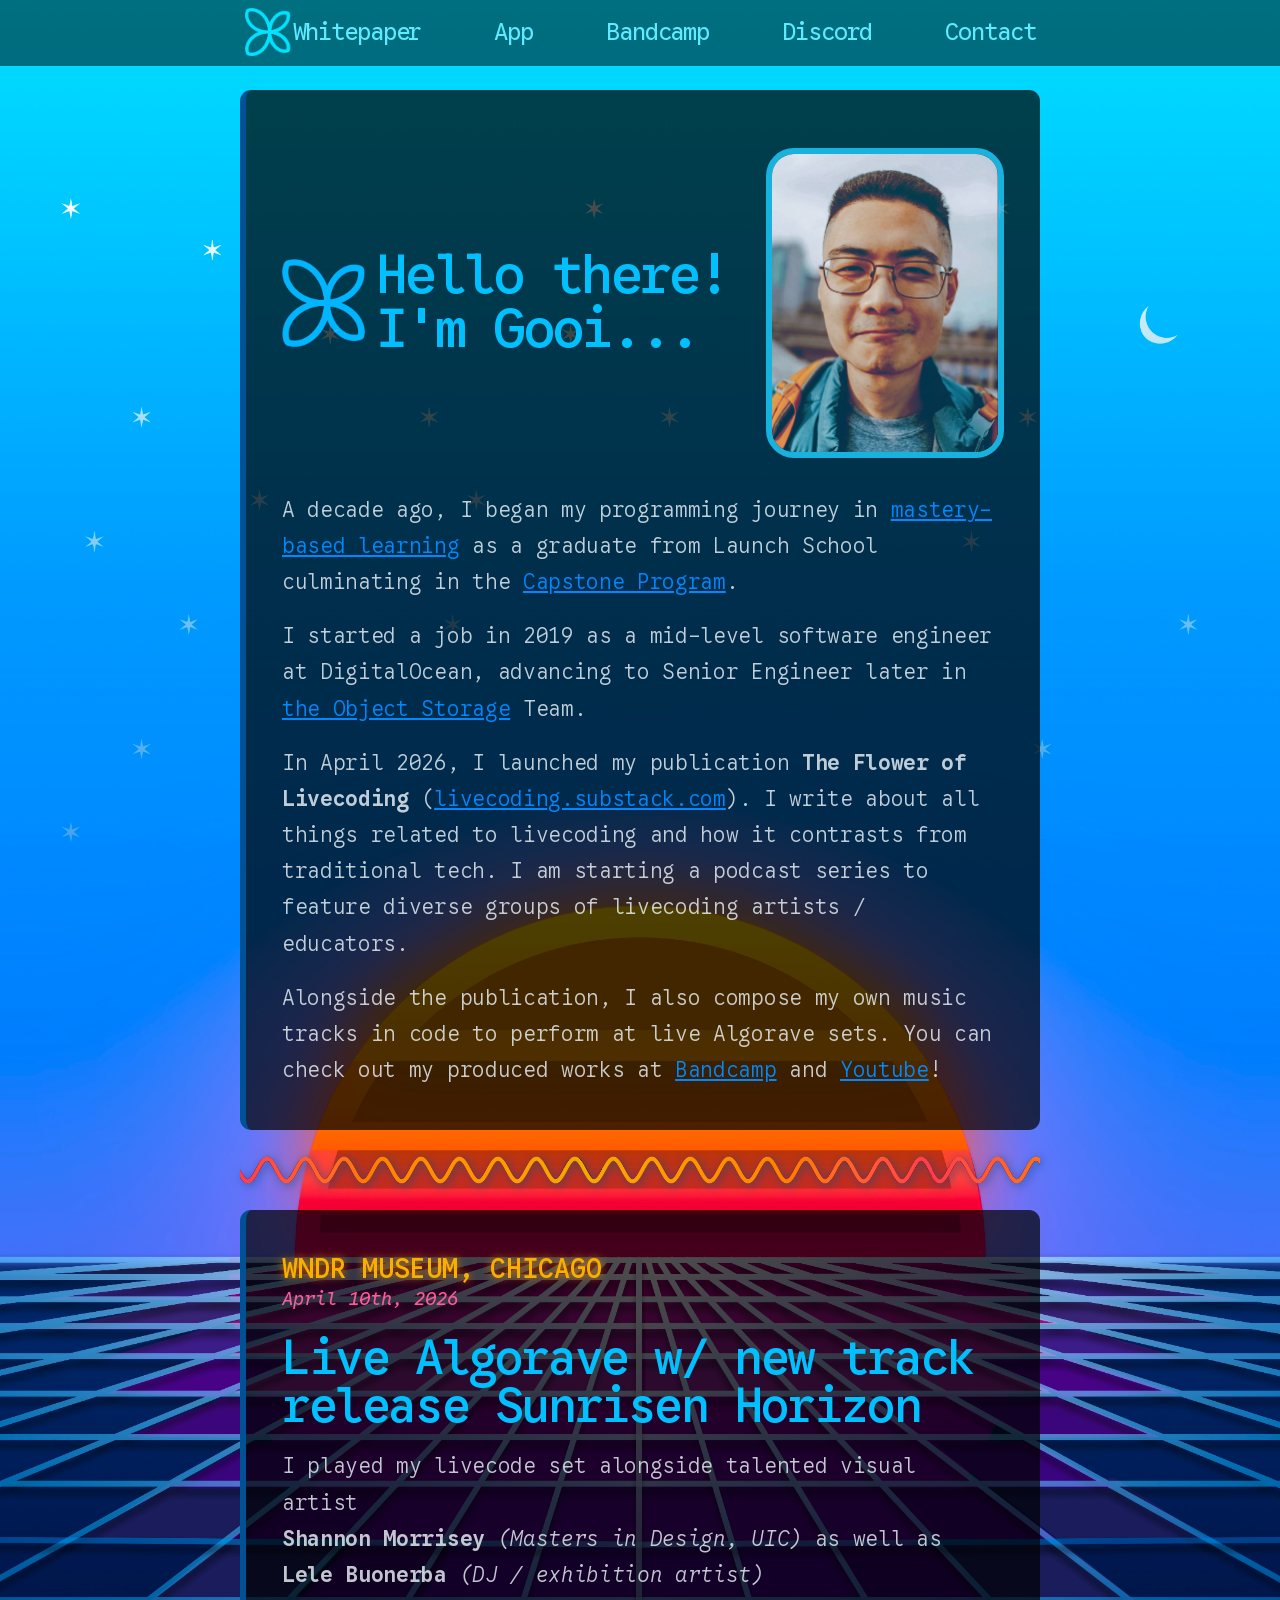
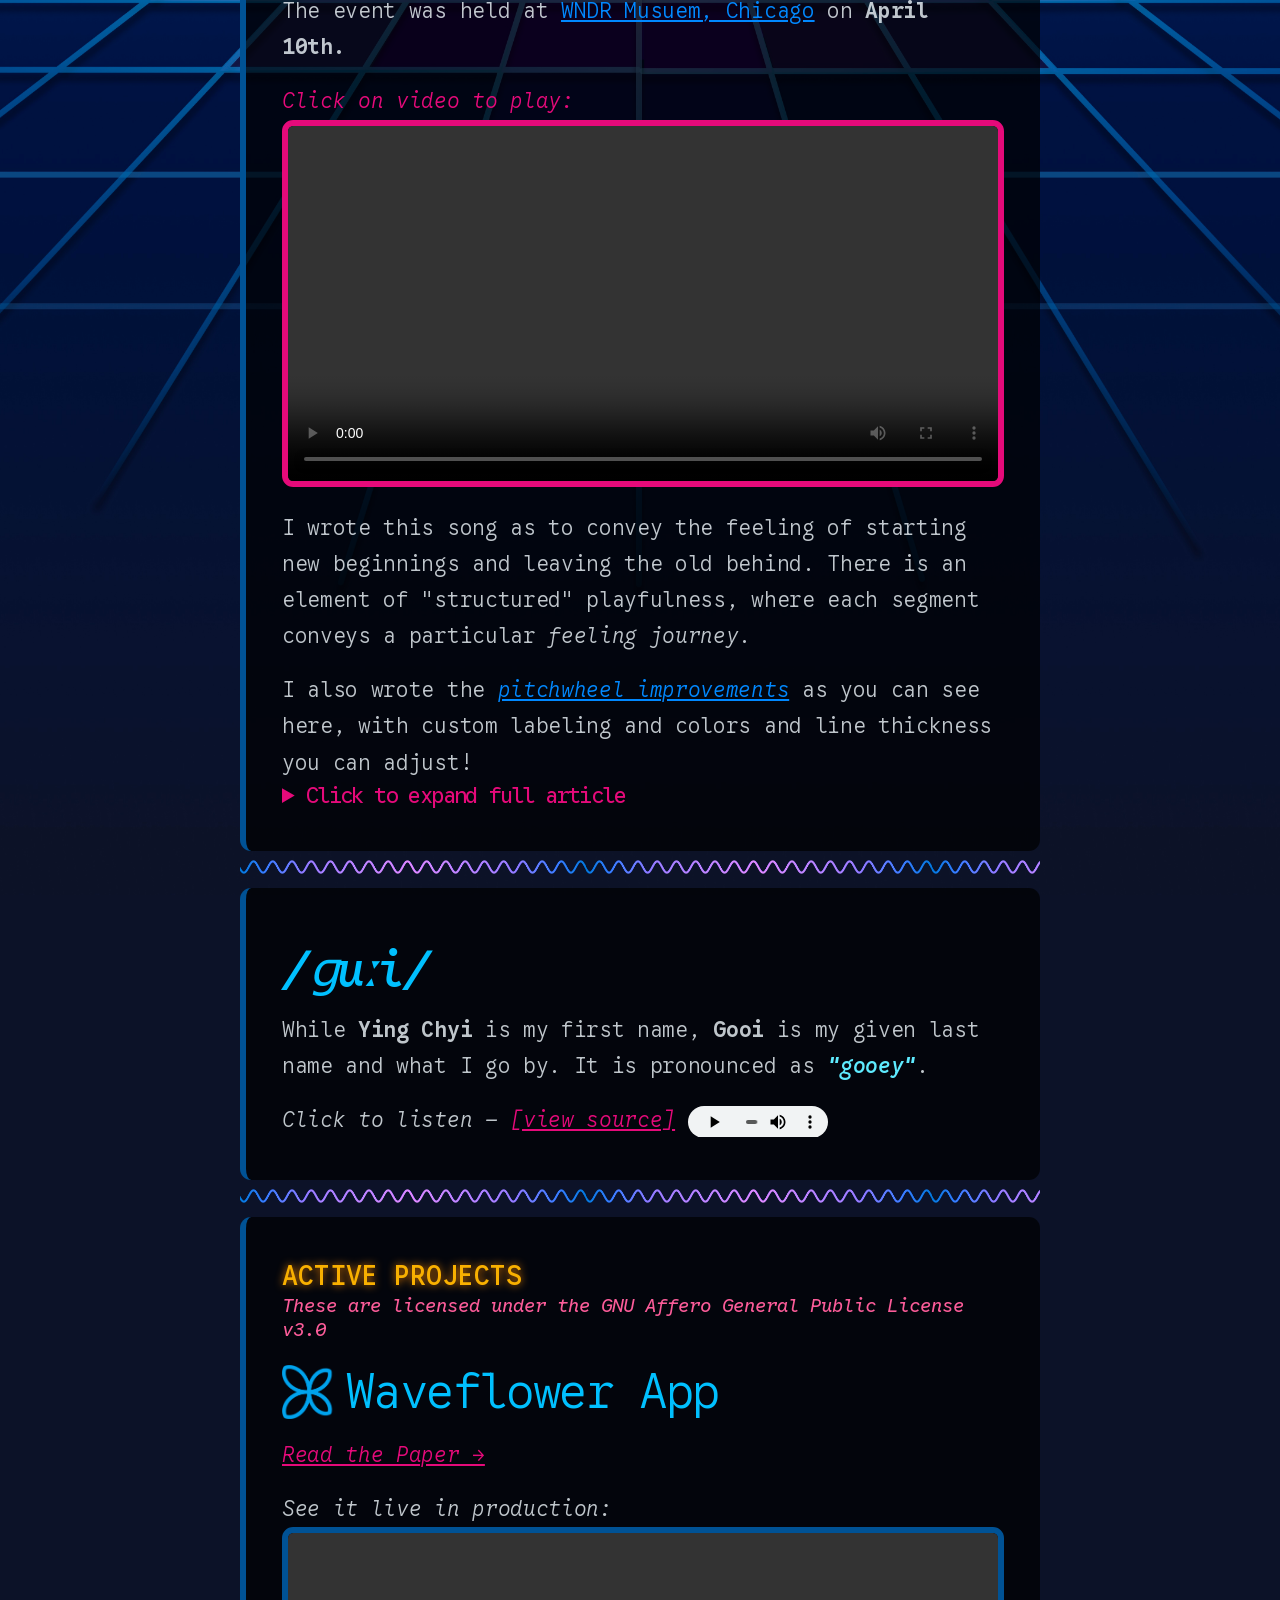
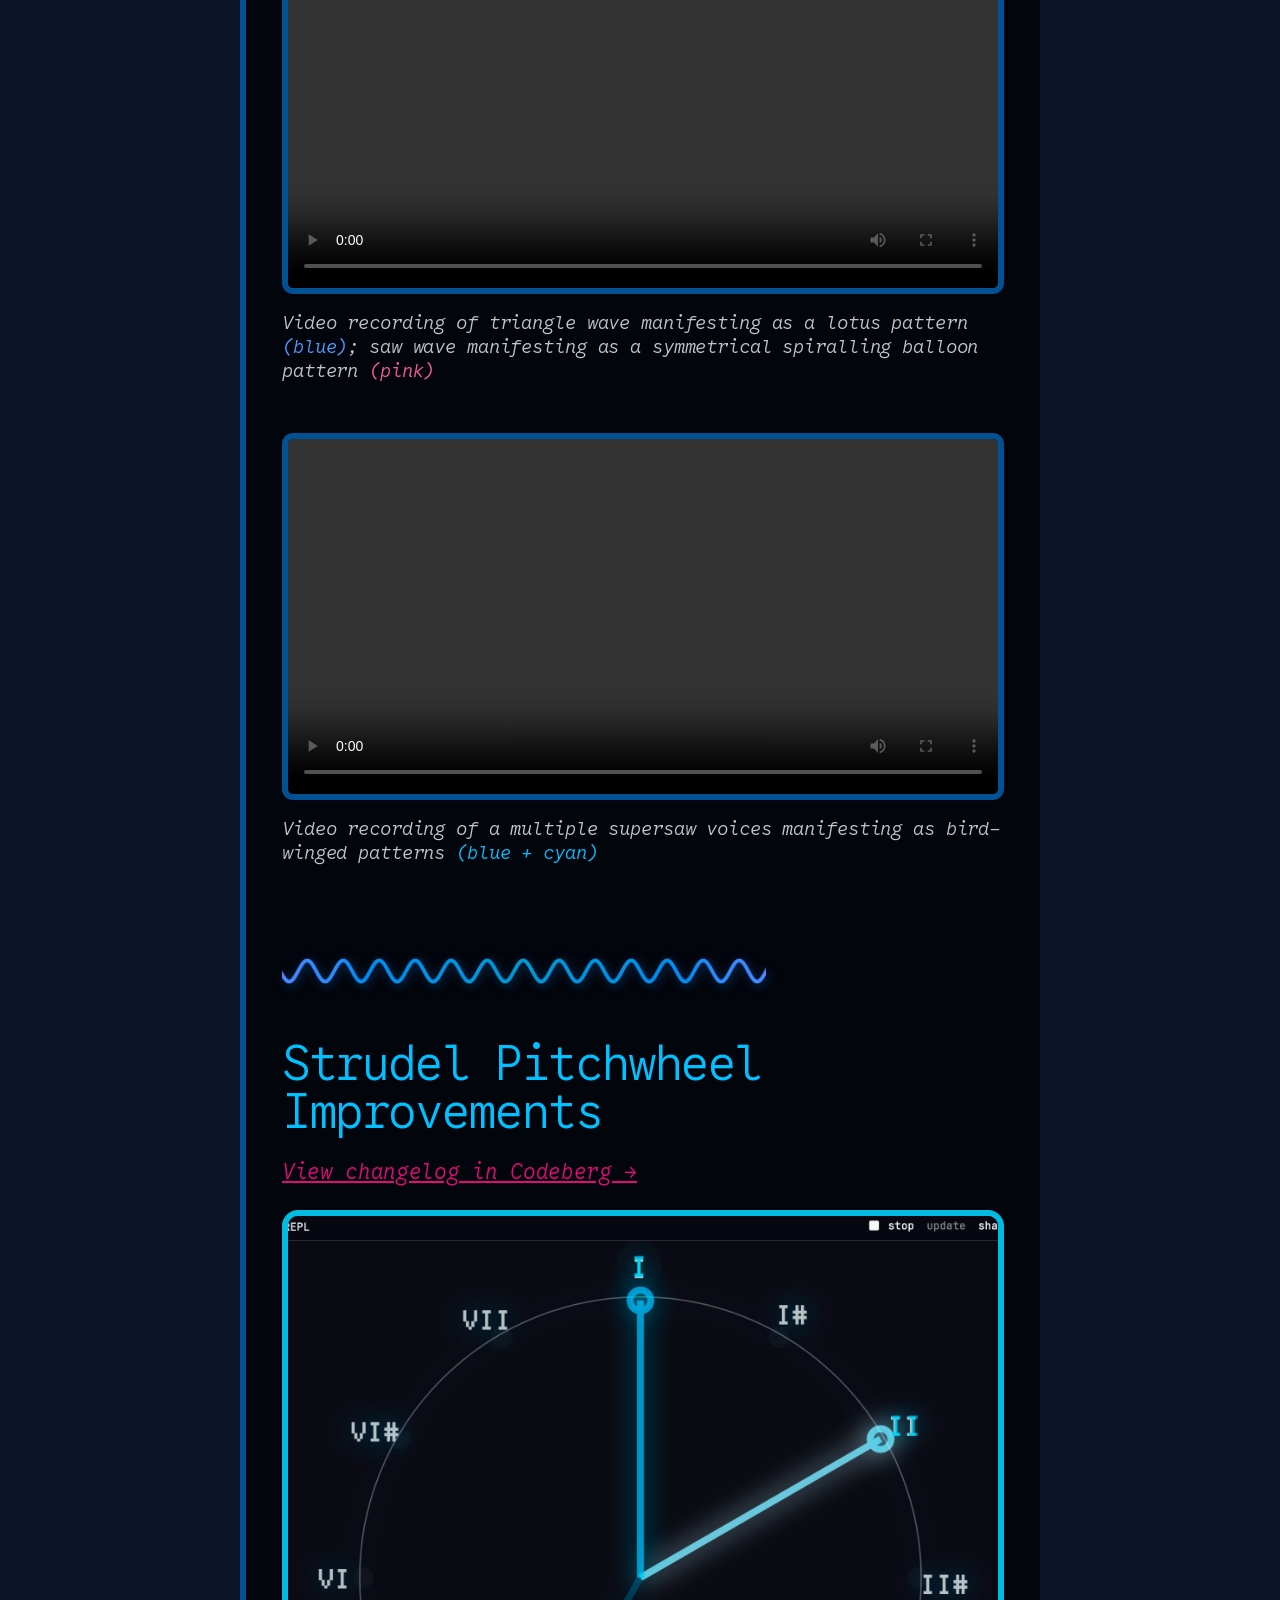
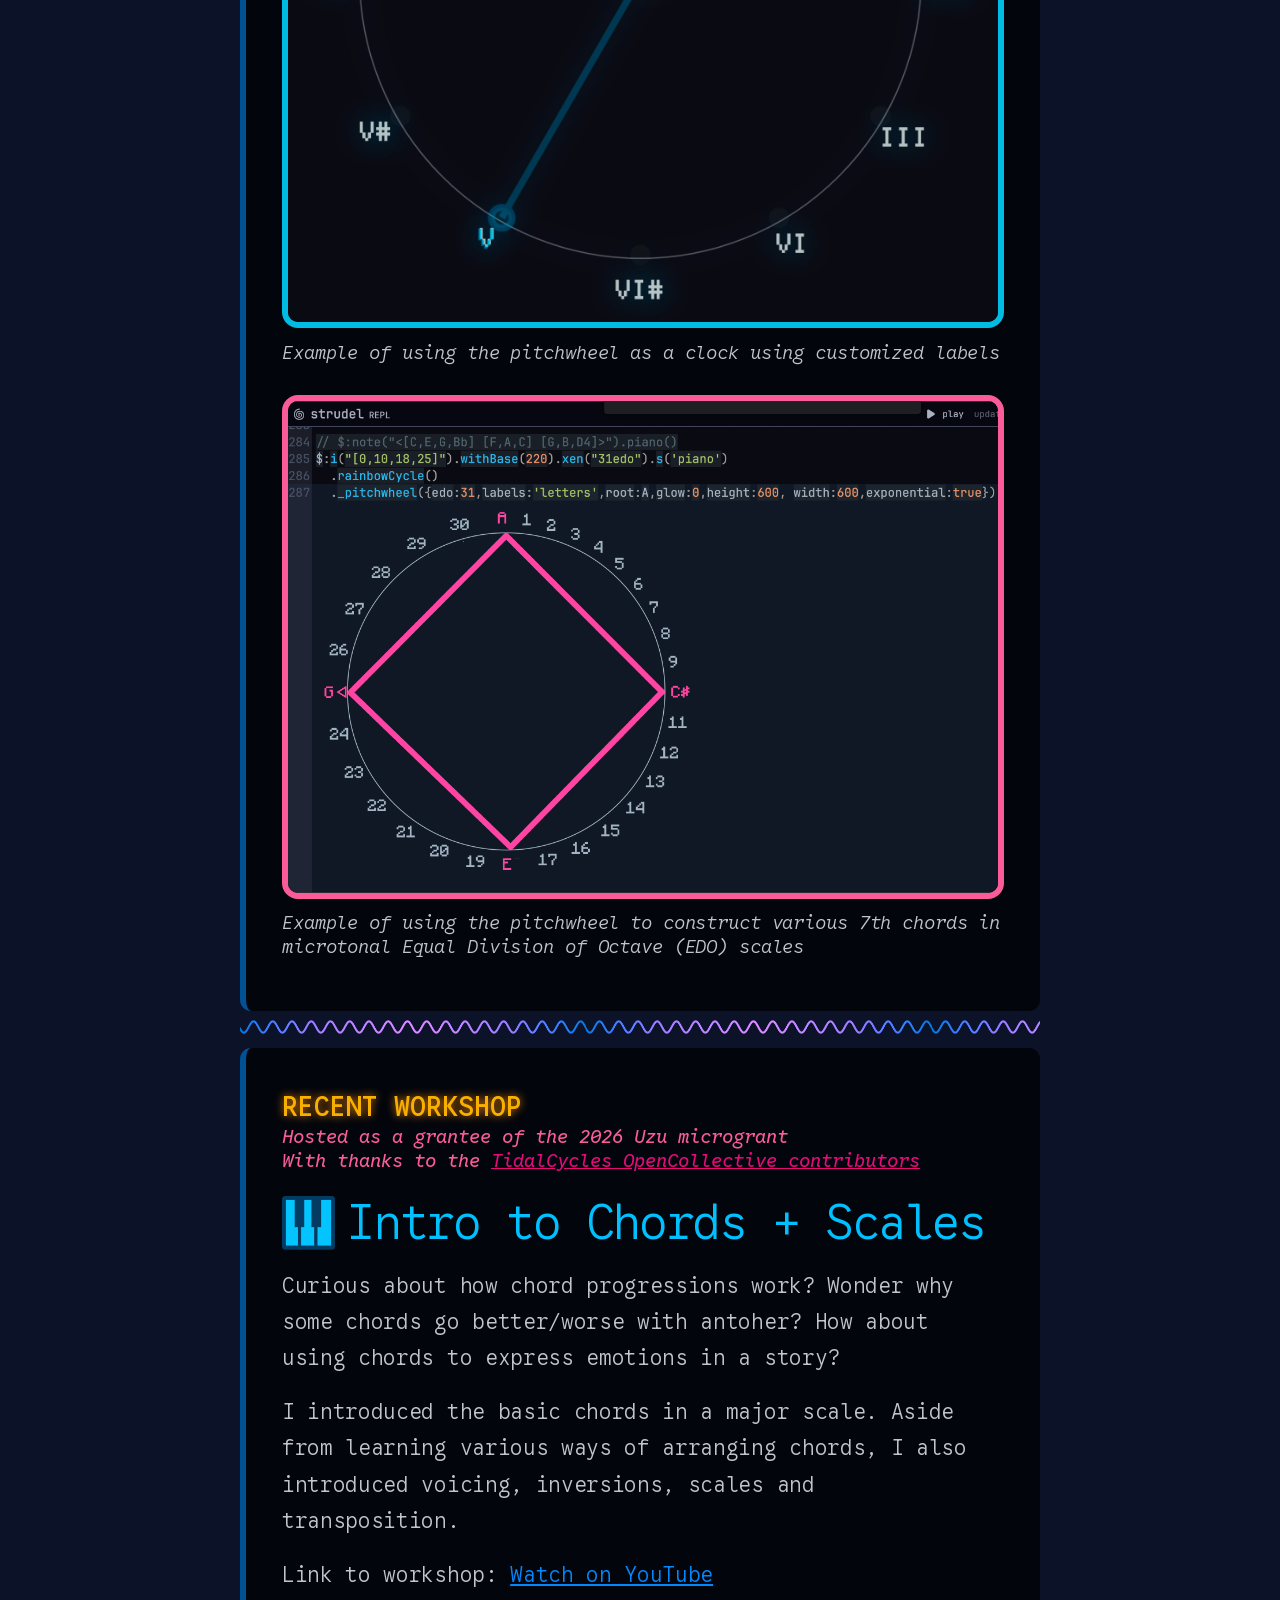
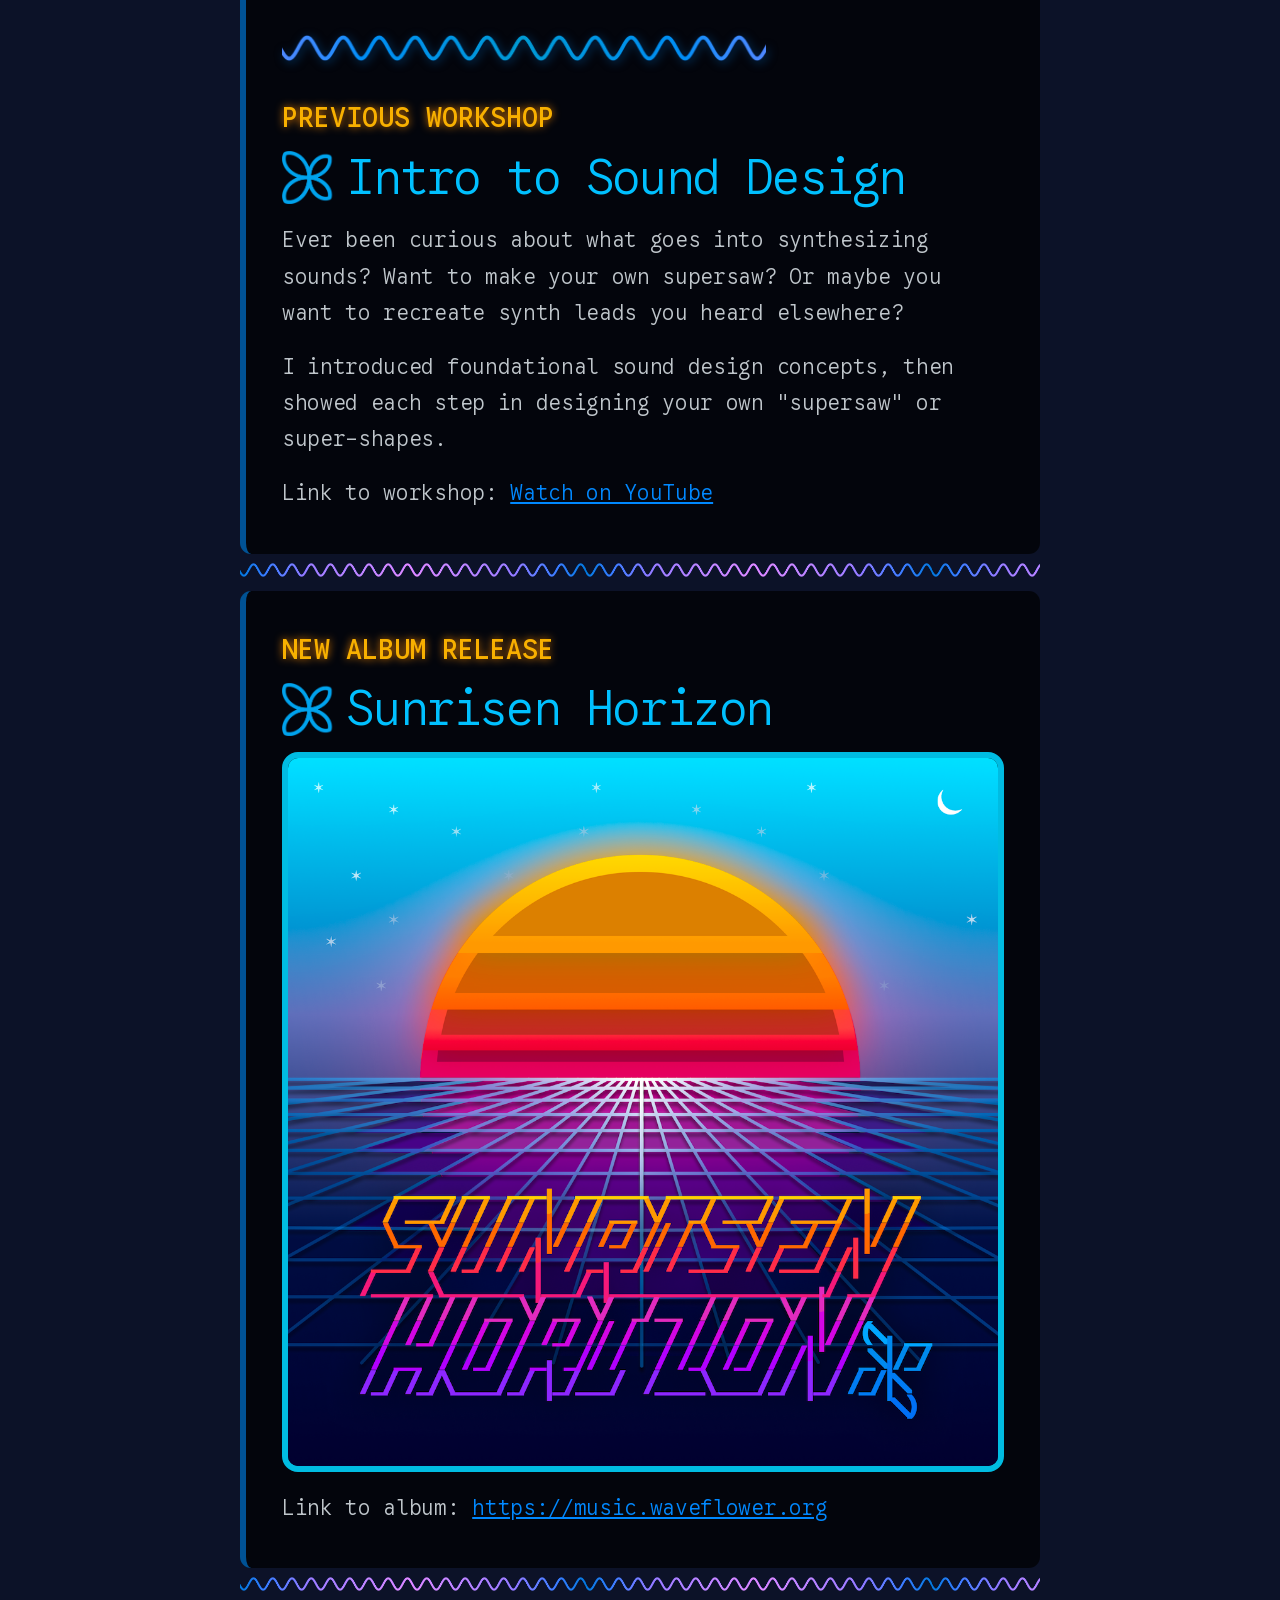
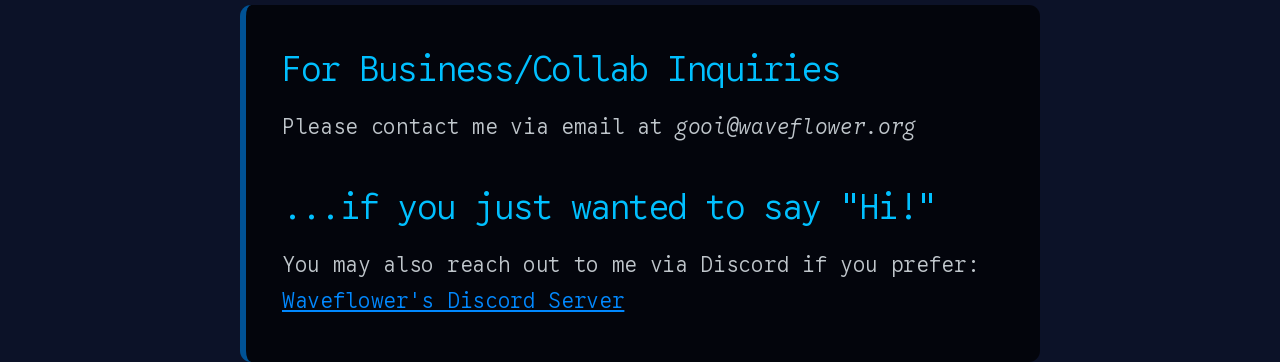
==== index.html @ 4eba90ce "edit formatting in bio" ====
<!doctype html>
<html>
  <head>
    <meta charset="UTF-8" />
    <meta name="viewport" content="width=device-width, initial-scale=1.0" />
    <title>Waveflower &mdash; Ying Chyi Gooi</title>
    <link rel="icon" href="./assets/icons/waveflower_icon_sine_tri.png" type="image/png" />
    <link
      href="https://fonts.googleapis.com/css2?family=Google+Sans+Code:ital,wght@0,100..600;1,100..600&display=swap"
      rel="stylesheet"
    />
    <link rel="stylesheet" href="./style.css" />
  </head>
  <body>
    <nav>
      <ol>
        <li>
          <img class="icons" src="./assets/icons/waveflower_icon_sine_tri.png" />
          <a
            href="https://waveflowerapp.notion.site/Waveflower-A-Radial-flower-Oscilloscope-3299a153df8b80c58e98e8f393566edf"
            >whitepaper</a
          >
        </li>
        <li>
          <a href="https://waveflower.org/app" target="_blank" rel="noopener noreferrer">app</a>
        </li>
        <li><a href="https://waveflower.bandcamp.com" target="_blank" rel="noopener noreferrer">bandcamp</a></li>
        <li><a href="https://discord.gg/daAAGSSP" target="_blank" rel="noopener noreferrer">discord</a></li>
        <li><a title="gooi@waveflower.org" href="#contact">contact</a></li>
      </ol>
    </nav>
    <header>
      <div class="row">
        <h2>
          <img id="waveflower-icon" src="./assets/icons/waveflower_icon_sine_tri.png" />
          Hello there! <br />I'm Gooi...
        </h2>
        <img id="profile" src="./assets/images/profile.jpg" />
      </div>
      <p>
        A decade ago, I began my programming journey in
        <a href="https://launchschool.com/mastery">mastery-based learning</a> as a graduate from Launch School
        culminating in the <a href="https://public.launchschool.com/capstone">Capstone Program</a>.
      </p>
      <p>
        I started a job in 2019 as a mid-level software engineer at
        DigitalOcean, advancing to Senior Engineer later in
        <a href="https://docs.digitalocean.com/products/spaces/">the Object Storage</a> Team.
      </p>
      <p>
        In April 2026, I launched my publication <strong class="no-color">The Flower of Livecoding</strong> (<a href="https://livecoding.substack.com">livecoding.substack.com</a>).
        I write about all things related to livecoding and how it contrasts from traditional tech.
        I am starting a podcast series to feature diverse groups of livecoding artists / educators.
      </p>
      <p>Alongside the publication, I also compose my own music tracks in code to perform at live Algorave sets.
        You can check out my produced works at <a href="https://music.waveflower.org">Bandcamp</a> and <a href="https://www.youtube.com/@waveflowergooi">Youtube</a>!
      </p>
    </header>
    <div class="divider"></div>
    <main>
      <section id="algorave">
        <small class="new">WNDR Museum, Chicago</small>
        <em class="pretitle">April 10th, 2026</em>
        <h3 class="strong">Live Algorave w/ new track release Sunrisen Horizon</h3>
        <p>I played my livecode set alongside talented visual artist <br/>
          <strong class="no-color">Shannon Morrisey</strong><em> (Masters in Design, UIC)</em> as well as <br/> 
          <strong class="no-color">Lele Buonerba</strong> <em>(DJ / exhibition artist)</em> <br/>
          The event was held at <a href="https://www.wndrmuseum.com/location/chicago">WNDR Musuem, Chicago</a> on <strong class="no-color">April 10th.</strong>
        </p>

        <p><em><a>Click on video to play:</a></em></p>
        <video controls width="100%" loading="lazy">
          <source src="./assets/videos/opening_rave_cropped.mp4" type="video/mp4"  />
        </video>        
        <p>
          I wrote this song as to convey the feeling of starting new beginnings and leaving the old behind. There is an element of "structured" playfulness, 
          where each segment conveys a particular <em class="no-color">feeling journey</em>.
        </p>

        <p>I also wrote the <a href="#pitchwheel"><em>pitchwheel improvements</em></a> as you can see here, with custom labeling and colors and line thickness you can adjust!</p>

        <details>
          <summary>Click to expand full article</summary>
          <p>April 10th - audio.visual.code at WNDR museum, Chicago</p>

          <p>It is my first algorithmic rave event as a participant. And I owe many thanks to the organizers <strong class="no-color">Ted (Faculty, UIC), Pedro (Professor, UIC School of Design) & Glossing/Aria (amazing live coding artist/engineer)</strong> for her unwavering support!</p>

          <p>On the technical side, I spent the last 4 months learning <em>Strudel (Tidal in JS)</em>. Then wrote my own pitchwheel() to better see associations between chords and polygons. Then built the Waveflower app in order to see audio signals in the form of spiral / flower geometry.</p>

          <p>The aim for this "presentation" is twofold: one, introduce audience to the possibility of composing rich soundtracks with only code and audio samples; and two, to create an immediate association between music and math through pitch/signal accurate visual patterns.</p>

          <p>I've presented two completed tracks over my entire course of working in Strudel. But there is a lot of work behind the scenes that was not shown here. Although I wish to convey the music theory involved - on how I justified the intonation to stabilize some of the flower patterns, or how I arranged my tracks in a more structured and easy-to-follow manner, there is only so much I can show on a live screen on a 30-minute set.</p>

          <p>But some people noticed: in responding to the chip-tune-like melodies, in the way they move their bodies, in the way they cheered and danced and clapped their hands. Because in that moment I knew, I have done something right.</p>

          <p>There is much to be learned still as I can swear that this will not be my last. I certainly have plans to do live workshops - to not only sharing what I have learned, but also helping people understand that: 
          > "you are an artist and so is everyone! so don't be afraid to show your creativity to the world!"</p>

          <p>Through this experience I understood that there is no technical hurdles we cannot overcome. So really there isn't a limit to creativity you can bring to the table as well.</p>

          <p>Through these live coding communities, I finally understood what it meant when they stood by the principal of "everyone is welcomed" - where no matter your experience, age, ethnicity, gender identification, or how "weird" your art looks or sounds, YOU ARE WELCOMED HERE. And as long as you can show the world something new and interesting that has yet to be shown or previously created, you will be valued - with encouragement especially if you are in one of these marginalized groups.</p>

          <p>And no, we don't do any sort of A.I here - communities generally reject any use of generative A.I. in shows. Just like other art forms, algorithmic art should be fundamentally <em>human</em>.</p>

          <em>There is a saying that "your laptop is an instrument". In other words, a tool of choice to make music. But we do not idolize any specific kind of software here - so whether you create with Strudel/JS/Tidal/touch designer/ bash programming it does not ultimately matter. As long as you show your original work and do so with dignity.</em>
        </details>
      </section>
      <div class="divider"></div>
      <section>
        <h3>
          <em>/ɡuːi/</em>
        </h3>
        <p>
          While <strong class="default-color">Ying Chyi</strong> is my first name,
          <strong class="default-color">Gooi</strong> is my given last name and what I go by. It is pronounced as
          <em class="highlight">"gooey"</em>.
        </p>
        <p>
          <em class="no-pad"
            >Click to listen &mdash;
            <a
              href="https://en.wiktionary.org/wiki/File:LL-Q1860_(eng)-Naomi_Persephone_Amethyst_(NaomiAmethyst)-gooey.wav"
              aria-label="wiktionary-link-to-gooey"
              >[view source]</a
            ></em
          >
          <audio controls src="./assets/gooey.wav"></audio>
        </p>
      </section>
      <div class="divider"></div>
      <section>
        <small class="new">ACTIVE PROJECTS</small>
        <em class="pretitle">These are licensed under the GNU Affero General Public License v3.0</em>
        <h3>
          <img id="waveflower-icon" src="./assets/icons/waveflower_icon_sine_tri.png" />
          Waveflower App
        </h3>
        <p>
          <em
            ><a
              href="https://waveflowerapp.notion.site/Waveflower-A-Radial-flower-Oscilloscope-3299a153df8b80c58e98e8f393566edf?pvs=74"
              >Read the Paper →</a
            ></em
          >
        </p>

        <p><em>See it live in production:</em></p>
        <video class="cyan" controls width="100%" loading="lazy">
          <source src="./assets/videos/waveflower_rave.mp4" type="video/mp4"  />
        </video>
        <small class="captions">Video recording of triangle wave manifesting as a lotus pattern 
          <em class="blue">(blue)</em>; 
          saw wave manifesting as a symmetrical spiralling balloon pattern <em class="pink">(pink)</em>
        </small>
        <br />
        <br />
        <video class="cyan" controls width="100%" loading="lazy">
          <source src="./assets/videos/waveflower_rave2.mp4" type="video/mp4"  />
        </video>
        <small class="captions">Video recording of a multiple supersaw voices manifesting as bird-winged patterns 
          <em class="cyan">(blue + cyan)</em>
        </small>        
        <br />
        <br />
        <br />
        <br />
        <div class="divider"></div>
        <br />
        <h3 id="pitchwheel">Strudel Pitchwheel Improvements</h3>
        <p>
          <em>
            <a href="https://codeberg.org/uzu/strudel/pulls/1969">View changelog in Codeberg →</a>
          </em>
        </p>
        <br />
        <a class="image" href="https://codeberg.org/uzu/strudel/pulls/1969">
          <img src="./assets/images/pitchwheel_clock.png" />
        </a>
        <small class="captions"> Example of using the pitchwheel as a clock using customized labels </small>
        <br />

        <a class="image pink-border" href="https://codeberg.org/uzu/strudel/pulls/1969">
          <img class="pink-border" src="./assets/images/pitchwheel_perfect_7th.png" />
        </a>
        <small class="captions">
          Example of using the pitchwheel to construct various 7th chords in microtonal Equal Division of Octave (EDO)
          scales
        </small>
      </section>
      <div class="divider"></div>
      <section>
        <small class="new">RECENT WORKSHOP</small>
        <em class="pretitle"
          >Hosted as a grantee of the 2026 Uzu microgrant<br />
          With thanks to the
          <a href="https://opencollective.com/tidalcycles">TidalCycles OpenCollective contributors</a>
        </em>
        <h3>
          <img class="icons" src="./assets/icons/cdepiano.png" />
          Intro to Chords + Scales
        </h3>

        <p>
          Curious about how chord progressions work? Wonder why some chords go better/worse with antoher? How about
          using chords to express emotions in a story?
        </p>
        <p>
          I introduced the basic chords in a major scale. Aside from learning various ways of arranging chords, I also
          introduced voicing, inversions, scales and transposition.
        </p>
        <p>
          Link to workshop:
          <a href="https://www.youtube.com/watch?v=IQ7lj3mRD4w">Watch on YouTube</a>
        </p>
        <br />
        <br />
        <div class="divider"></div>
        <br />
        <small class="new">Previous Workshop</small>
        <h3><img id="waveflower-icon" src="./assets/icons/waveflower_icon_sine_tri.png" /> Intro to Sound Design</h3>
        <p>
          Ever been curious about what goes into synthesizing sounds? Want to make your own supersaw? Or maybe you want
          to recreate synth leads you heard elsewhere?
        </p>
        <p>
          I introduced foundational sound design concepts, then showed each step in designing your own "supersaw" or
          super-shapes.
        </p>
        <p>
          Link to workshop:
          <a href="https://www.youtube.com/watch?v=ftiY_vRUNvA">Watch on YouTube</a>
        </p>
      </section>
      <div class="divider"></div>
      <section>
        <small class="new">New Album Release</small>
        <h3>
          <img id="waveflower-icon" src="./assets/icons/waveflower_icon_sine_tri.png" />
          Sunrisen Horizon
        </h3>
        <a class="image" href="https://music.waveflower.org">
          <img
            alt="sunrisen horizon album art featuring sunrise over the horizon lined with a grid-like structure"
            src="./assets/images/sunrisen_horizon_album_art.png"
          />
        </a>
        <p>Link to album: <a href="https://music.waveflower.org">https://music.waveflower.org</a></p>
      </section>
      <div class="divider"></div>
      <section id="contact">
        <h4>For Business/Collab Inquiries</h4>
        <p>Please contact me via email at <em>gooi@waveflower.org</em></p>

        <br />
        <br />
        <h4>...if you just wanted to say "Hi!"</h4>
        <p>You may also reach out to me via Discord if you prefer:
          <a href='https://discord.gg/s8daHfgJf9'>Waveflower's Discord Server</a>
        </p>
      </section>
    </main>
  </body>
</html>
---- style.css ----
@font-face {
  font-family: 'monocraft';
  src: url('./assets/Monocraft-ttf/Monocraft.ttf') format('truetype');
}

@font-face {
  font-family: 'monocraft';
  src: url('./assets/Monocraft-ttf/weights/Monocraft-SemiBold.ttf') format('truetype');
  font-weight: 600;
}

* {
  margin: 0;
  padding: 0;
  box-sizing: border-box;
}

:root {
  --text-color: oklch(0.97 0.01 240/0.8);
  --trans-text: oklch(0.97 0.01 240/0.3);
  --subtitle: oklch(0.77 0.07 240/0.8);
  --trans-subtitle: oklch(0.77 0.07 240/0.4);
  --muted-accent: oklch(0.42 0.15 240);
  --trans-muted-accent: oklch(0.4 0.15 240/0.7);
  --accent: oklch(0.77 0.19 240);
  --highlight-accent: oklch(0.9 0.17 240);
  --strong: oklch(0.63 0.23 250);
  --links: oklch(0.63 0.23 250);
  --new: oklch(0.8 0.2 85);
  --new-shadow: oklch(0.7 0.2 70);
  --background: oklch(0.19 0.046 270);
  --pink: oklch(0.7 0.2 0);
  --hot-pink: oklch(0.6 0.24 0);
  --hover-pink: oklch(0.8 0.2 0);
  --blue: oklch(0.7 0.2 260);
}

.default-color {
  color: var(--text-color);
}

.gap {
  height: 0px;
}

.highlight {
  color: var(--highlight-accent);
  font-weight: 500;
}

body {
  background-image: url('./assets/images/sunrisen_portrait_day.jpg');
  background-repeat: repeat-x;
  background-size: contain;
  background-color: var(--background);
  color: var(--text-color);
  display: flex;
  flex-direction: column;
  justify-content: flex-start;
  align-items: center;
  font-family: 'Google Sans Code', monospace;
  letter-spacing: -0.1rem;
  row-gap: 24px;
}

header,
section {
  border-left: 0.4rem solid var(--muted-accent);
  border-radius: 0.7rem;
  background: oklch(0 0 0 / 0.7);
  width: 800px;
  max-width: 900px;
  padding: 42px 36px;

  @media (max-width: 720px) {
    padding: 28px 18px;
    width: 100%;
  }

  @media (max-width: 570px) {
    padding: 28px 18px;
    min-width: 100%;
    max-width: 100%;
  }
}

.divider {
  background-image: url('./assets/images/sine_deco.png');
  background-repeat: repeat-x;
  width: 75%;
  max-width: 800px;
  background-size: contain;
  height: 2rem;
  border-radius: 0;
  filter: drop-shadow(2px 2px 5px var(--trans-muted-accent));
}

section>.divider {
  background-image: url('./assets/images/sine_deco_cyan.png');
  background-repeat: no-repeat;
  width: 67%;
  margin-bottom: 1rem;
}

section+.divider {
  width: 100%;
  max-width: 800px;
  margin: 0.5rem 0;
  height: 1rem;
  display: inline-block;
  text-align: center;
  border: none;
  filter: hue-rotate(220deg);
}

h2,
h3,
h4 {
  font-weight: 300;
  font-family: 'Google Sans Code', monospace;
  letter-spacing: -0.05em;
  font-size: 3rem;
  color: var(--accent);
  display: flex;
  flex-direction: row;
  align-items: center;

  @media (max-width: 720px) {
    font-size: 2.5rem;
  }
}

h2 {
  font-size: 3.33rem;
  line-height: 3.33rem;
  font-weight: 500;

  @media (max-width: 720px) {
    flex-direction: column;
  }

  @media (max-width: 570px) {
    font-size: 3.5rem;
    flex-direction: column;
  }
}

h3 {
  margin: 1rem 0;
  line-height: 3rem;

  &.strong {
    font-weight: 500;
  }
}

h4 {
  padding: 0;
  font-size: 2.2rem;
  font-weight: 300;
  display: block;

  @media (max-width: 720px) {
    font-size: 2em;
  }
}

h5 {
  margin-top: 2rem;
  font-size: 2.4rem;
  font-weight: 400;
  color: var(--subtitle);
}

h4>em,
h3>em {
  padding: 0;
  font-weight: 500;
}

h4+span,
h3+span {
  display: block;
  margin-top: 1.5rem;
  margin-bottom: 1.25rem;
  letter-spacing: -0.5px;
  line-height: 2.2rem;
  color: var(--subtitle);
  font-size: 1.2rem;
  font-weight: 300;

  &>em {
    color: var(--text-color);
    font-weight: 400;
  }
}

article {
  margin-top: 1rem;
  display: flex;
}

article h5 {
  padding-right: 2rem;
  margin: 0;
}

article p {
  margin: 0;
  margin-bottom: 1rem;
  flex-basis: 50%;
  font-weight: 300;
}

article p:only-of-type {
  flex-basis: 100%;
}

article+div.divider,
article div.divider {
  border-color: var(--trans-subtitle);
  height: 2rem;
  width: 0;
  align-self: center;
  margin: 0.5rem 2.5rem;
}

article div.divider {
  height: calc(100% - 3rem);
}

article:last-of-type div.divider {
  border: none;
}

.divider+h5 {
  margin-top: 0;
}

img#profile {
  display: block;
  mix-blend-mode: lighten;
  width: 33%;
  min-width: 200px;
  filter: hue-rotate(-2deg) saturate(84%) brightness(95%);
  border: 6px solid var(--accent);
  border-radius: 1.75rem;

  @media (max-width: 570px) {
    max-height: 550px;
    width: 100%;
    object-fit: cover;
  }
}

h2>img#waveflower-icon,
.icons {
  width: 5.5rem;
  height: 5.5rem;
  display: inline-block;
  margin-right: 6px;
  mix-blend-mode: lighten;
  filter: brightness(112%);

  @media (max-width: 720px) {
    height: 140px;
    width: 140px;
  }

  @media (max-width: 570px) {
    padding: 1rem;
    height: 170px;
    width: 170px;
  }
}

h3>img#waveflower-icon,
.icons {
  font-style: normal;
  font-size: 4rem;
  width: 3.33rem;
  height: 3.33rem;
  margin-right: 0.7rem;
}

.icons {
  filter: brightness(100%);

  @media (max-width: 570px) {
    padding: 0rem;
  }
}

.new {
  font-size: 1.67rem;
  font-weight: 500;
  filter: drop-shadow(0 0 4px var(--new-shadow));
  color: var(--new);
}

.image>img,
section>img {
  display: block;
  width: 100%;
  border: 6px solid oklch(0.7 0.2 210);
  border-radius: 1rem;
}

@keyframes lightup {
  from {
    filter: brightness(100%);
  }

  to {
    filter: brightness(120%);
  }
}

a.image {
  display: flex;

  &:hover {
    animation-name: lightup;
    animation-duration: 0.2s;
    animation-timing-function: ease-in-out;
    animation-fill-mode: forwards;
  }
}

small {
  font-size: 1.5rem;
  letter-spacing: 0px;
  font-weight: 100;
  text-transform: uppercase;
  display: block;
}

small.captions {
  font-style: italic;
  text-transform: none;
  letter-spacing: -0.07rem;
  font-size: 1.2rem;
  padding: 0.7rem 0;
}

p {
  margin-top: 18px;
  font-weight: 200;
  font-size: 1.33rem;
  letter-spacing: -0.02rem;
  line-height: 1.7em;
}

section.bullets p::first-letter {
  font-family: monocraft, 'Google Sans Code', monospace;
  font-weight: 600;
  color: var(--trans-text);
}

p.highlight {
  color: var(--strong);
  font-weight: 300;

  &>em {
    color: var(--accent);
    font-weight: 500;
  }
}

section>a.pink-border,
a>img.pink-border {
  border-color: var(--pink);
}

section.bullets p {
  line-height: 2rem;

  &>strong {
    color: inherit;
  }
}

pre {
  font-family: inherit;
}

strong {
  font-weight: 600;
  color: var(--strong);

  &.no-color {
    color: inherit;
  }
}

header>.row {
  padding: 1rem 0;
}

a {
  color: var(--links);
}

a:hover,
summary:hover {
  color: var(--accent);
}

em {
  padding: 0px;
}

em>a,
summary {
  cursor: pointer;
  color: var(--hot-pink);
}

audio {
  width: 140px;
  height: 1.5em;
  vertical-align: middle;
}

.row {
  display: flex;
  flex-direction: row;
  justify-content: space-between;

  @media (max-width: 570px) {
    flex-direction: column;
    row-gap: 30px;
  }
}

.pretitle {
  display: block;
  font-size: 1.2rem;
  letter-spacing: -1px;
  font-weight: 400;
  color: var(--pink);
  margin-bottom: 1.5rem;
  overflow: visible;
}

.pretitle>a {
  color: var(--hot-pink);

  &:hover {
    color: var(--hover-pink);
  }
}

.pink {
  color: var(--pink);
}

.blue {
  color: var(--blue);
}

.cyan {
  color: var(--accent);
}

nav {
  padding: 0.6rem 3rem;
  padding-top: 0.5rem;
  display: flex;
  justify-content: space-around;
  align-items: center;
  width: 100%;
  background: oklch(0 0 0 / 0.5);

  @media (max-width: 570px) {
    padding: 0.6rem 1rem;
  }

  @media (max-width: 720px) {
    padding: 0.6rem 0;
    justify-content: space-between;
  }
}

nav ol {
  text-transform: capitalize;
  width: 100%;
  max-width: 800px;
  font-size: 1.5rem;
  font-weight: 400;
  display: flex;
  flex-direction: row;
  justify-content: space-around;
  letter-spacing: -0.07rem;
  gap: 4rem;

  &>li {
    display: flex;
    align-items: center;
    list-style: none;
  }

  @media (max-width: 800px) {
    justify-content: space-between;
    gap: 1rem;
  }

  @media (max-width: 570px) {
    font-size: 1.7rem;
  }
}

nav a {
  color: var(--highlight-accent);
  text-decoration: none;

  &:hover {
    color: var(--hot-pink);
    text-decoration: underline;
  }
}

nav .icons {
  margin-right: 0;
  height: 3rem;
  width: 3rem;
  filter: brightness(140%);

  &:hover {
    filter: hue-rotate(120deg);
  }

  @media (max-width: 720px) {
    padding: 0.4rem;
  }
}

video {
  border: 6px solid var(--hot-pink);
  border-radius: .7rem;

  &.cyan {
    border: 6px solid var(--muted-accent);
  }
}

video:hover,
source:hover {
  filter: brightness(130%) saturate(1.2);
  cursor: pointer;
}

summary {
  font-size: 1.4rem;
}
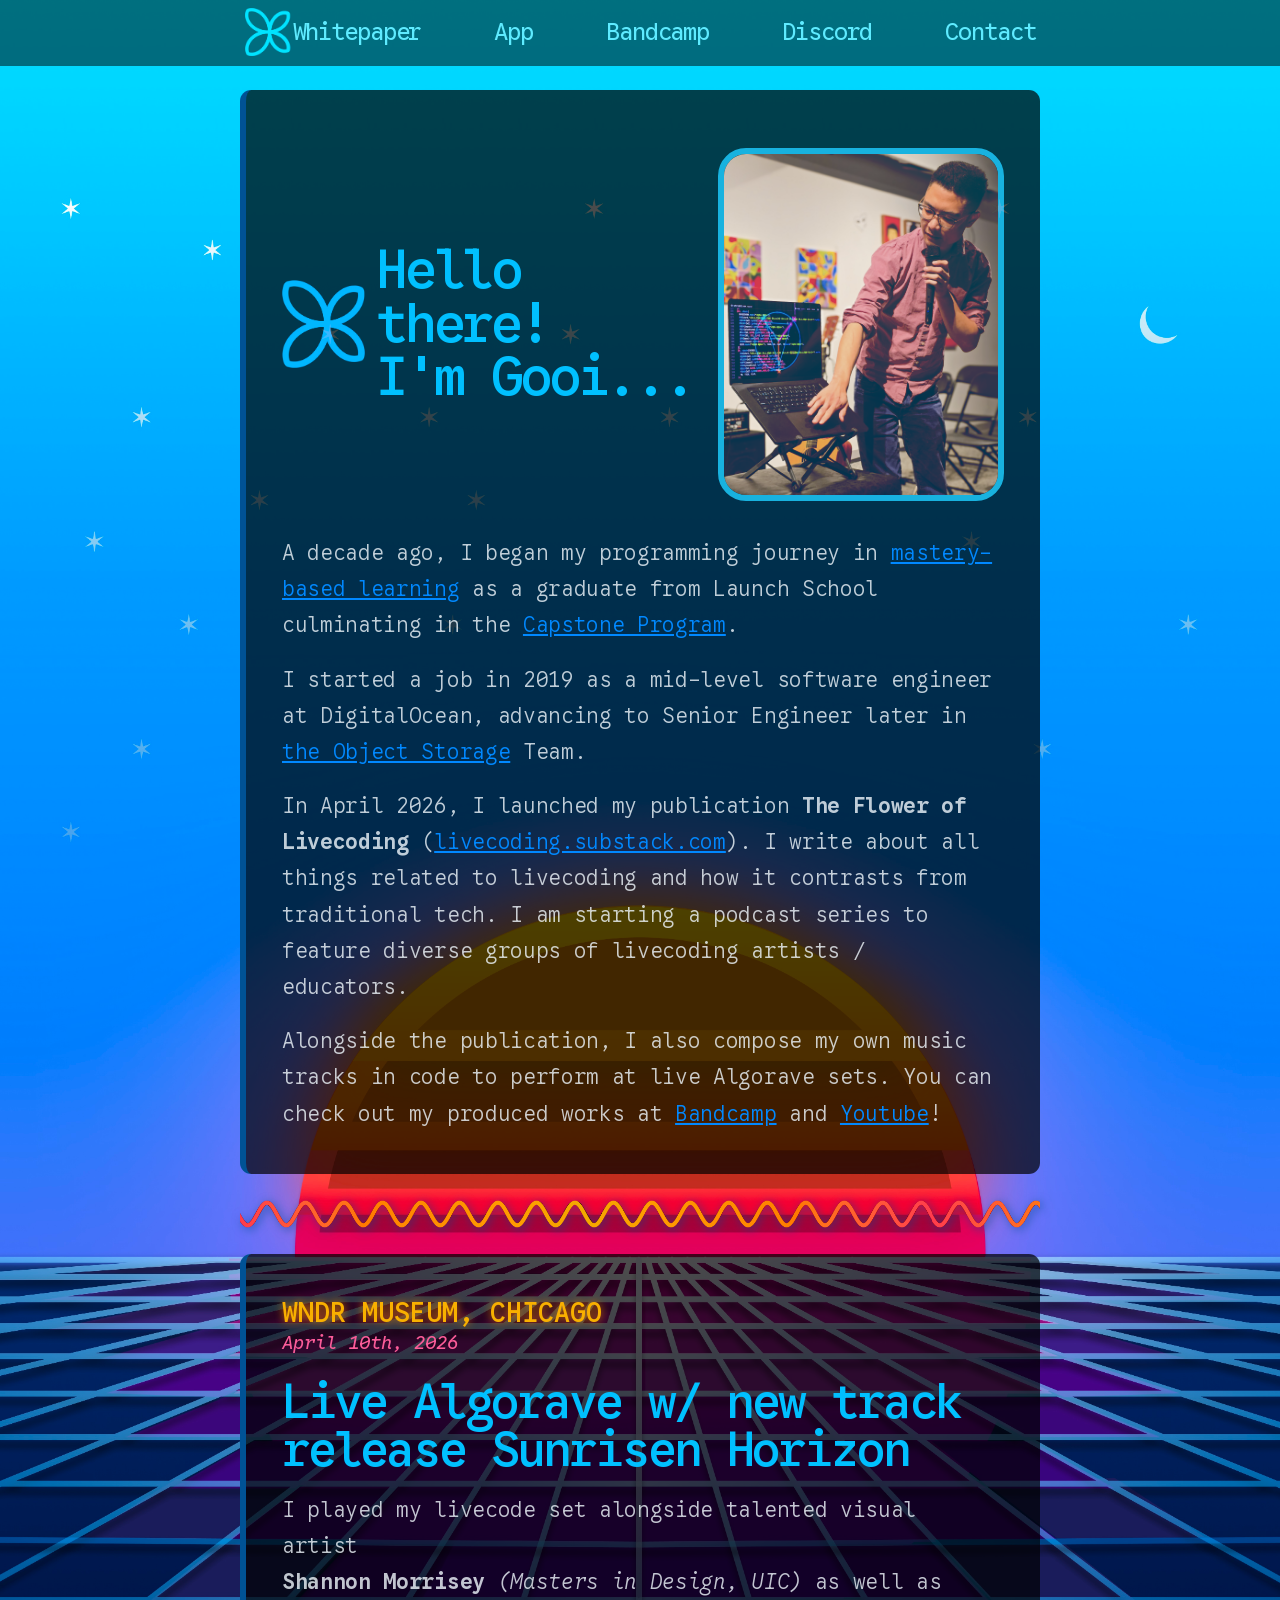
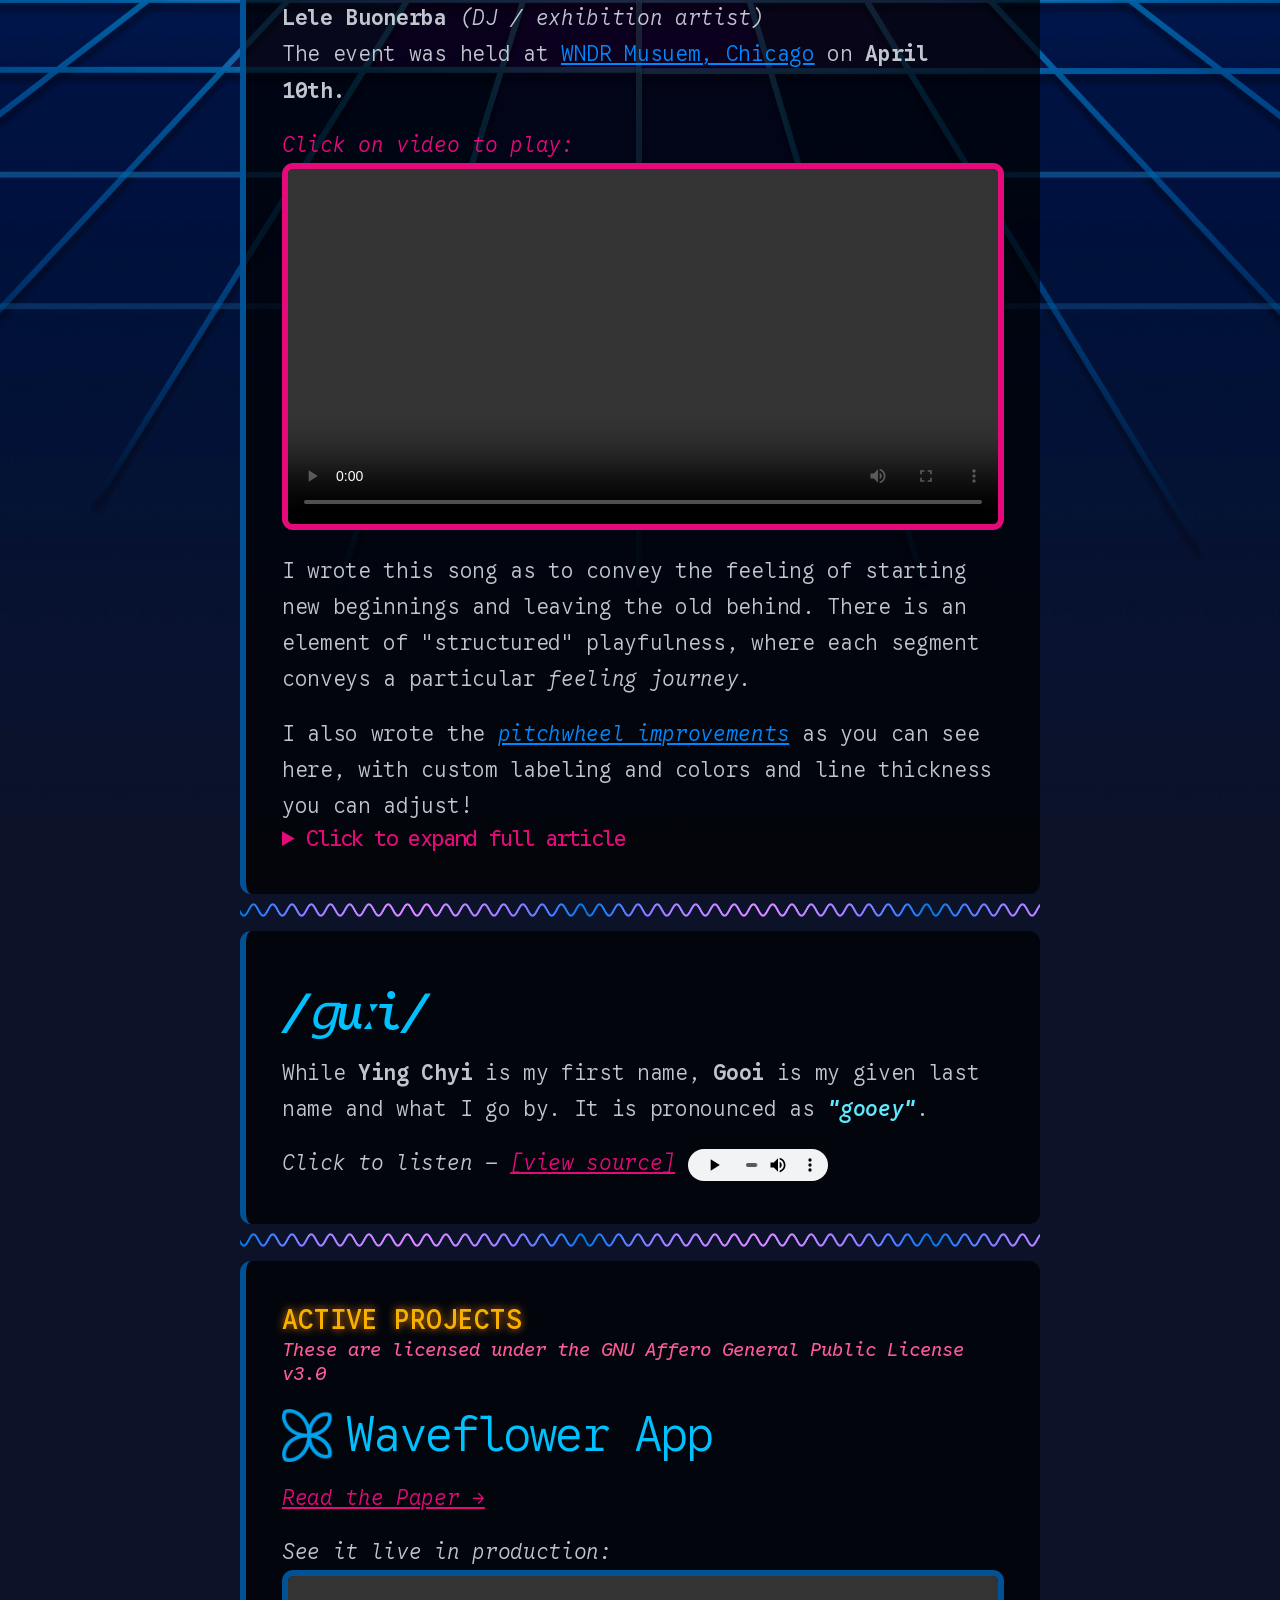
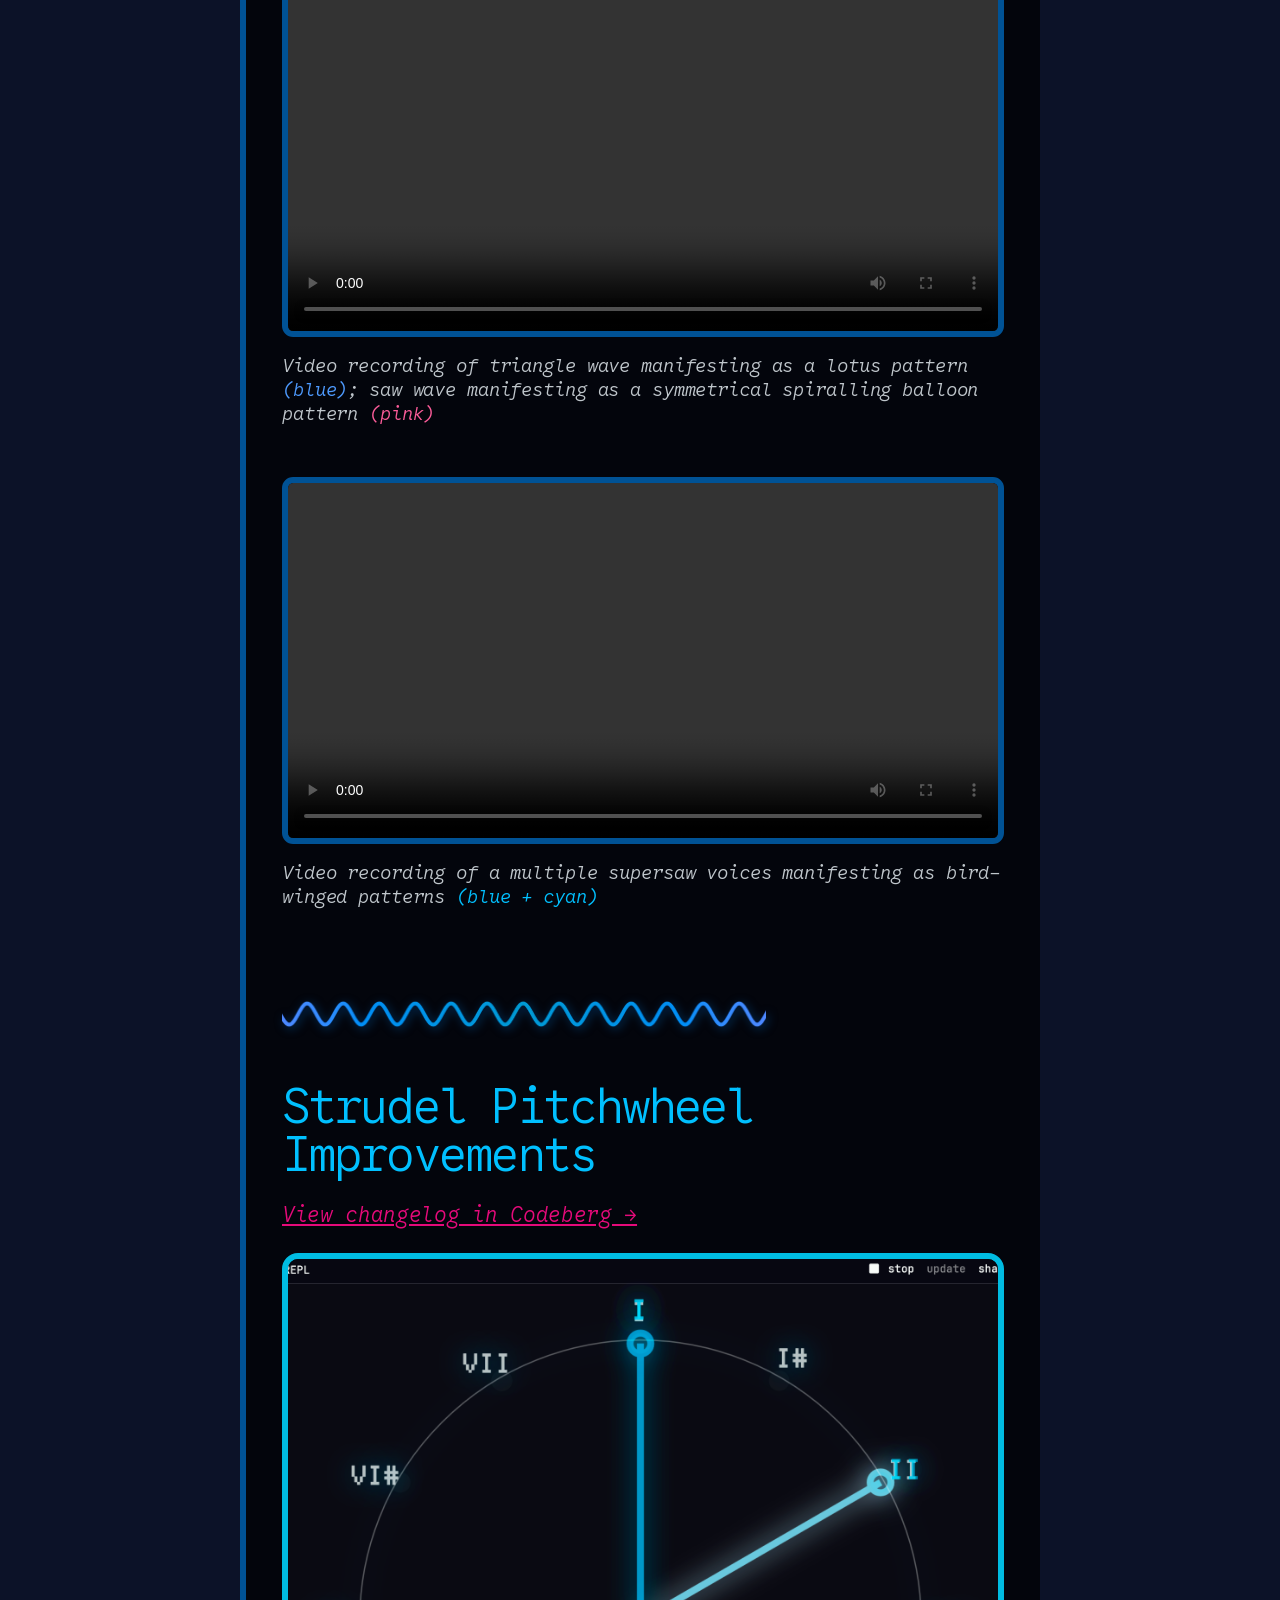
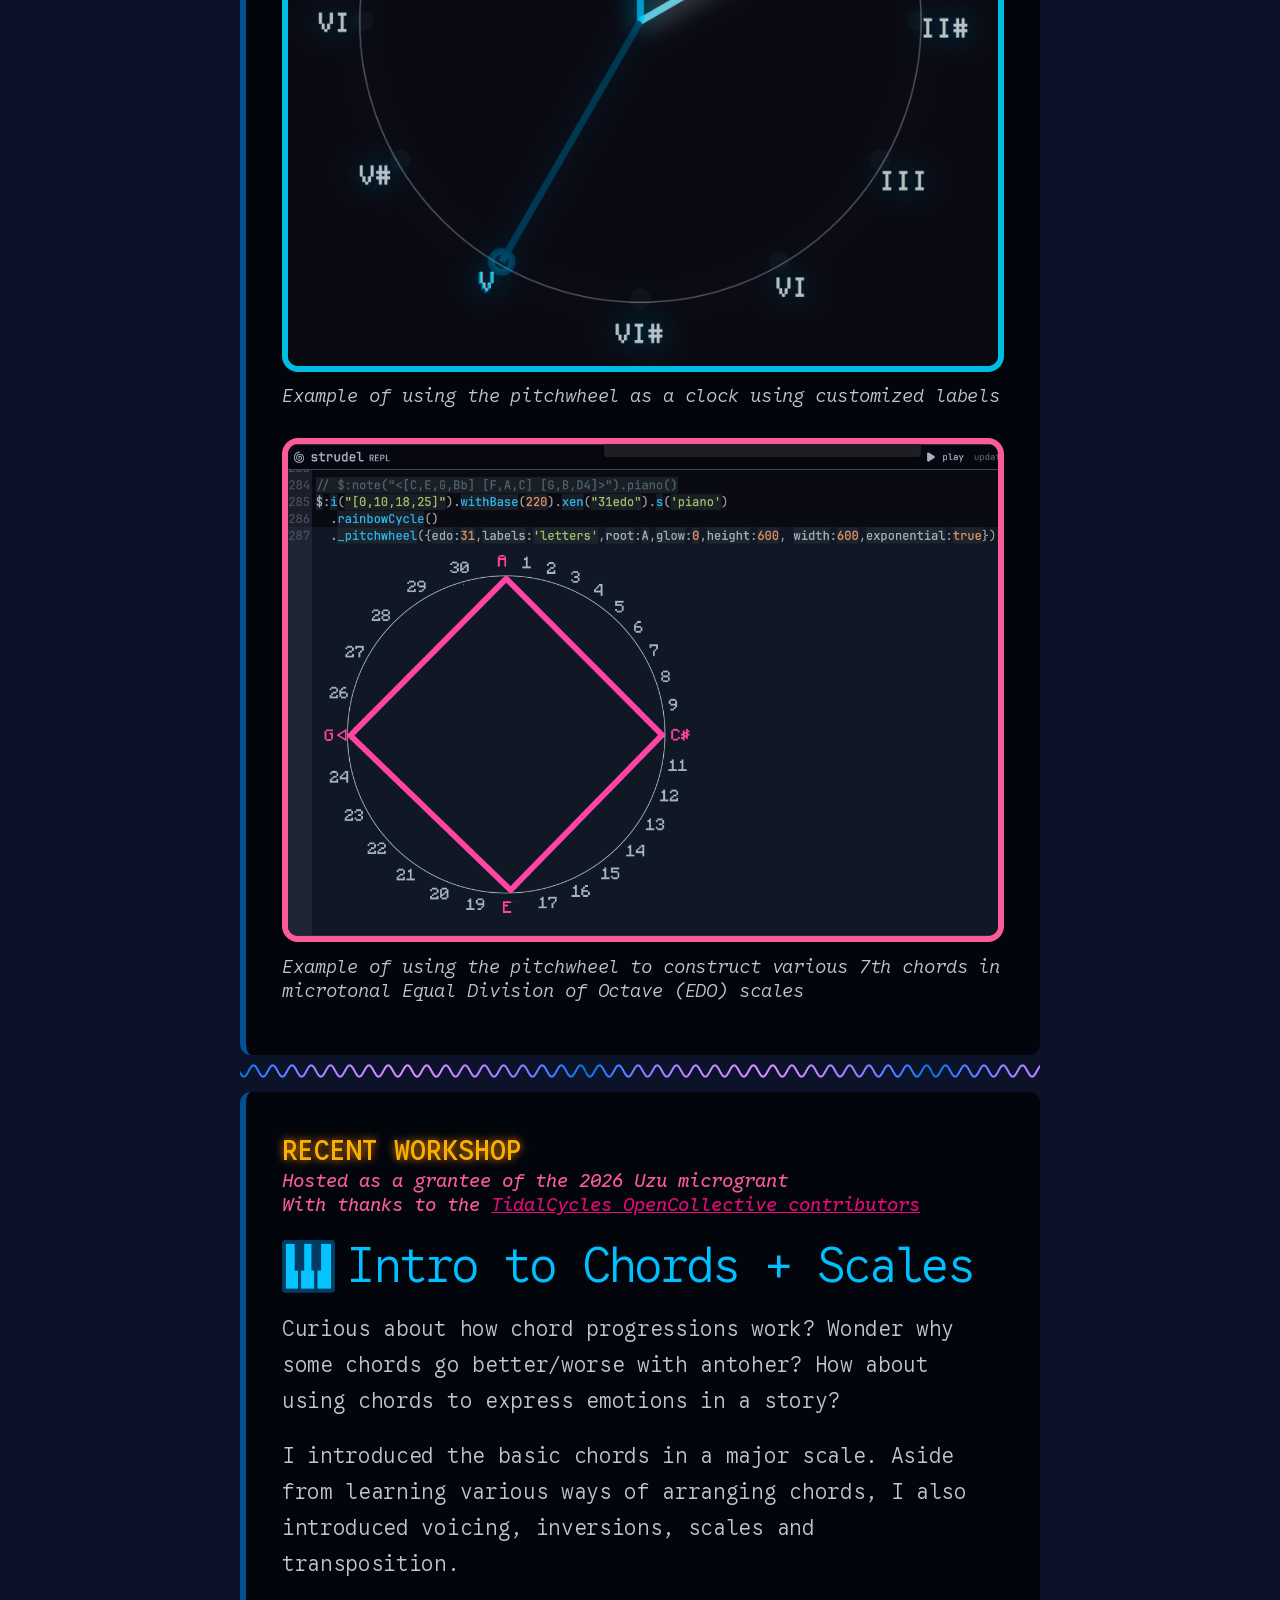
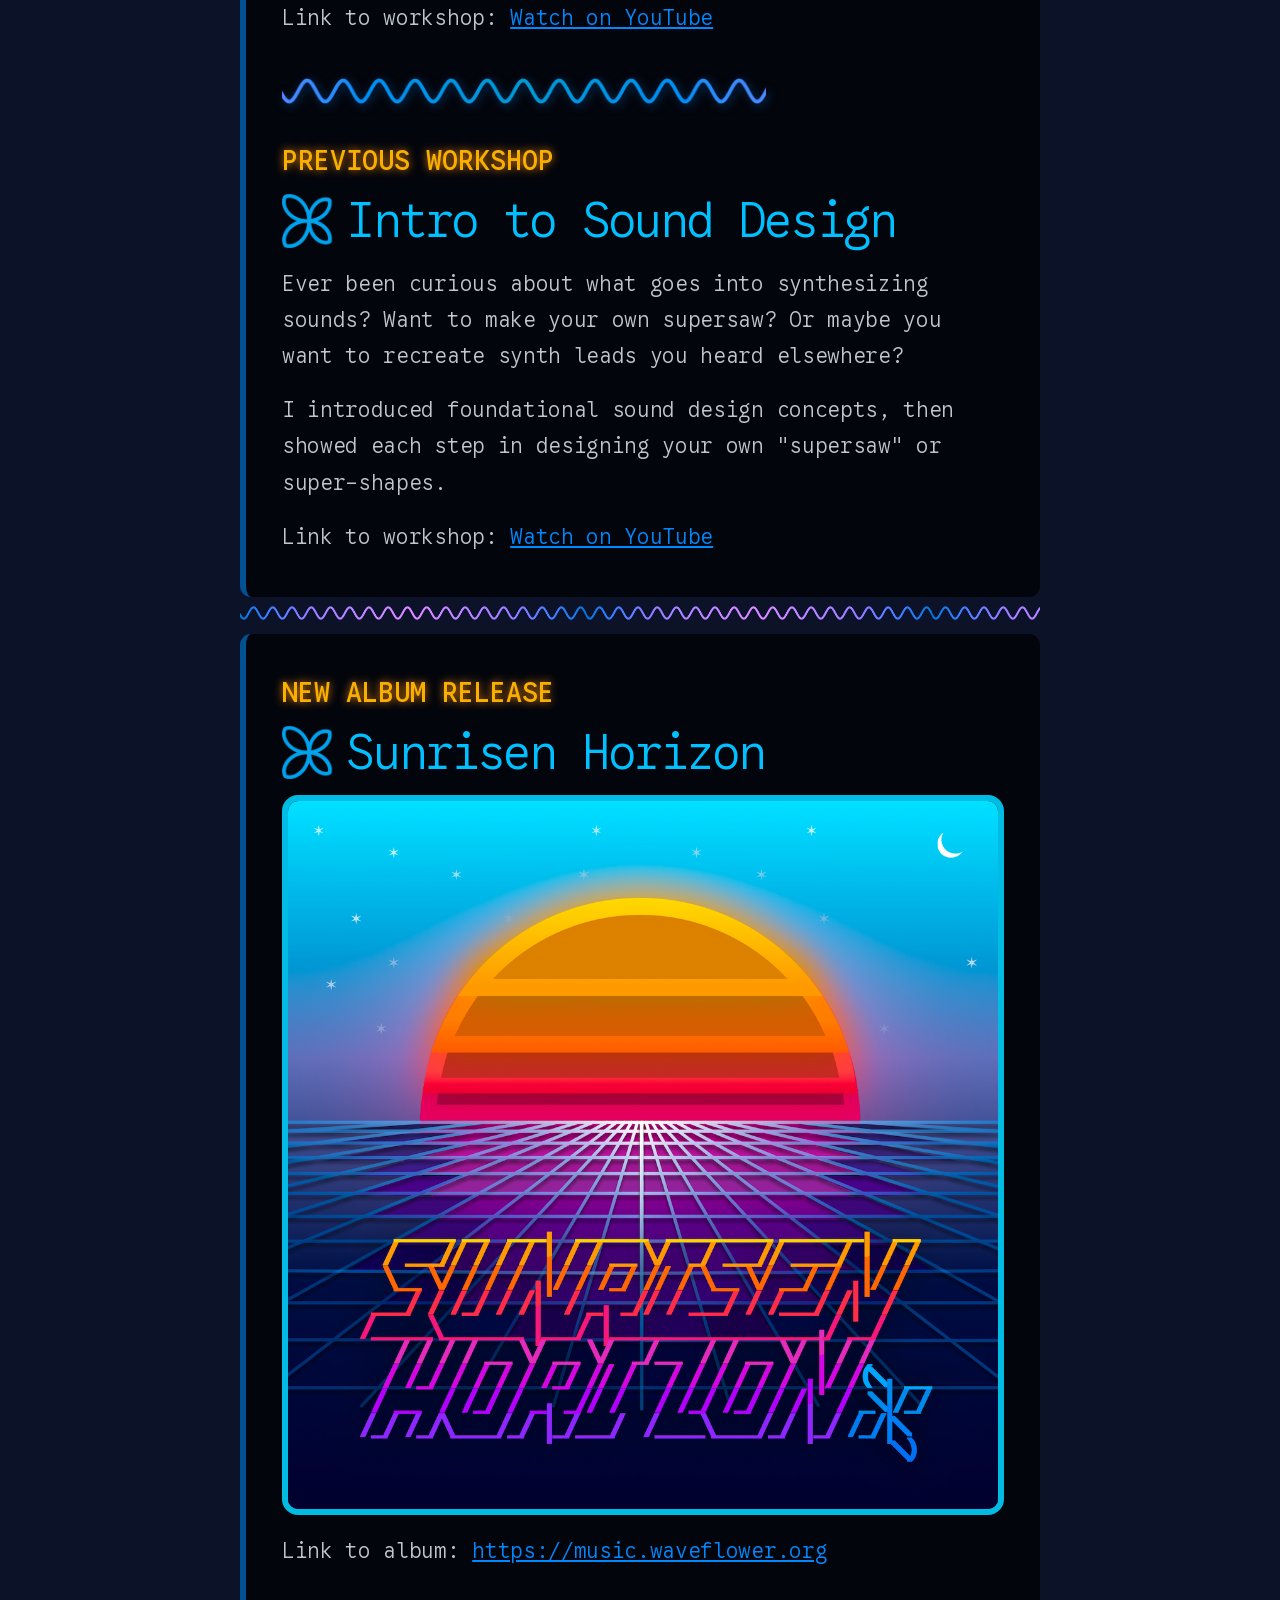
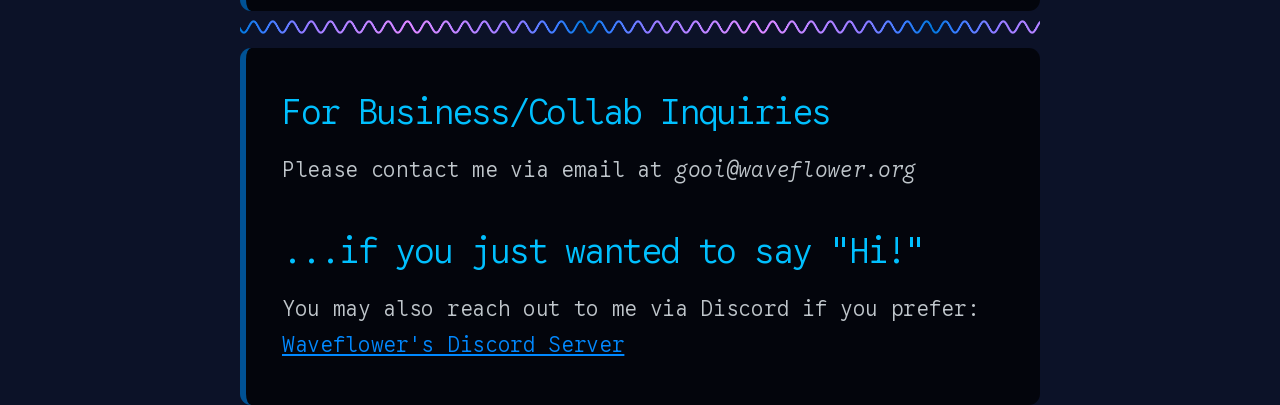
==== commit db6cbbf1: "change profile image to open mic" ====
--- a/index.html
+++ b/index.html
@@ -35,7 +35,7 @@
           <img id="waveflower-icon" src="./assets/icons/waveflower_icon_sine_tri.png" />
           Hello there! <br />I'm Gooi...
         </h2>
-        <img id="profile" src="./assets/images/profile.jpg" />
+        <img id="profile" src="./assets/images/openmic.jpg" />
       </div>
       <p>
         A decade ago, I began my programming journey in
--- a/style.css
+++ b/style.css
@@ -118,7 +118,7 @@
 h4 {
   font-weight: 300;
   font-family: 'Google Sans Code', monospace;
-  letter-spacing: -0.05em;
+  letter-spacing: -0.06em;
   font-size: 3rem;
   color: var(--accent);
   display: flex;
@@ -240,7 +240,7 @@
 img#profile {
   display: block;
   mix-blend-mode: lighten;
-  width: 33%;
+  width: 40%;
   min-width: 200px;
   filter: hue-rotate(-2deg) saturate(84%) brightness(95%);
   border: 6px solid var(--accent);
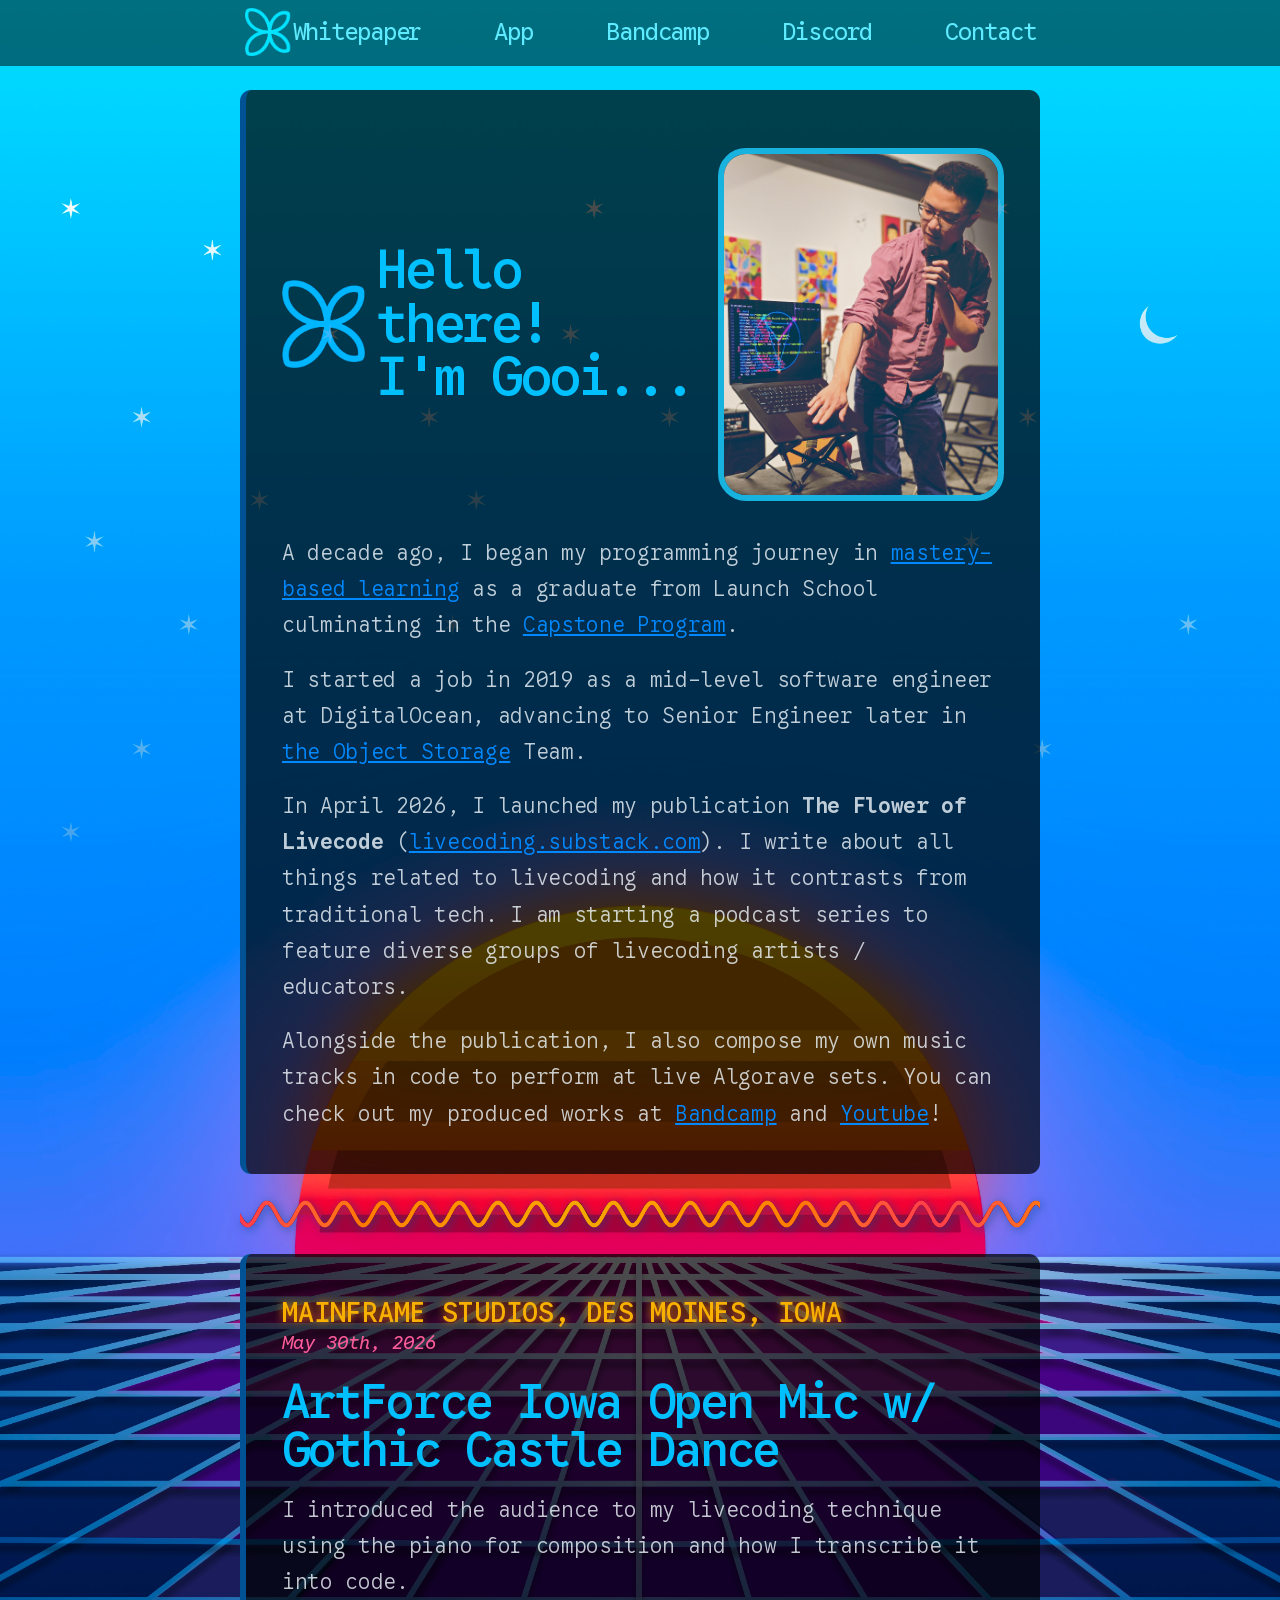
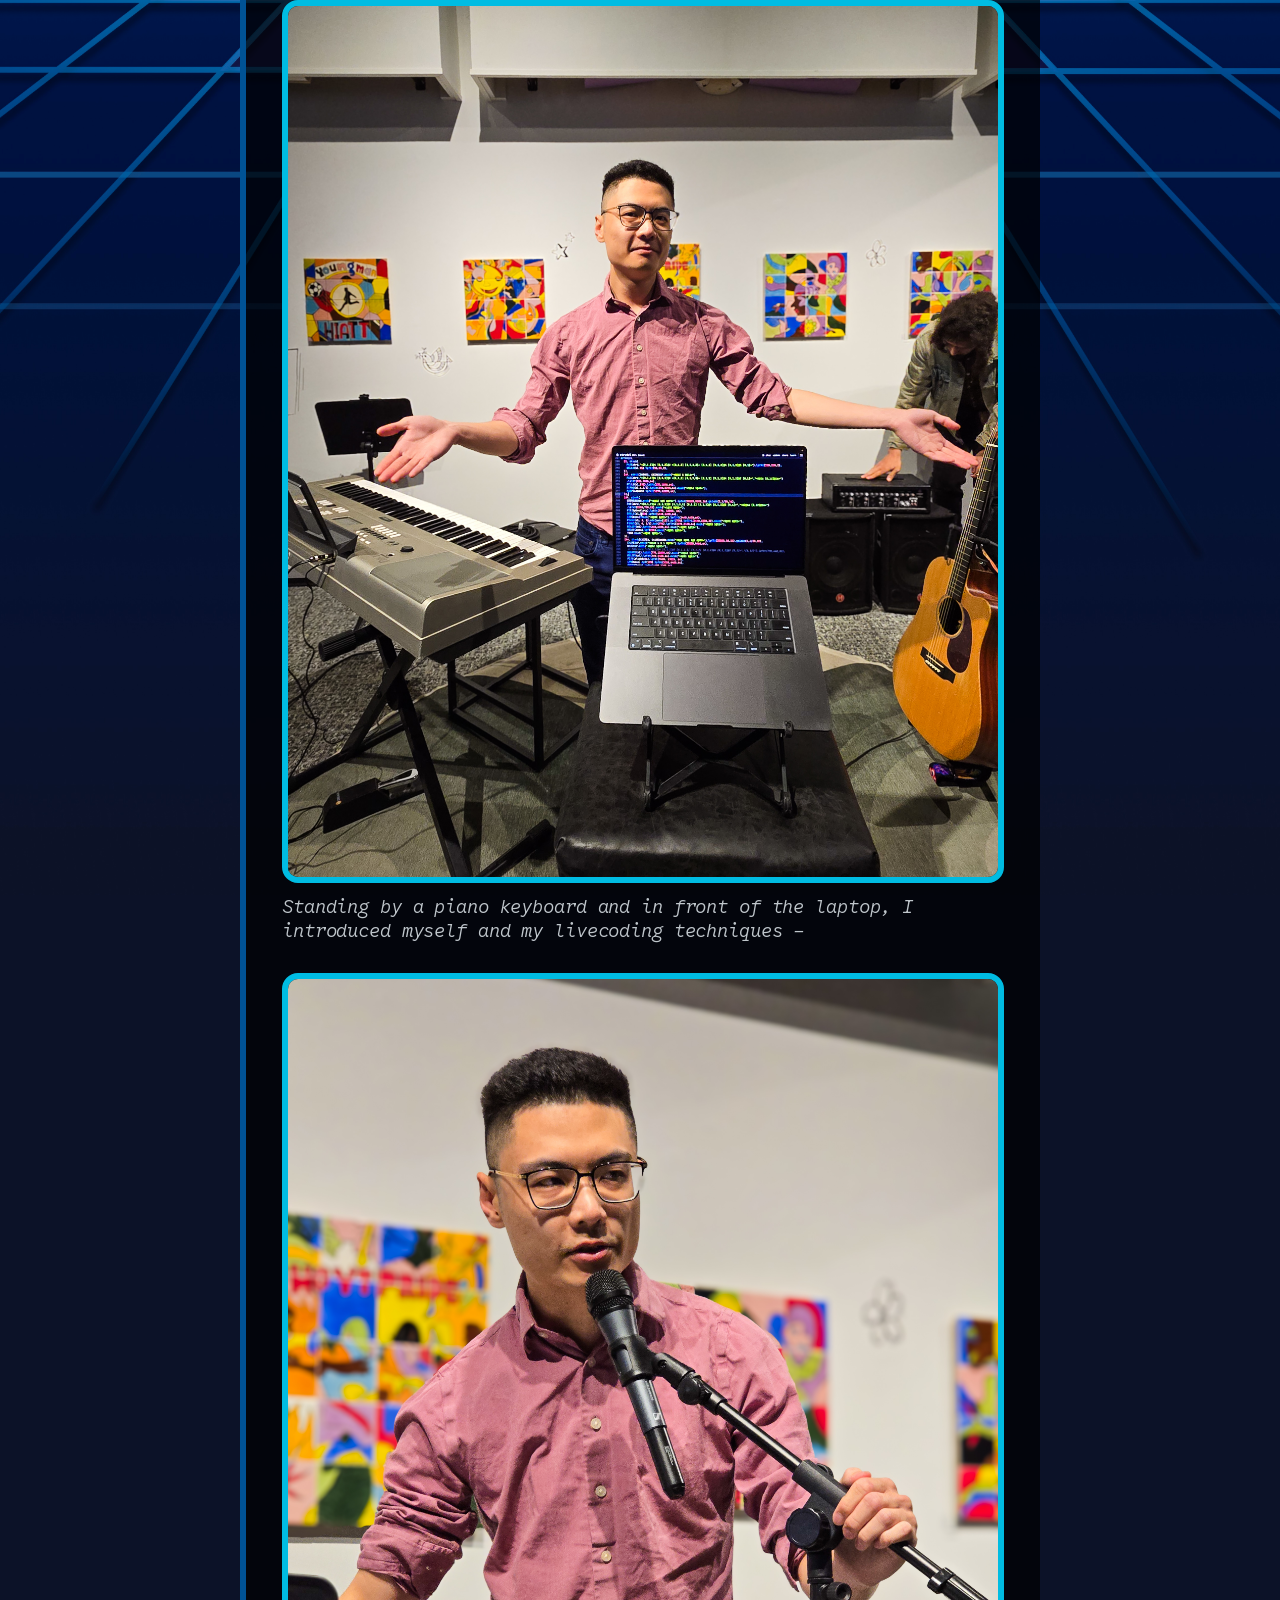
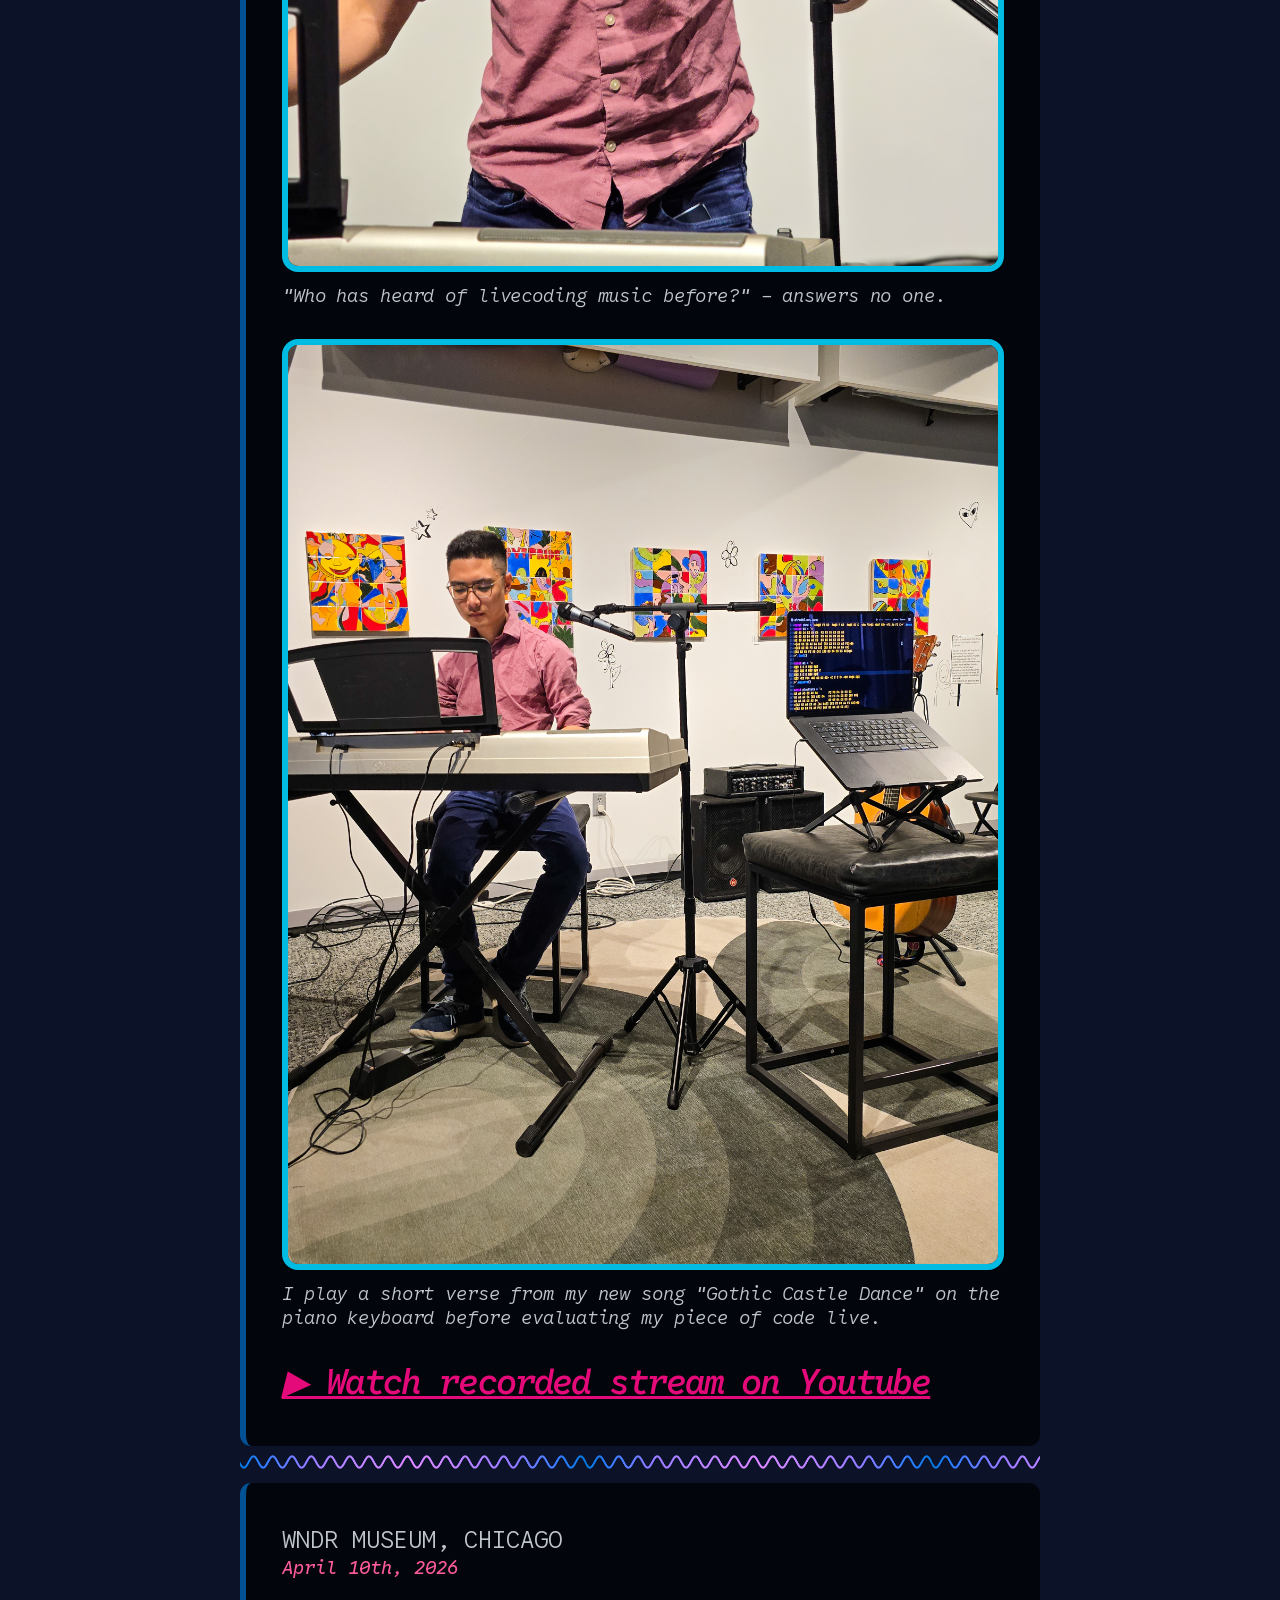
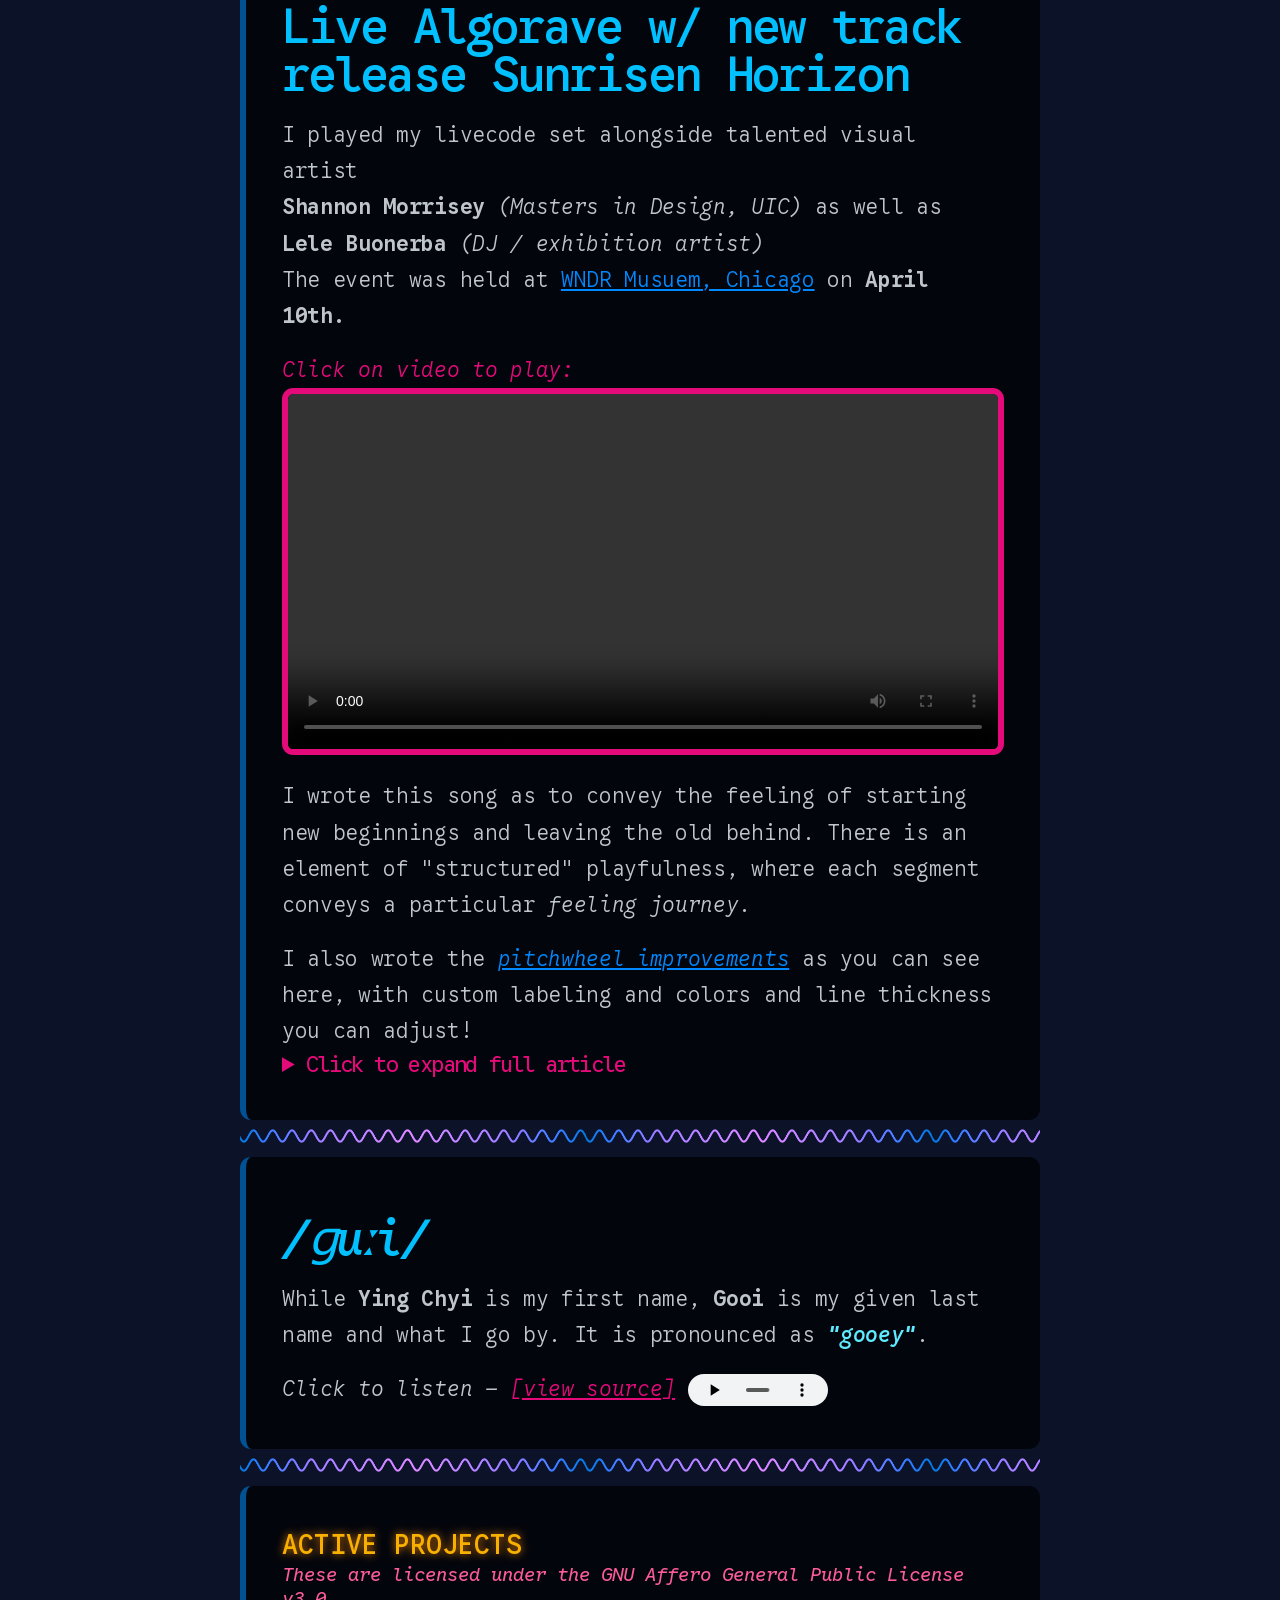
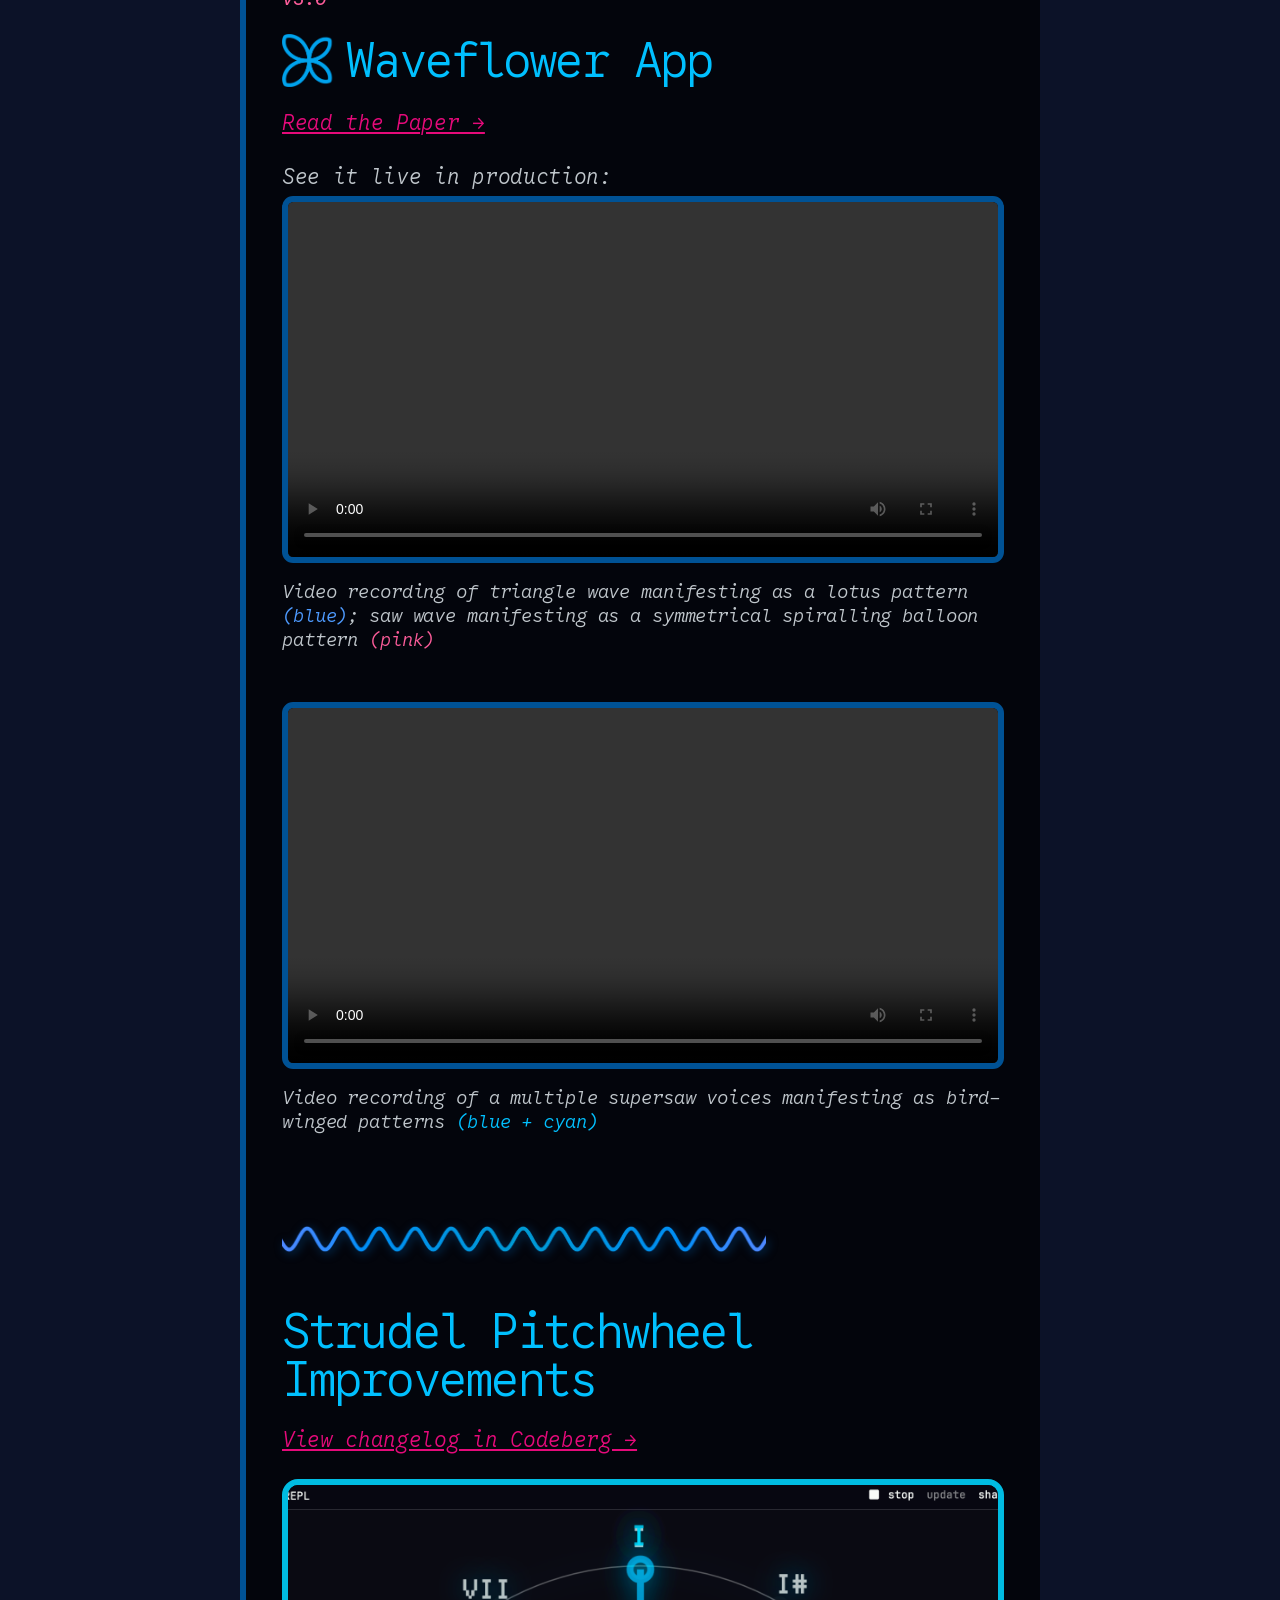
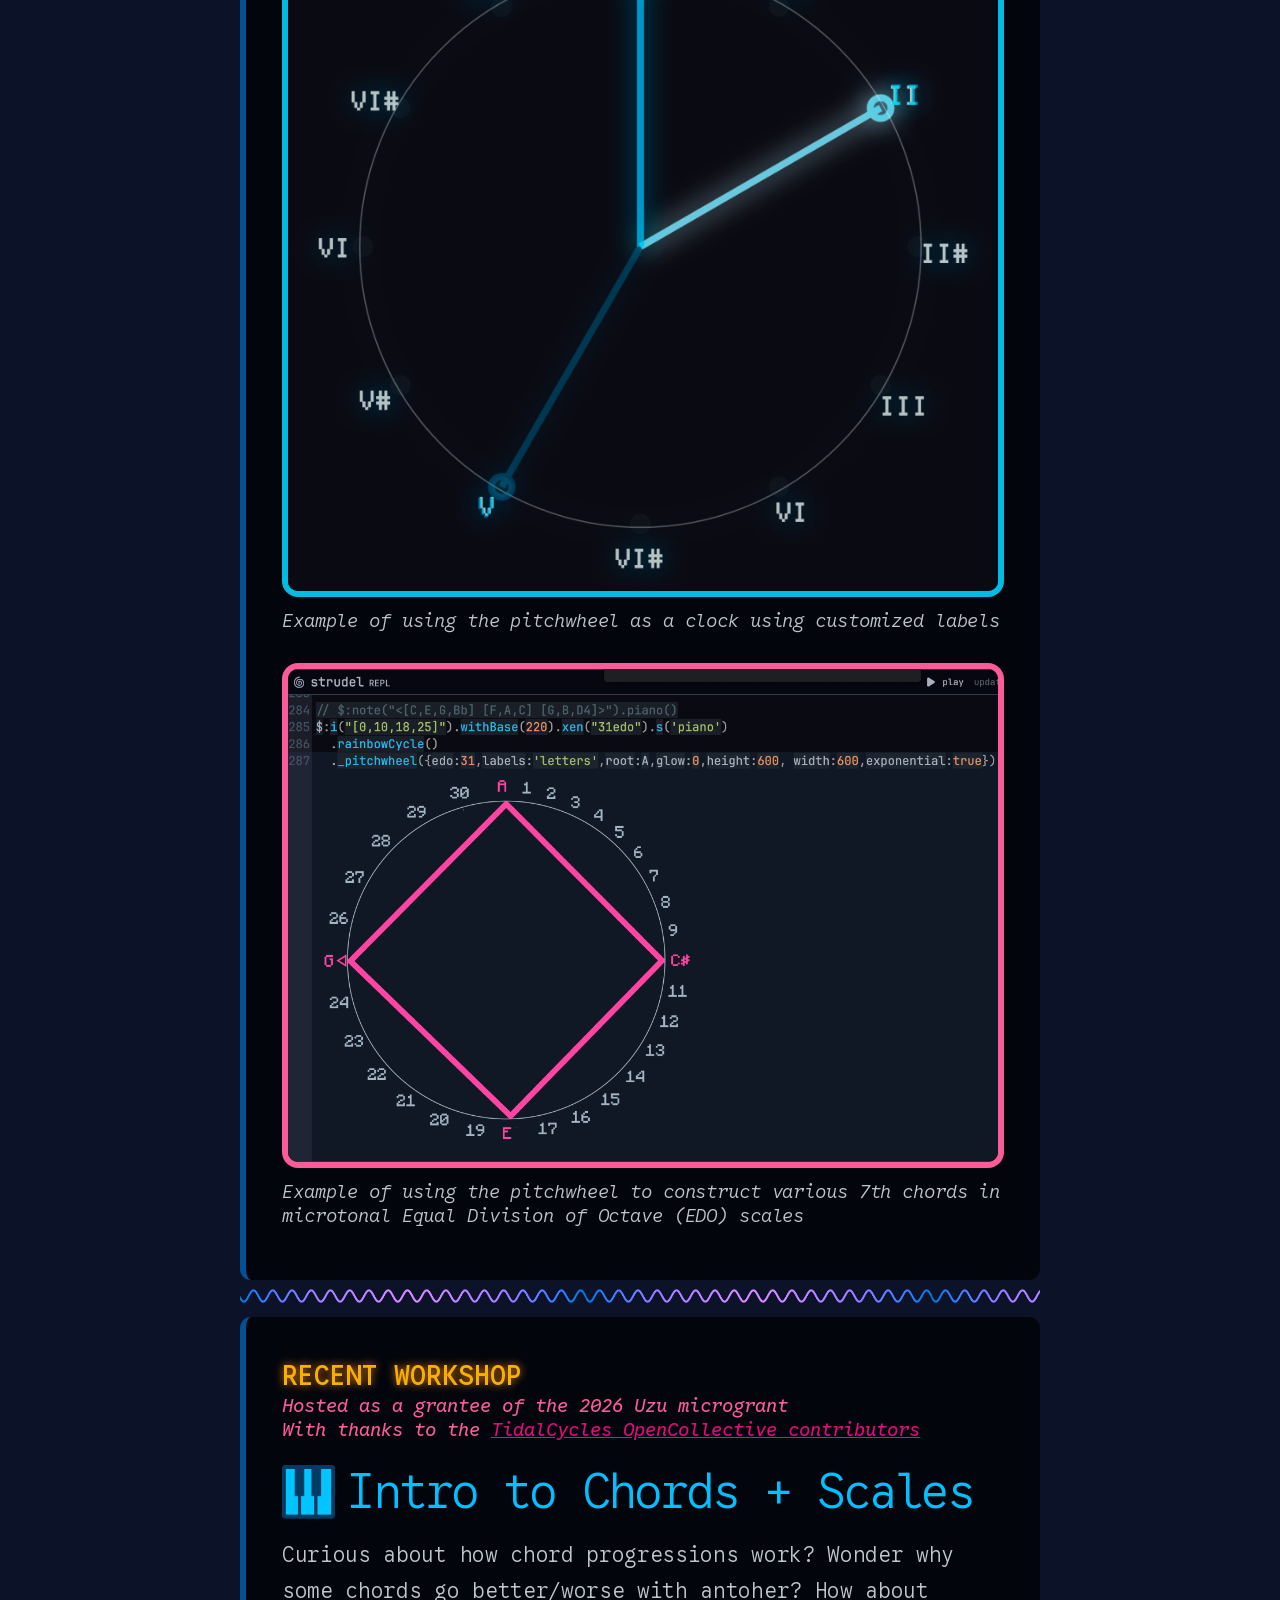
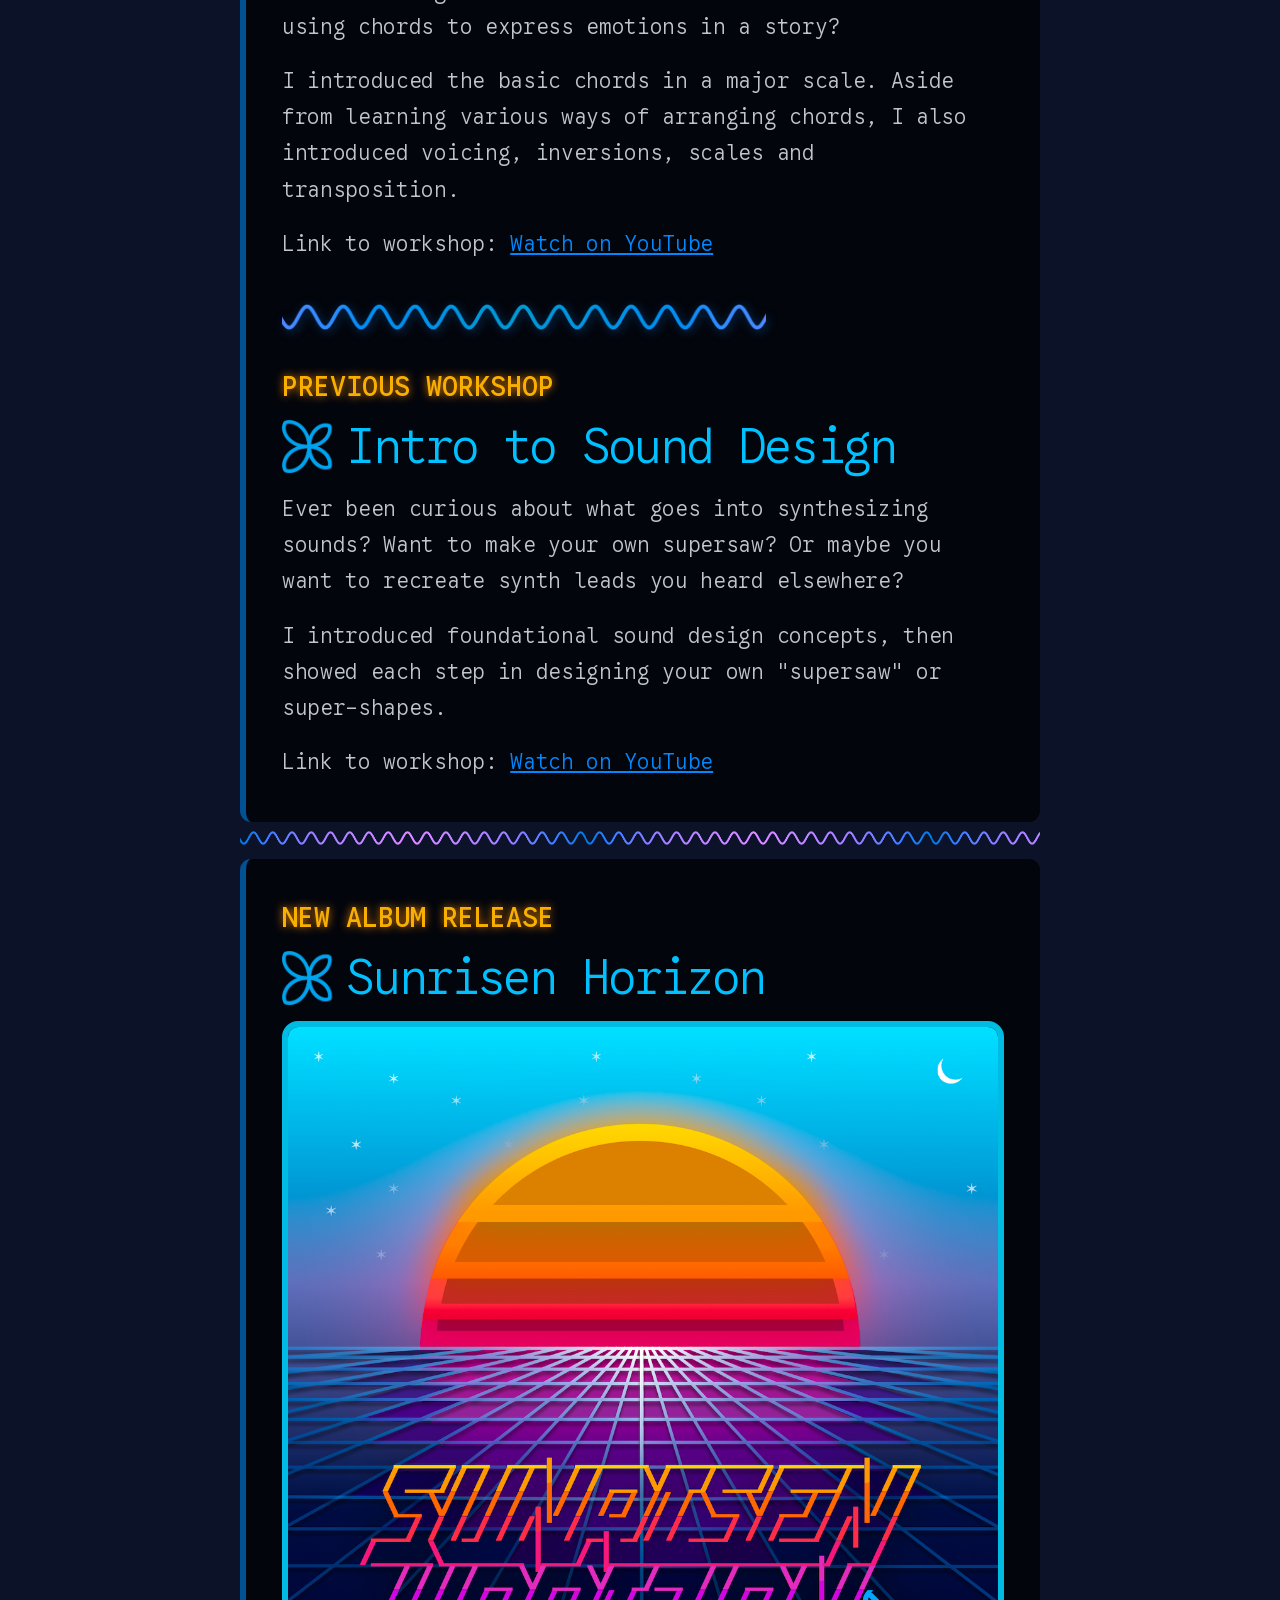
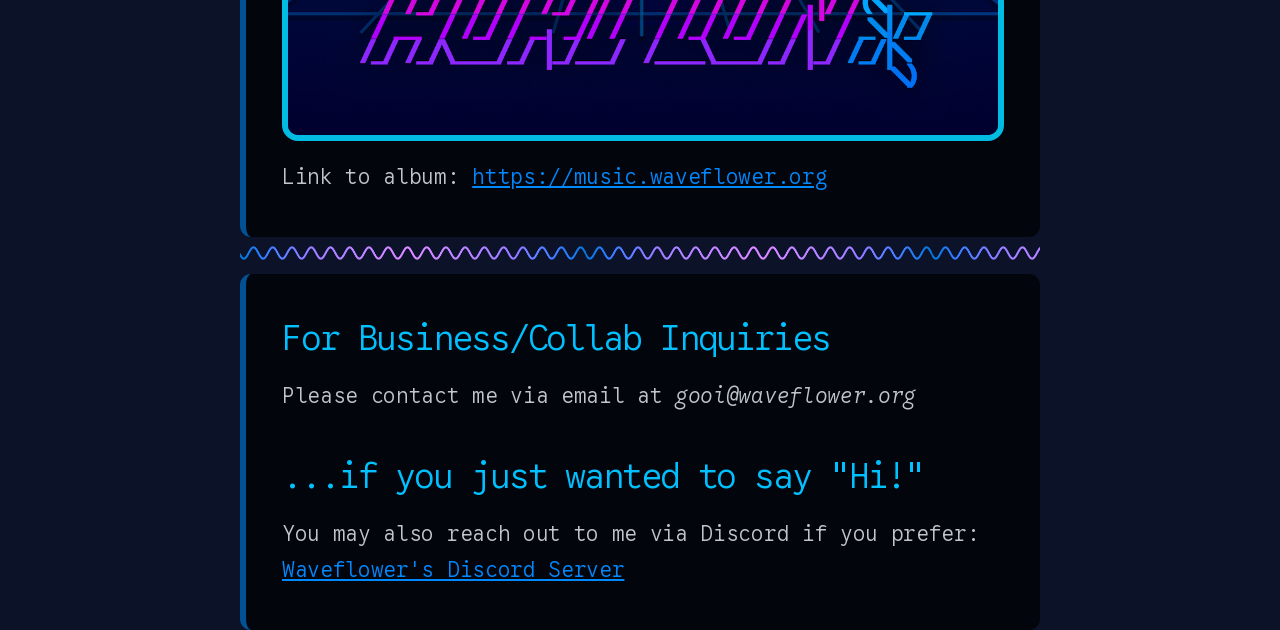
==== commit ba9b5d51: "add open mic section" ====
--- a/index.html
+++ b/index.html
@@ -48,7 +48,7 @@
         <a href="https://docs.digitalocean.com/products/spaces/">the Object Storage</a> Team.
       </p>
       <p>
-        In April 2026, I launched my publication <strong class="no-color">The Flower of Livecoding</strong> (<a href="https://livecoding.substack.com">livecoding.substack.com</a>).
+        In April 2026, I launched my publication <strong class="no-color">The Flower of Livecode</strong> (<a href="https://livecoding.substack.com">livecoding.substack.com</a>).
         I write about all things related to livecoding and how it contrasts from traditional tech.
         I am starting a podcast series to feature diverse groups of livecoding artists / educators.
       </p>
@@ -58,11 +58,30 @@
     </header>
     <div class="divider"></div>
     <main>
+      <section id="openmic">
+        <small class="new">Mainframe Studios, Des Moines, Iowa</small>
+        <em class="pretitle">May 30th, 2026</em>
+        <h3 class="strong">ArtForce Iowa Open Mic w/ Gothic Castle Dance</h3>
+        <p>I introduced the audience to my livecoding technique using the piano for composition and how I transcribe it into code.</p>
+        <img src="./assets/images/openmic_welcome.jpg" />
+        <small class="captions">
+          Standing by a piano keyboard and in front of the laptop, I introduced myself and my livecoding techniques -
+        </small>        
+        <br />
+        <img src="./assets/images/openmic_me.jpg" />
+        <small class="captions">"Who has heard of livecoding music before?" - answers no one.</small>
+        <br />
+        <img src="./assets/images/openmic_piano_laptop.jpg" />
+        <small class="captions">I play a short verse from my new song "Gothic Castle Dance" on the piano keyboard before evaluating my piece of code live.</small>
+        <br />
+        <h4><em><a href="https://www.youtube.com/live/ZO_3Xc3IHy0?&t=1456">▶ Watch recorded stream on Youtube</a></em></h4>
+      </section>
+      <div class="divider"></div>
       <section id="algorave">
-        <small class="new">WNDR Museum, Chicago</small>
+        <small>WNDR Museum, Chicago</small>
         <em class="pretitle">April 10th, 2026</em>
         <h3 class="strong">Live Algorave w/ new track release Sunrisen Horizon</h3>
-        <p>I played my livecode set alongside talented visual artist <br/>
+        <p>I played my livecode set alongside talented visual artist<br/>
           <strong class="no-color">Shannon Morrisey</strong><em> (Masters in Design, UIC)</em> as well as <br/> 
           <strong class="no-color">Lele Buonerba</strong> <em>(DJ / exhibition artist)</em> <br/>
           The event was held at <a href="https://www.wndrmuseum.com/location/chicago">WNDR Musuem, Chicago</a> on <strong class="no-color">April 10th.</strong>
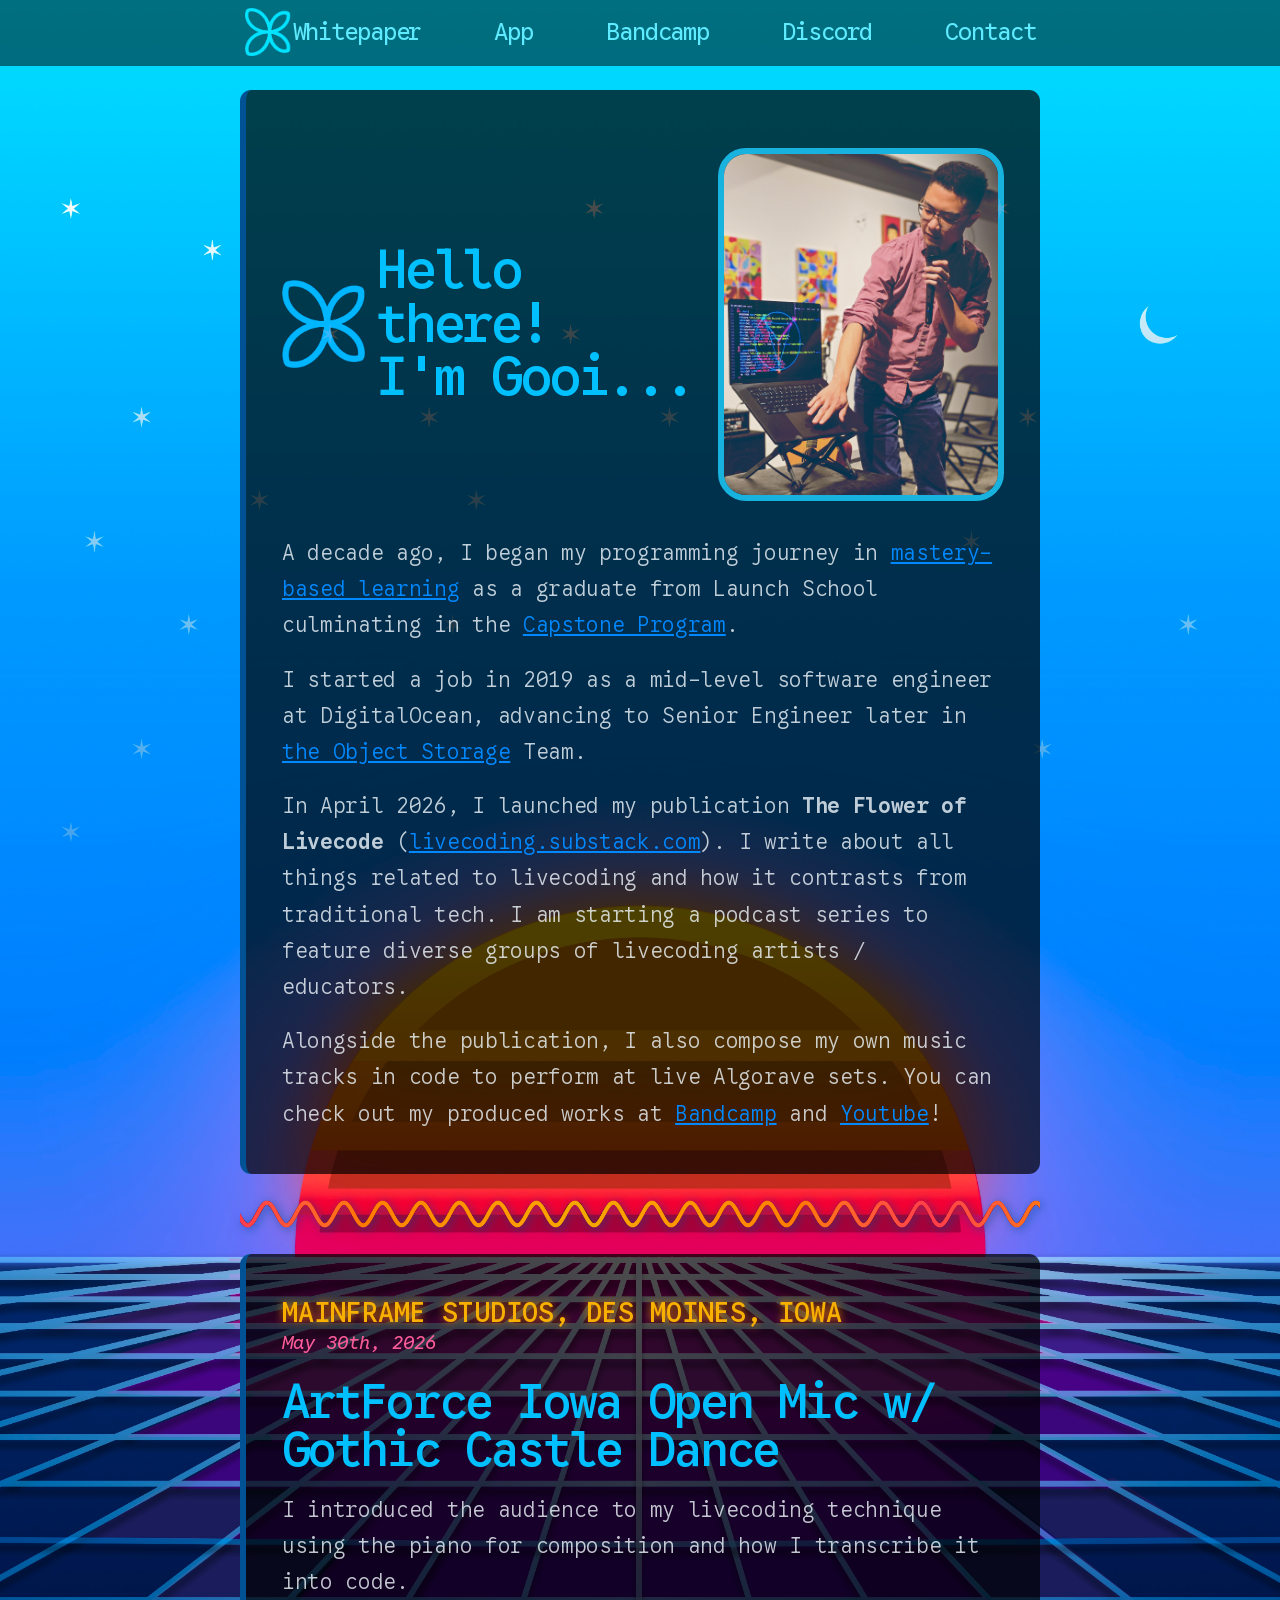
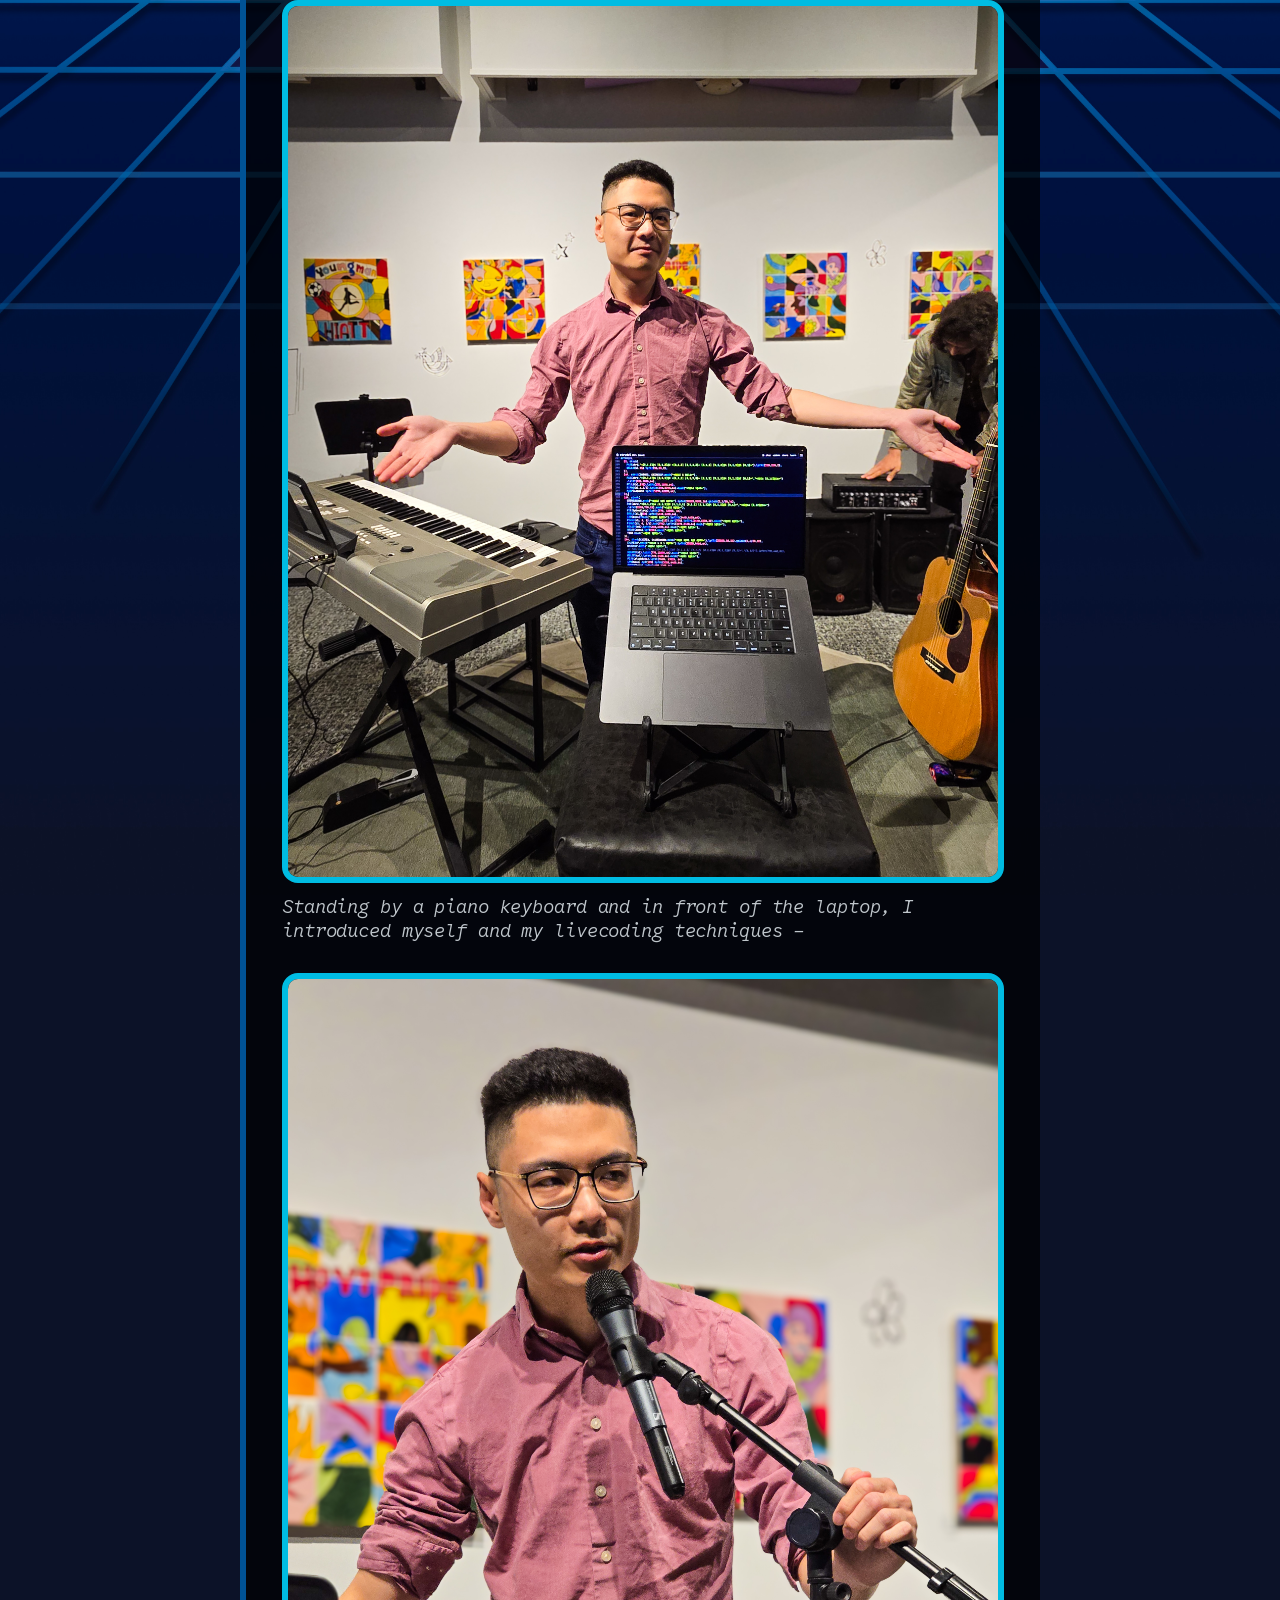
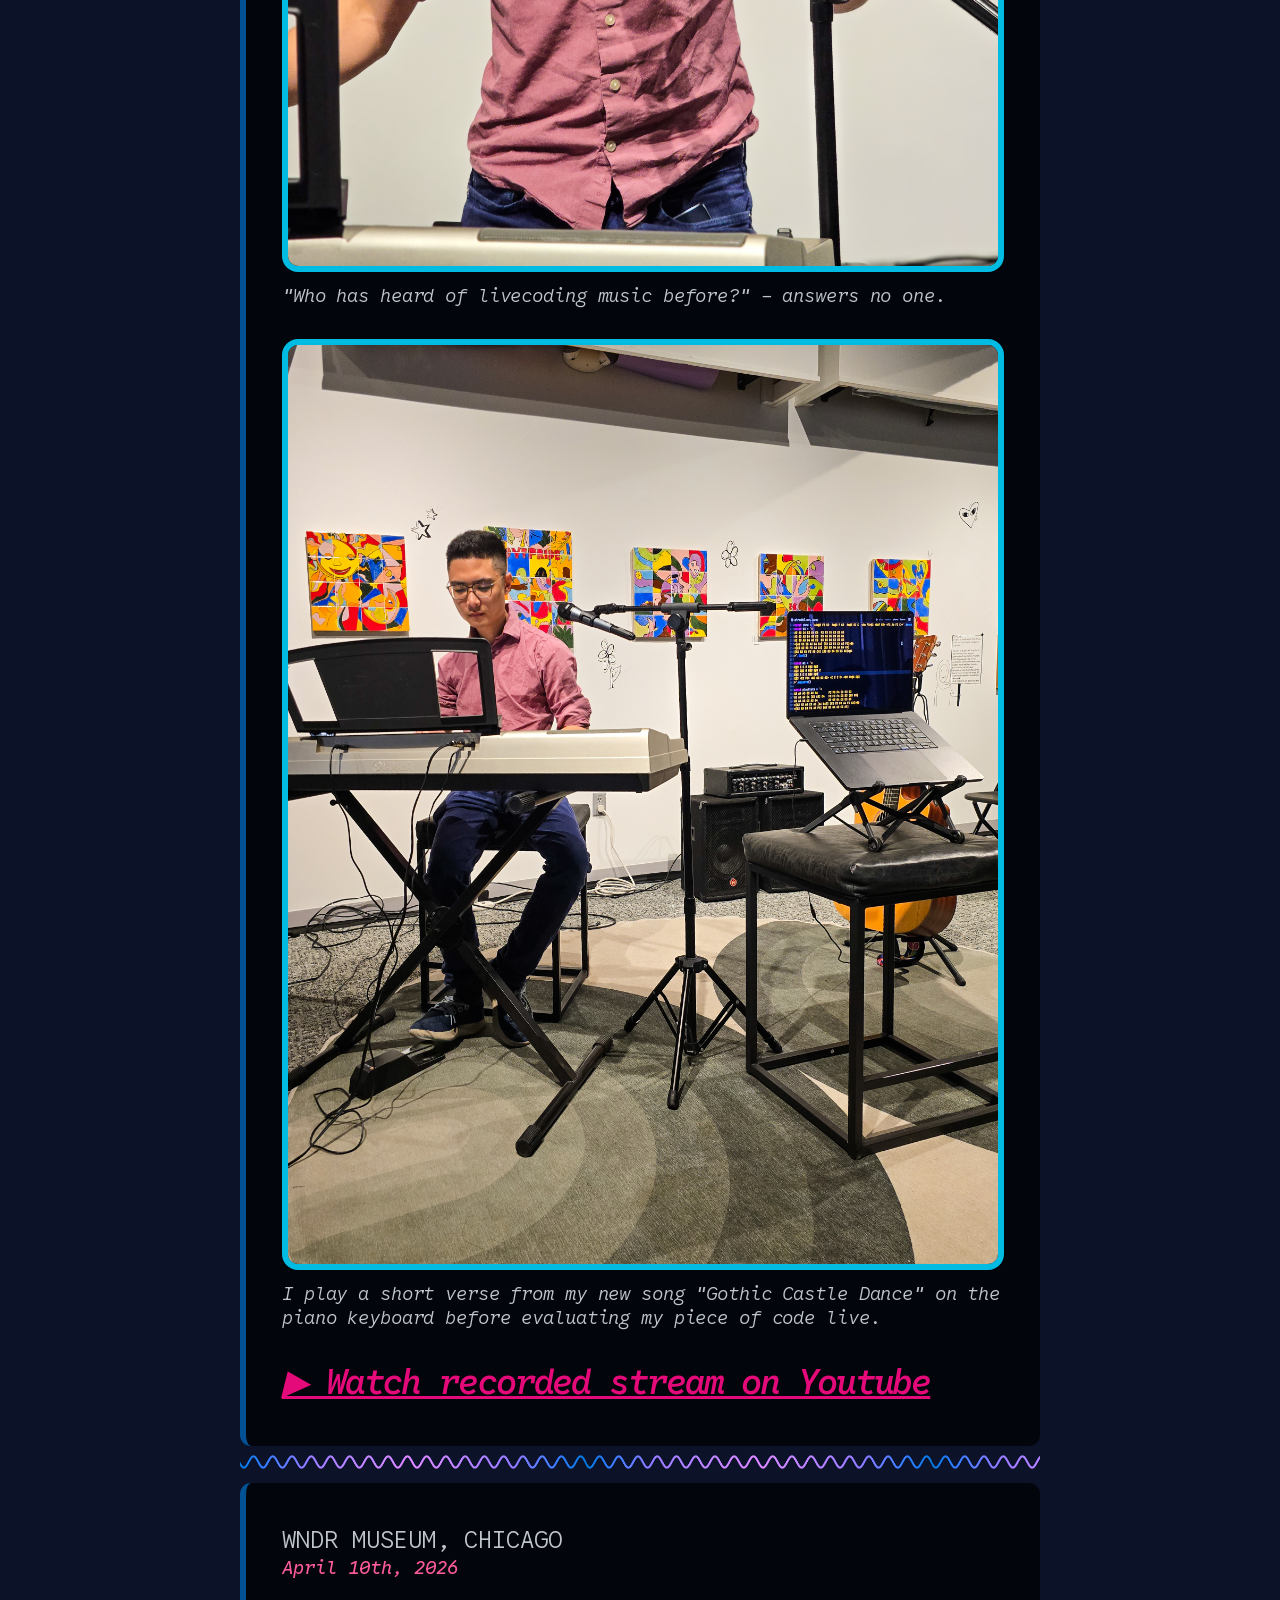
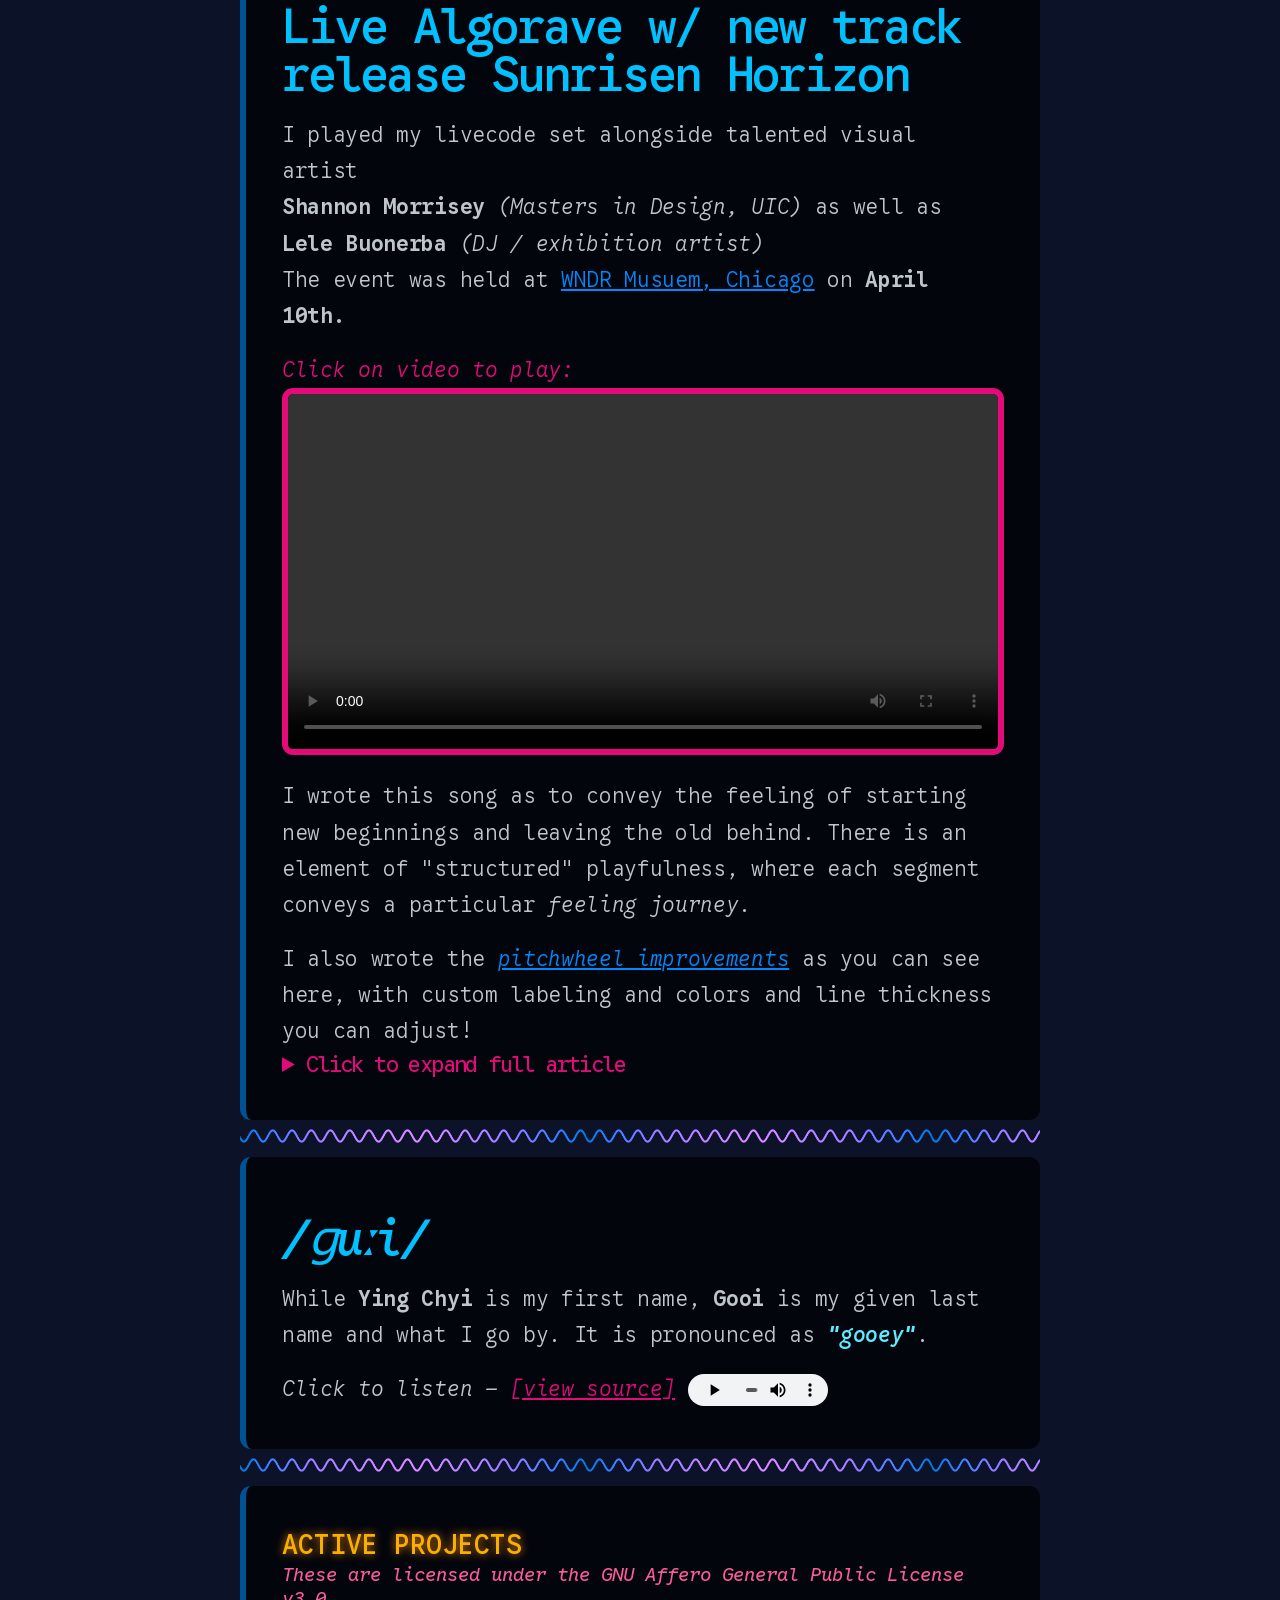
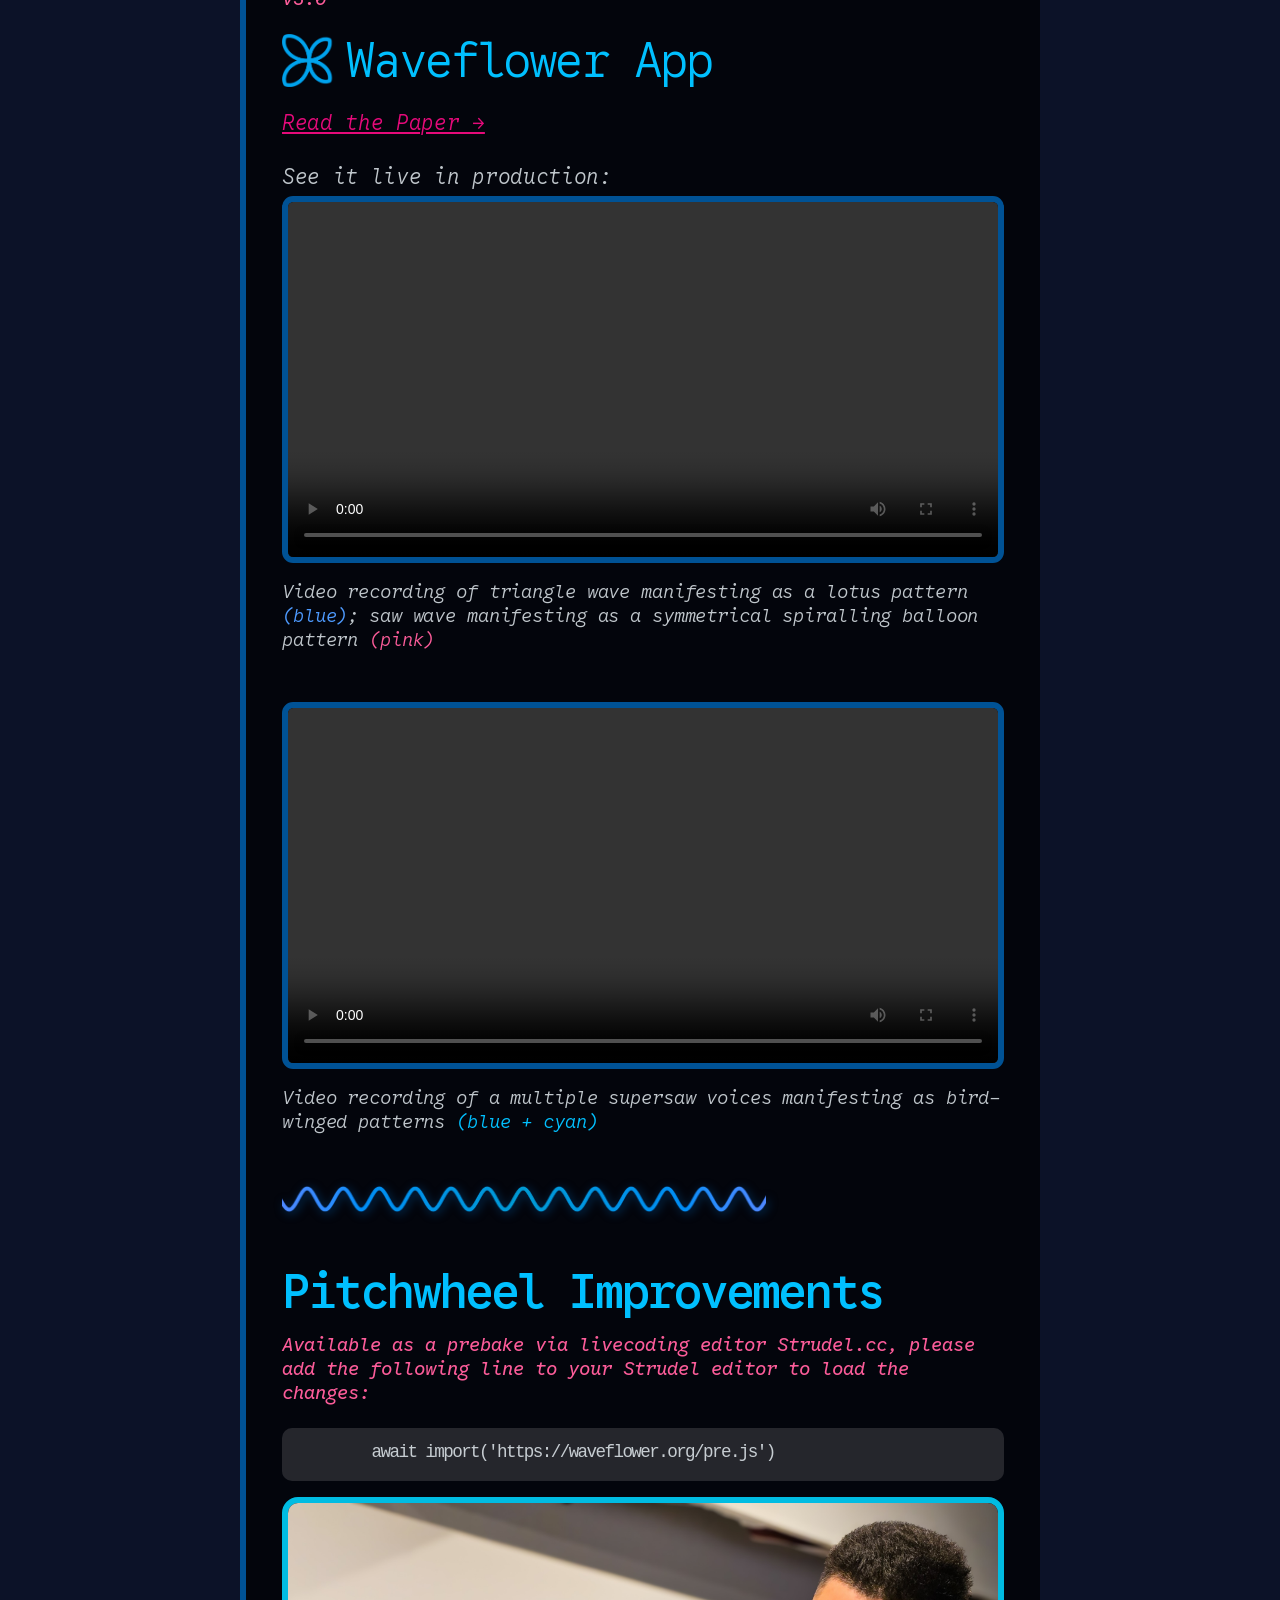
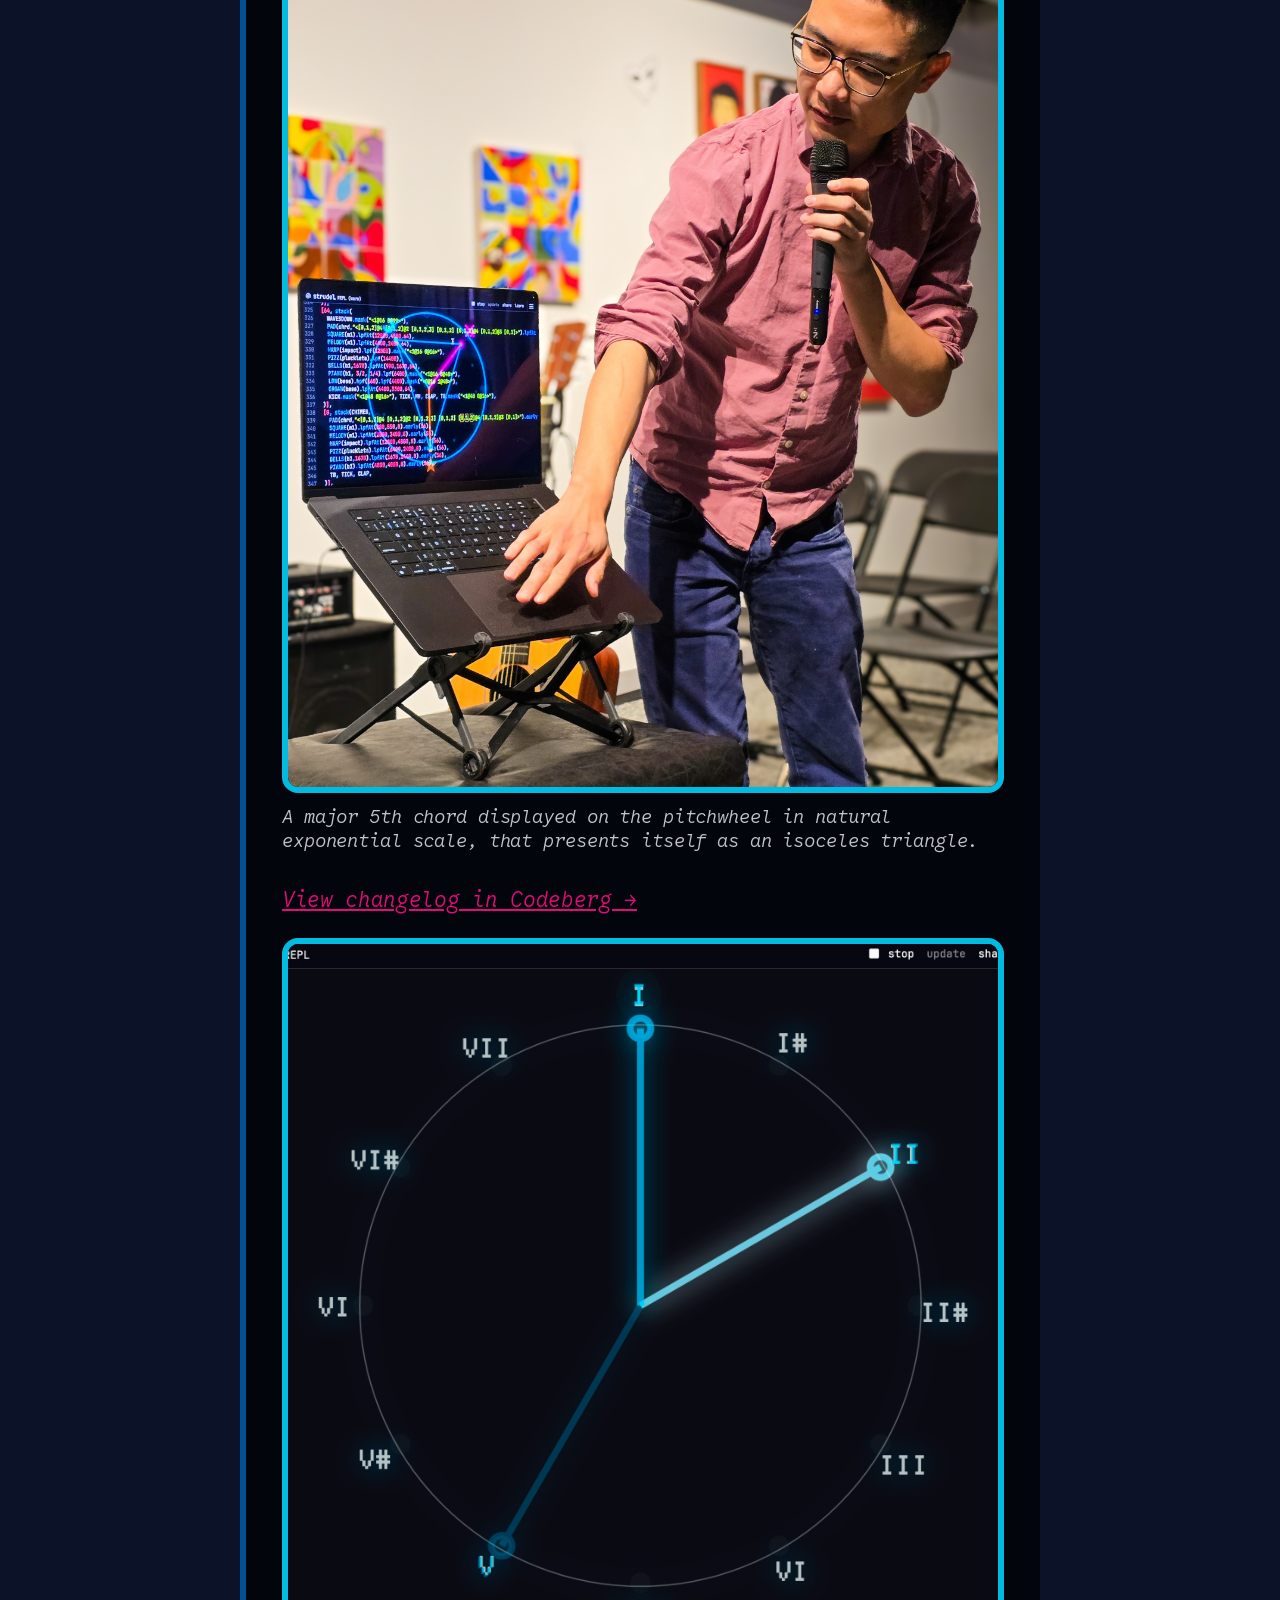
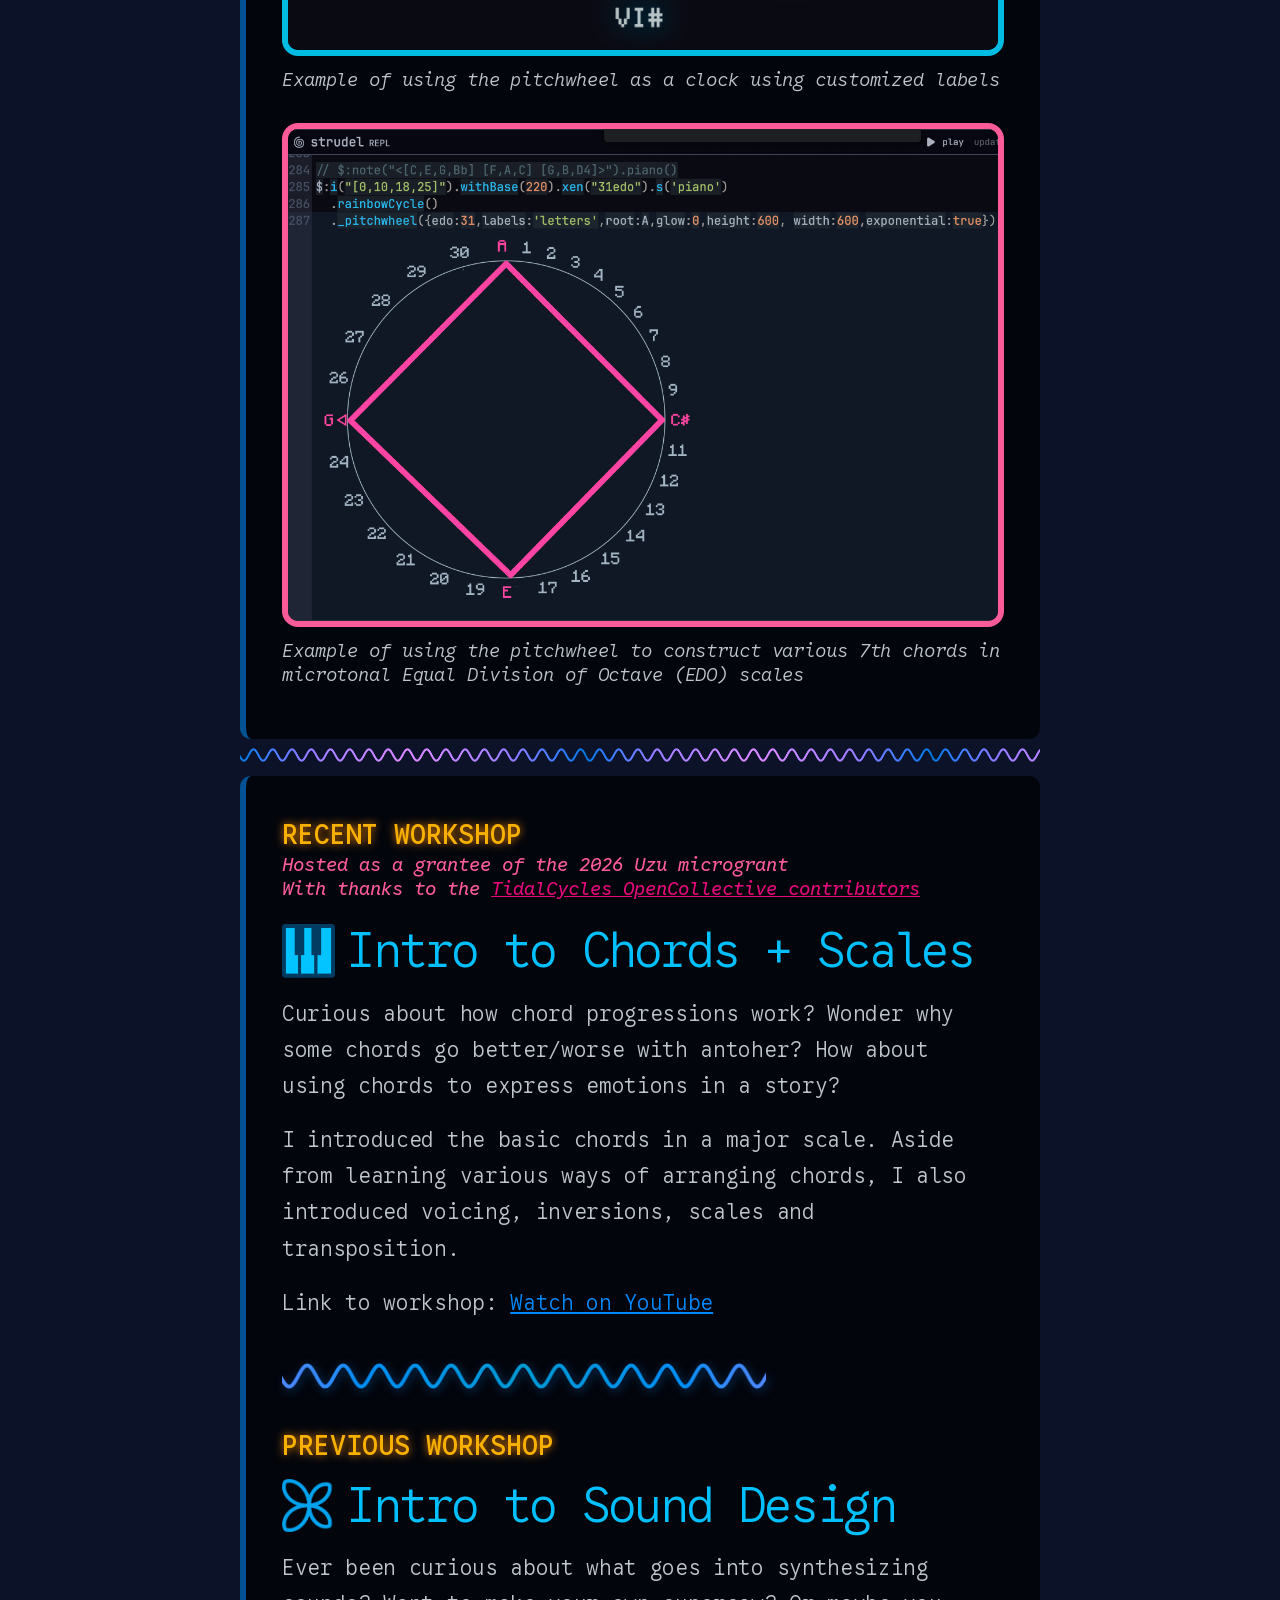
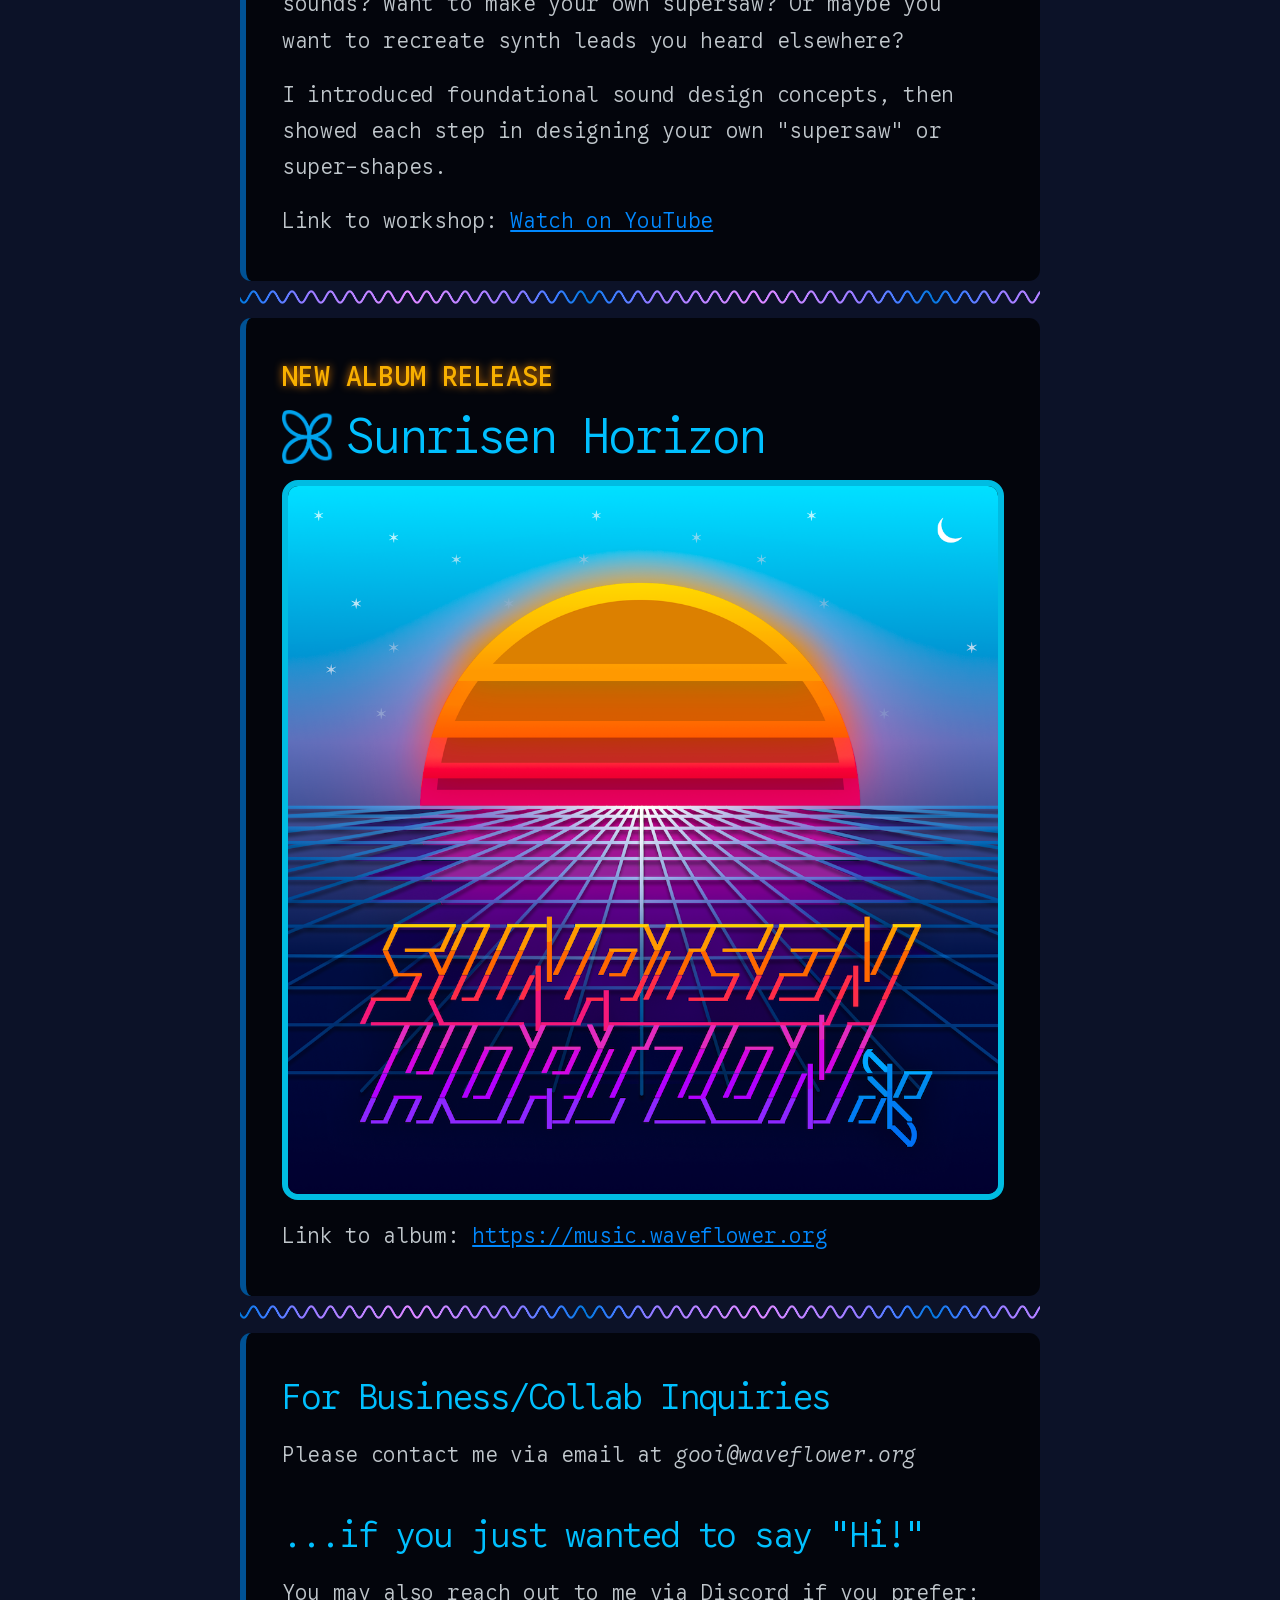
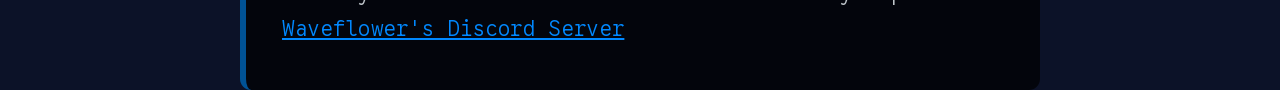
==== commit ee0c1a0e: "style pre" ====
--- a/index.html
+++ b/index.html
@@ -178,14 +178,20 @@
         </video>
         <small class="captions">Video recording of a multiple supersaw voices manifesting as bird-winged patterns 
           <em class="cyan">(blue + cyan)</em>
-        </small>        
-        <br />
-        <br />
+        </small>
         <br />
         <br />
         <div class="divider"></div>
         <br />
-        <h3 id="pitchwheel">Strudel Pitchwheel Improvements</h3>
+        <h3 id="pitchwheel" class="strong">Pitchwheel Improvements</h3>
+        <em class="pretitle">Available as a prebake via livecoding editor Strudel.cc, please add the following line to your Strudel editor to load the changes:</em>
+        <pre>
+          await import('https://waveflower.org/pre.js')
+        </pre>
+        <a class="image" href="https://www.youtube.com/live/ZO_3Xc3IHy0?t=1456s">
+          <img src="./assets/images/openmic.jpg" />
+        </a>
+        <small class="captions">A major 5th chord displayed on the pitchwheel in natural exponential scale, that presents itself as an isoceles triangle.</small>
         <p>
           <em>
             <a href="https://codeberg.org/uzu/strudel/pulls/1969">View changelog in Codeberg →</a>
@@ -195,7 +201,7 @@
         <a class="image" href="https://codeberg.org/uzu/strudel/pulls/1969">
           <img src="./assets/images/pitchwheel_clock.png" />
         </a>
-        <small class="captions"> Example of using the pitchwheel as a clock using customized labels </small>
+        <small class="captions">Example of using the pitchwheel as a clock using customized labels </small>
         <br />
 
         <a class="image pink-border" href="https://codeberg.org/uzu/strudel/pulls/1969">
--- a/style.css
+++ b/style.css
@@ -381,7 +381,16 @@
 }
 
 pre {
-  font-family: inherit;
+  font-size: 1.1rem;
+  font-family: monospace;
+  margin-block: 0;
+  background: #FFF2;
+  border-radius: 10px;
+  text-align: left;
+  padding-top: 1rem;
+  padding-bottom: .3rem;
+  margin-bottom: 1rem;
+  line-height: 1rem;
 }
 
 strong {
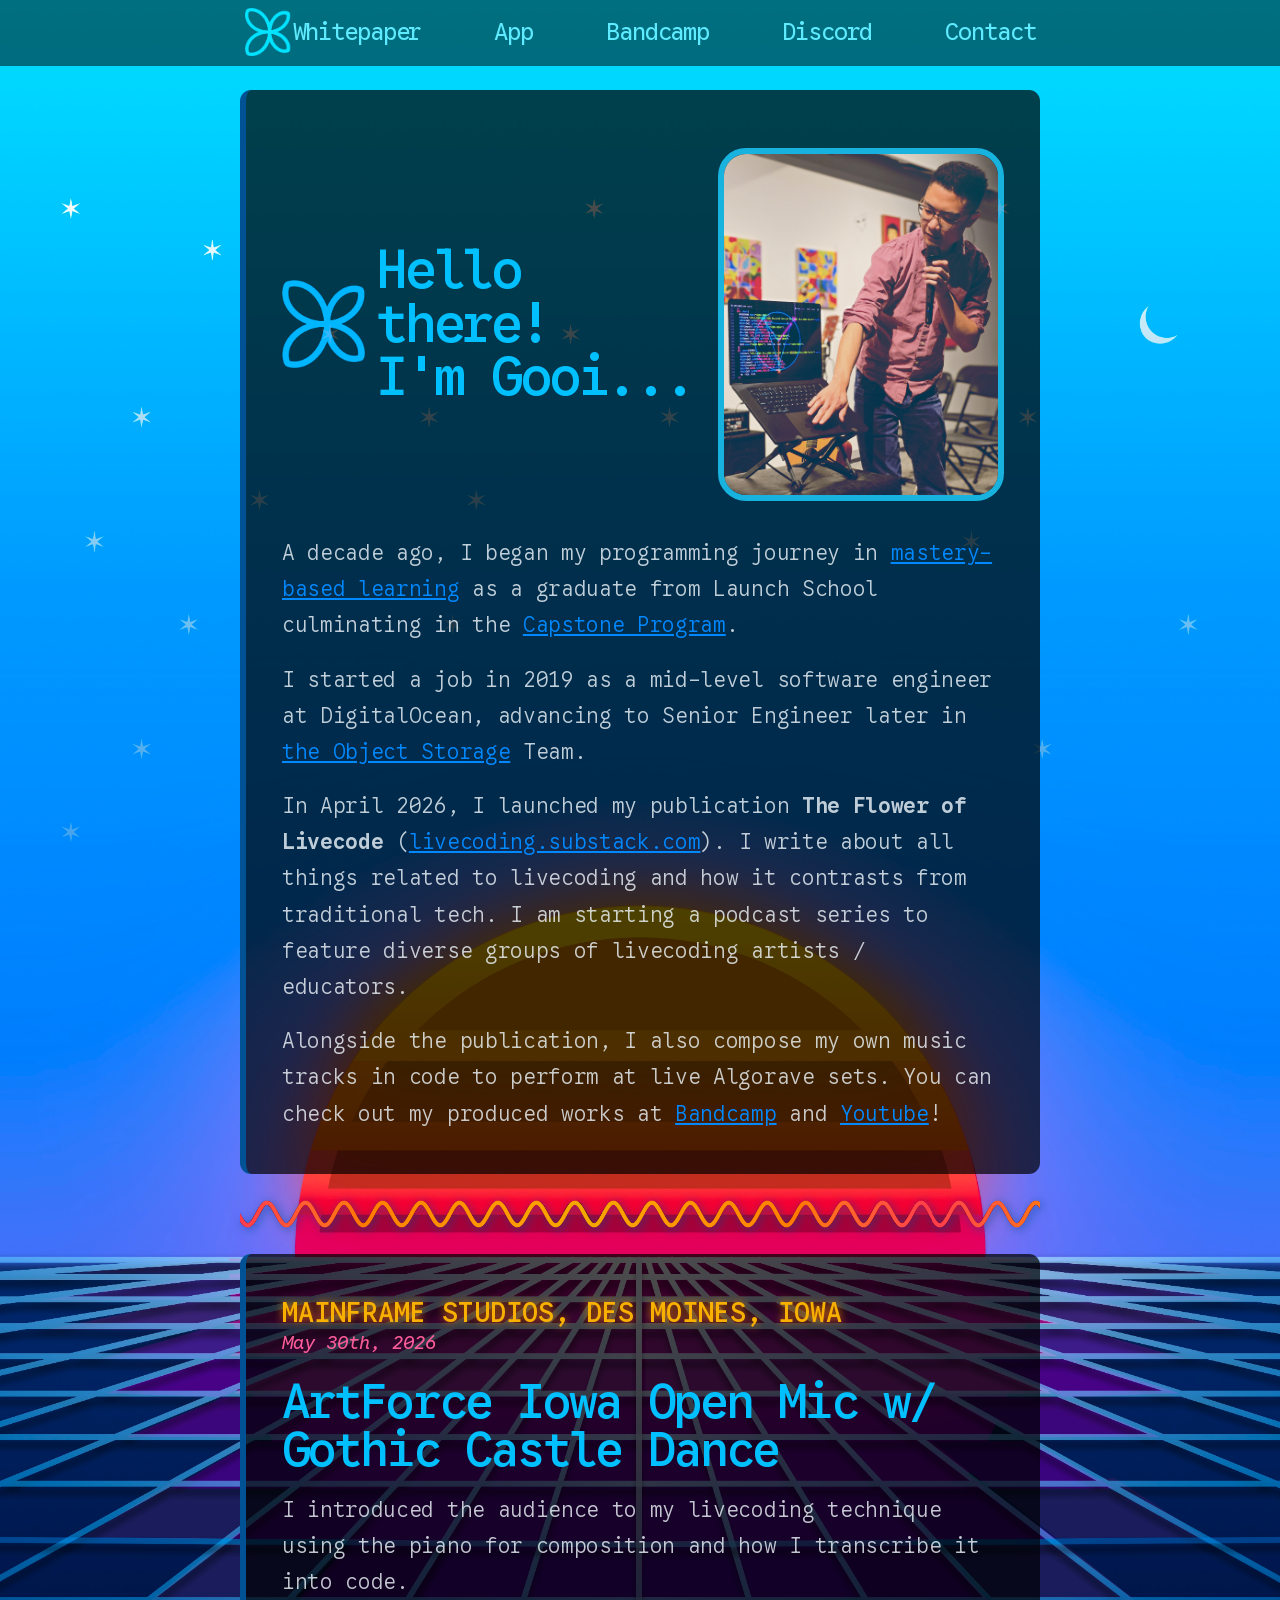
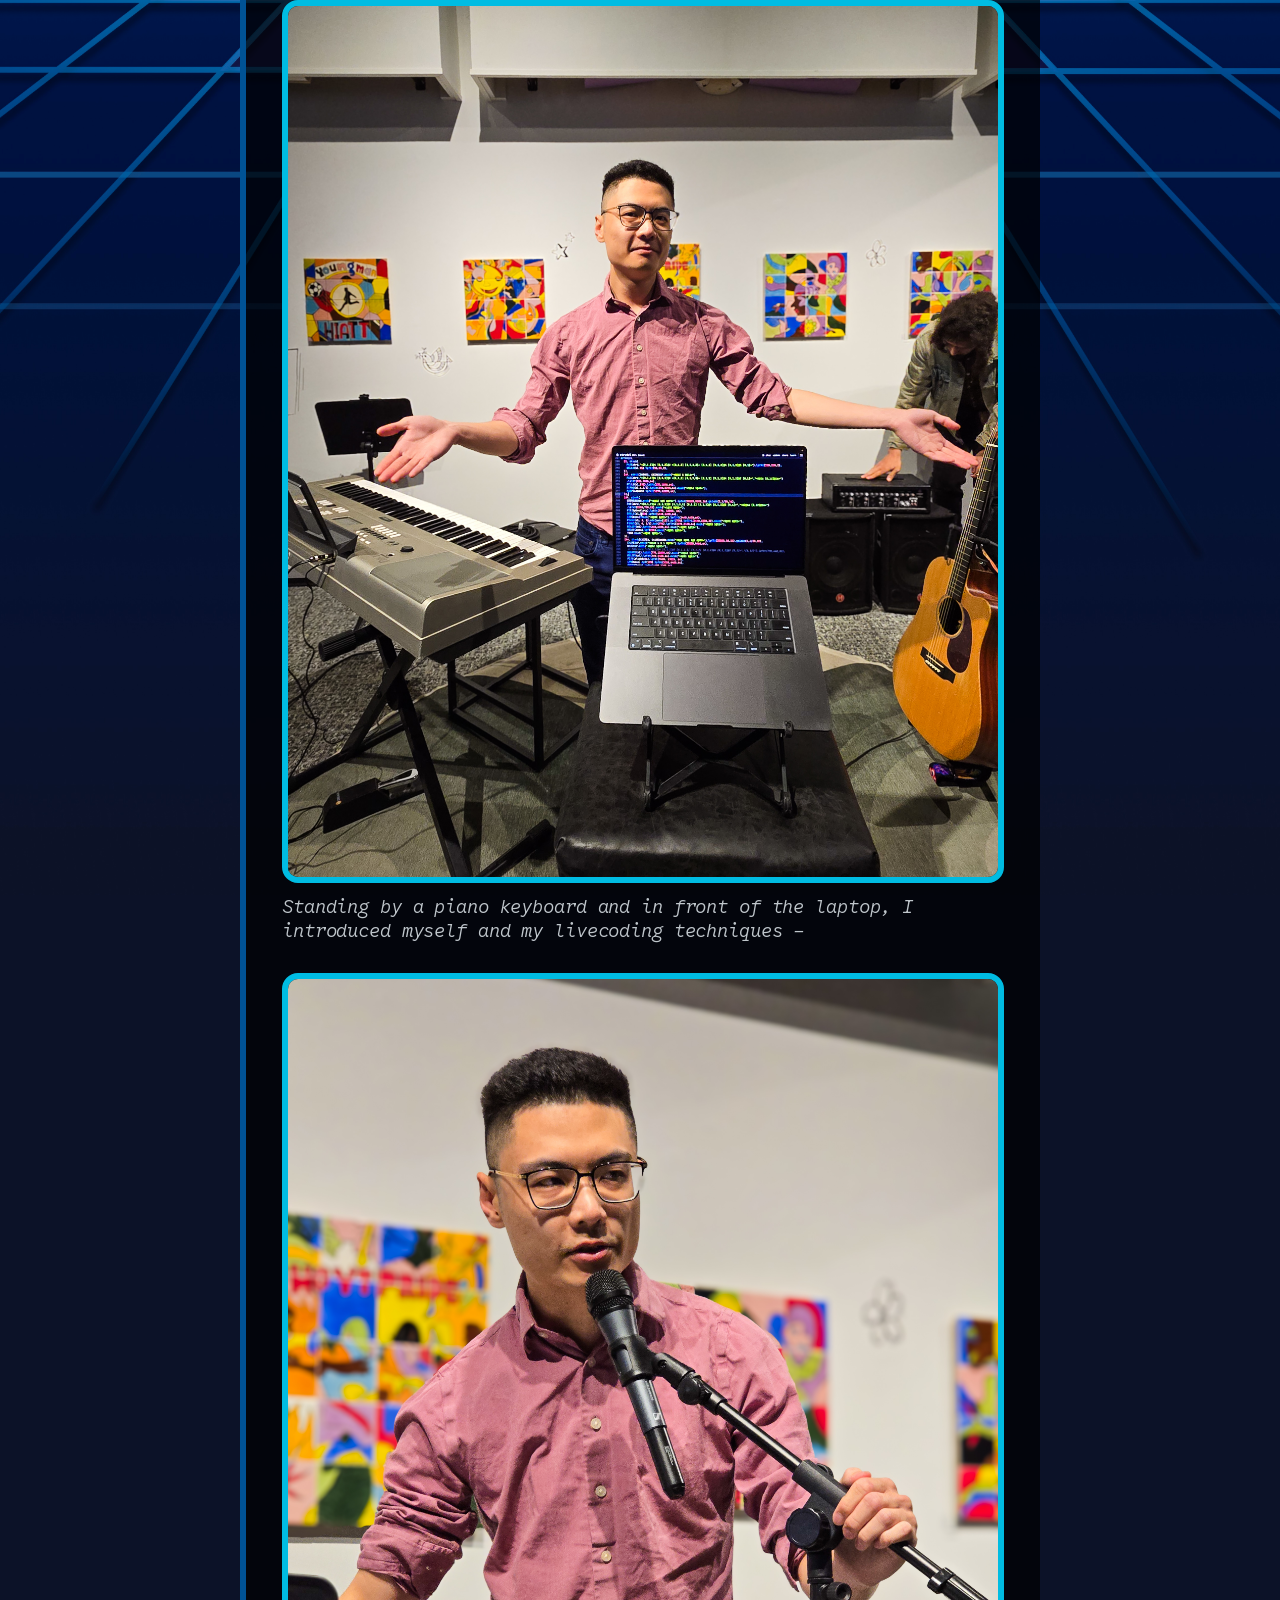
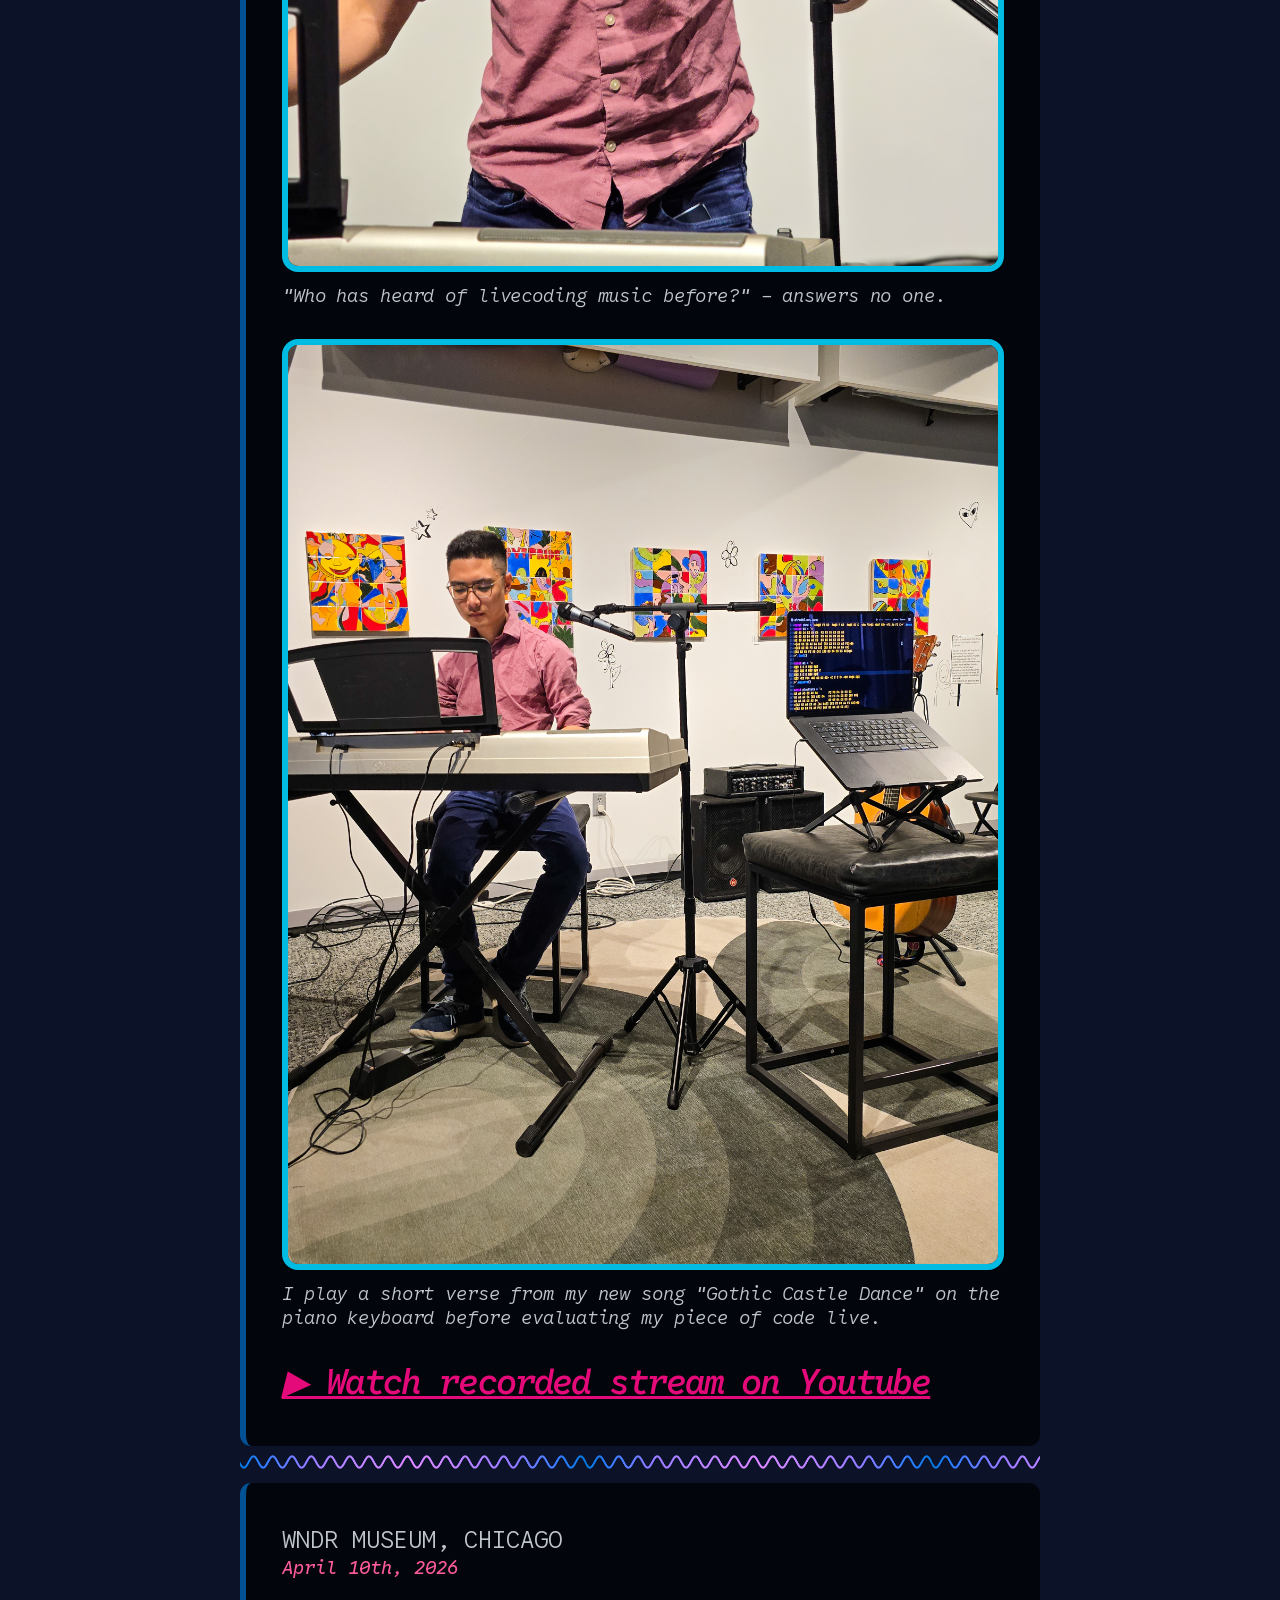
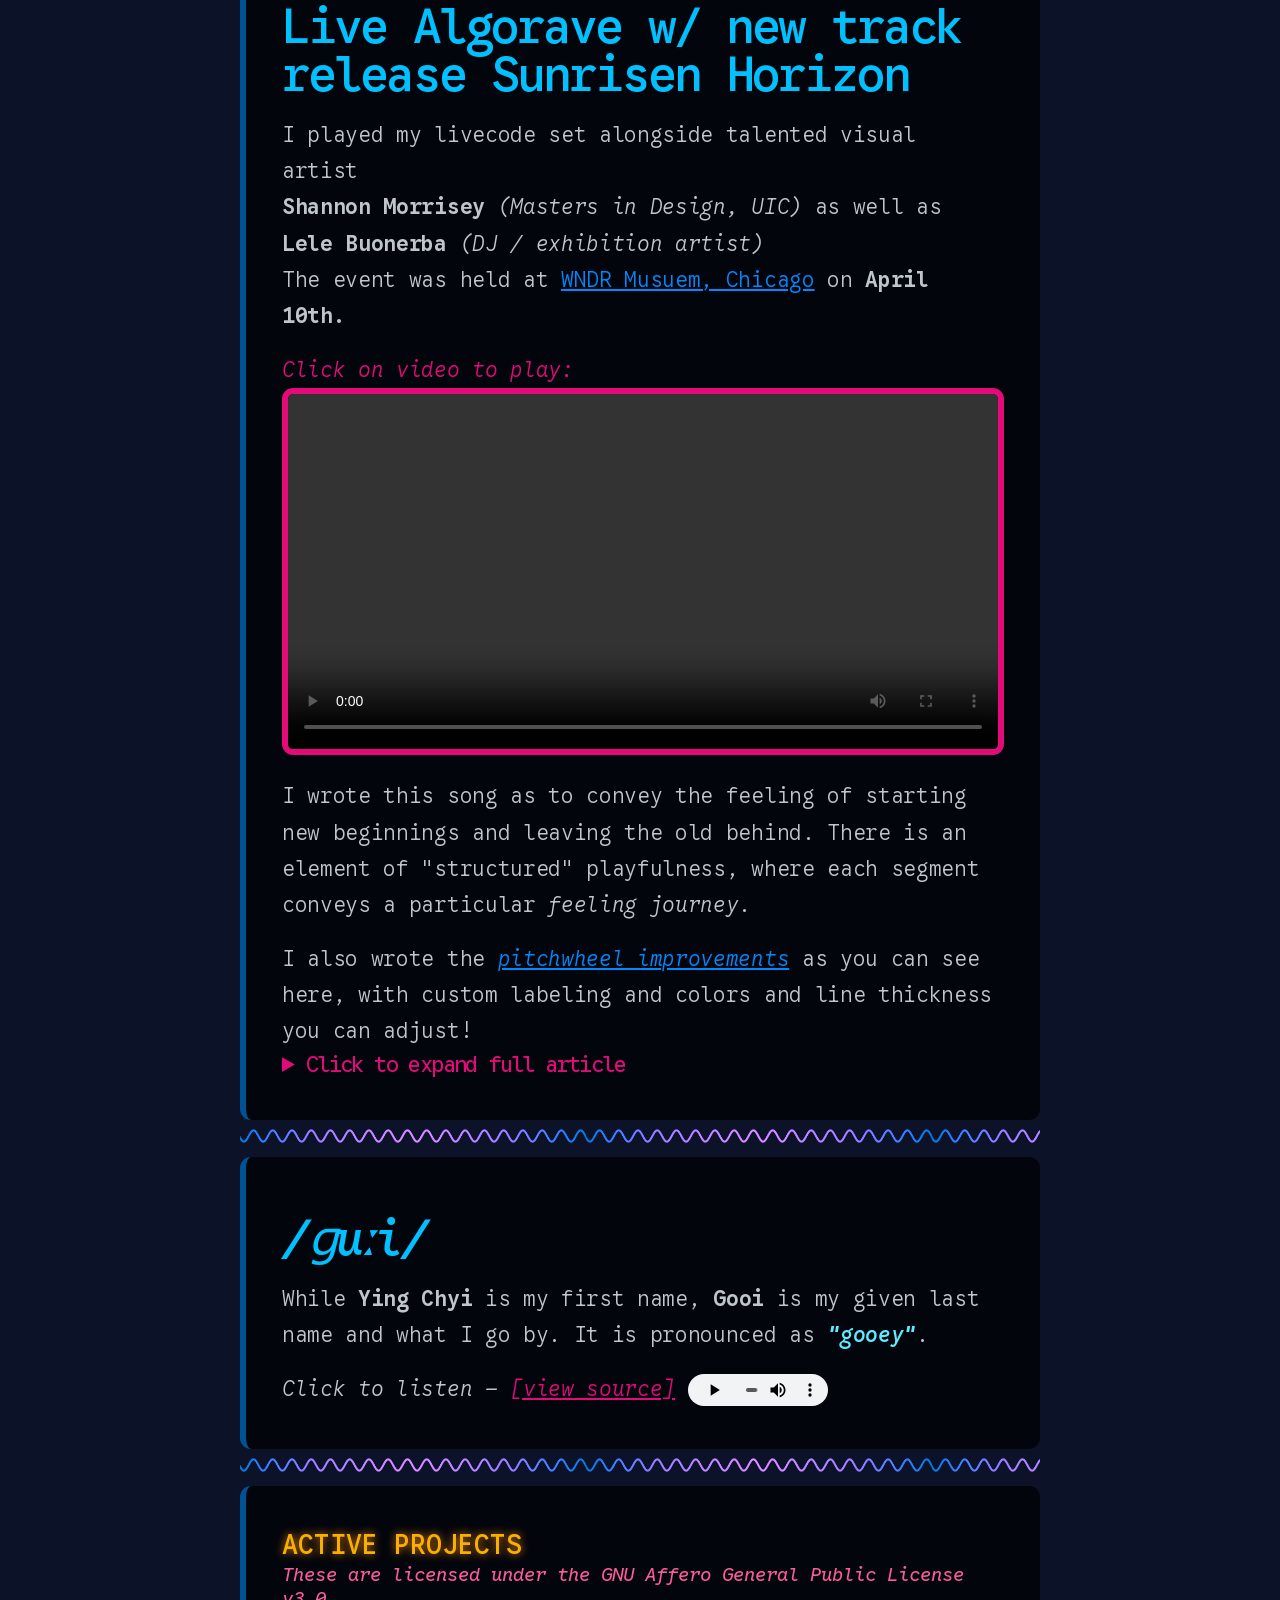
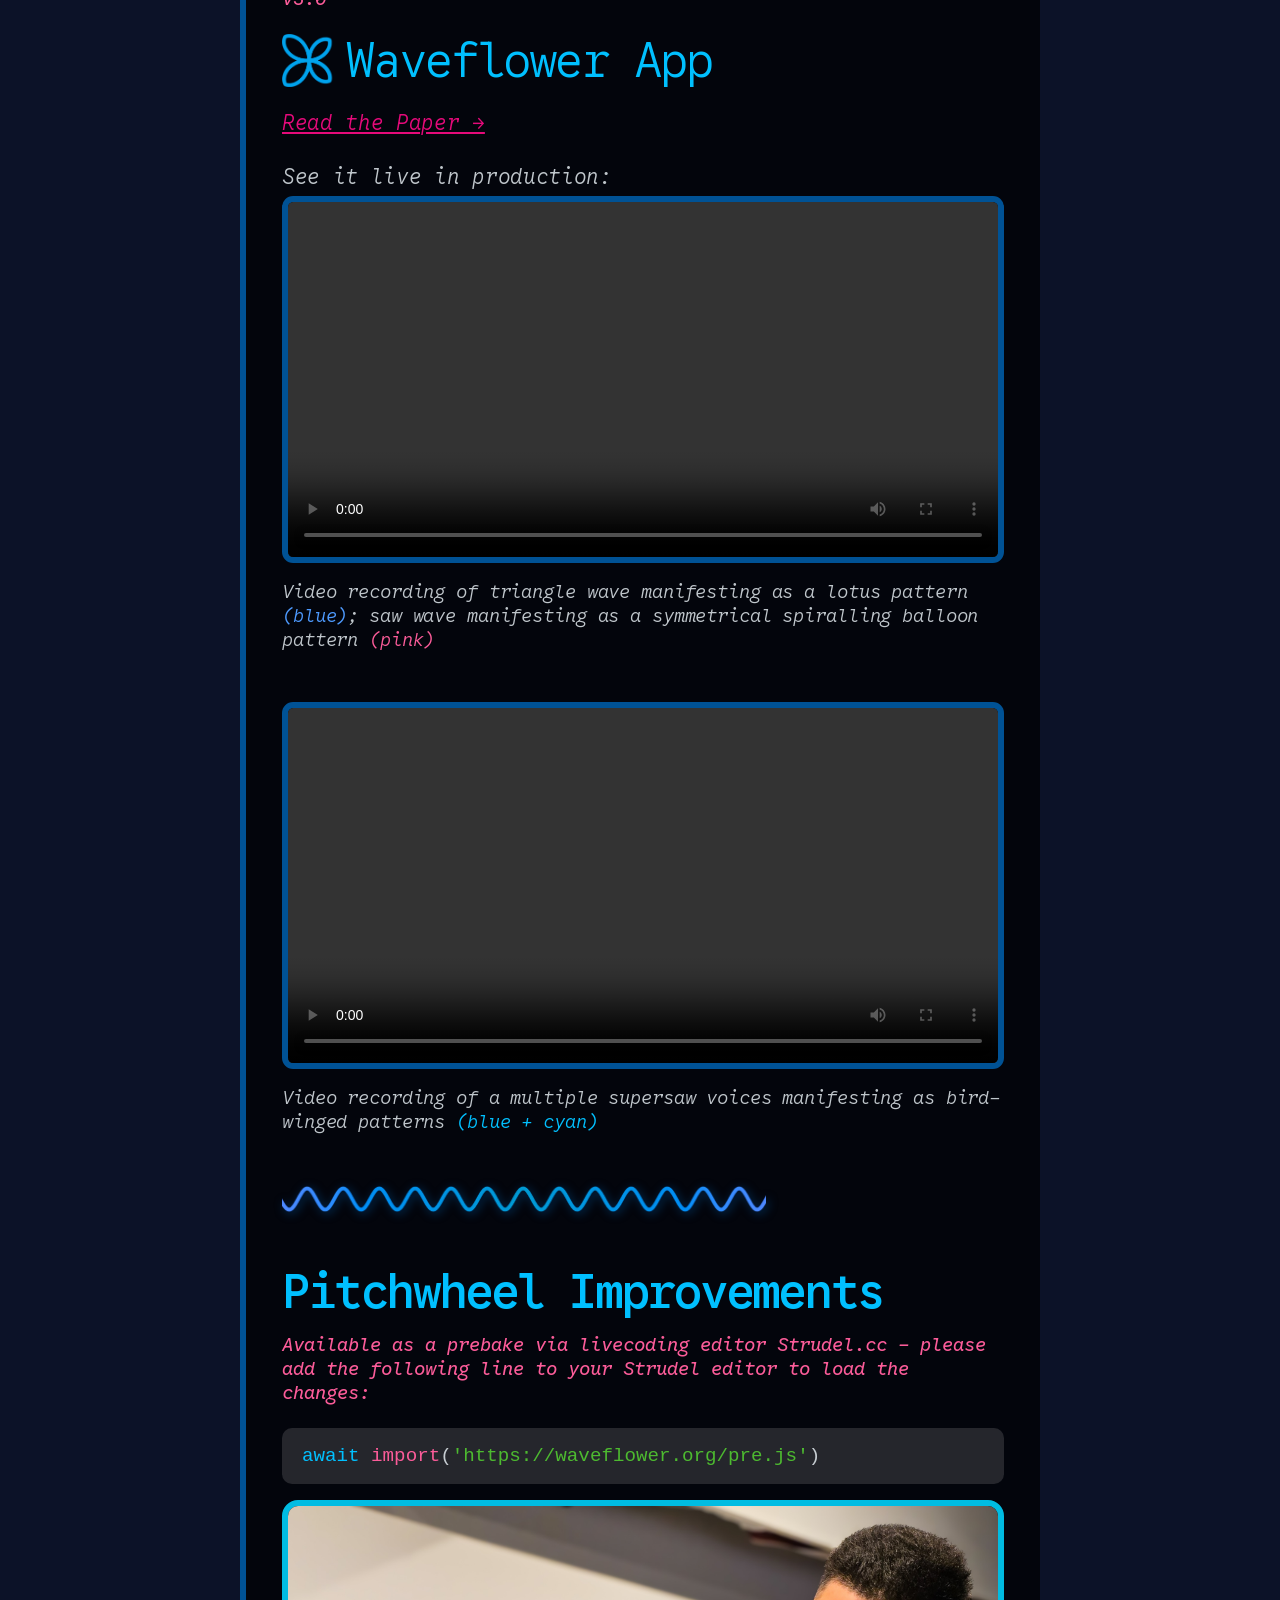
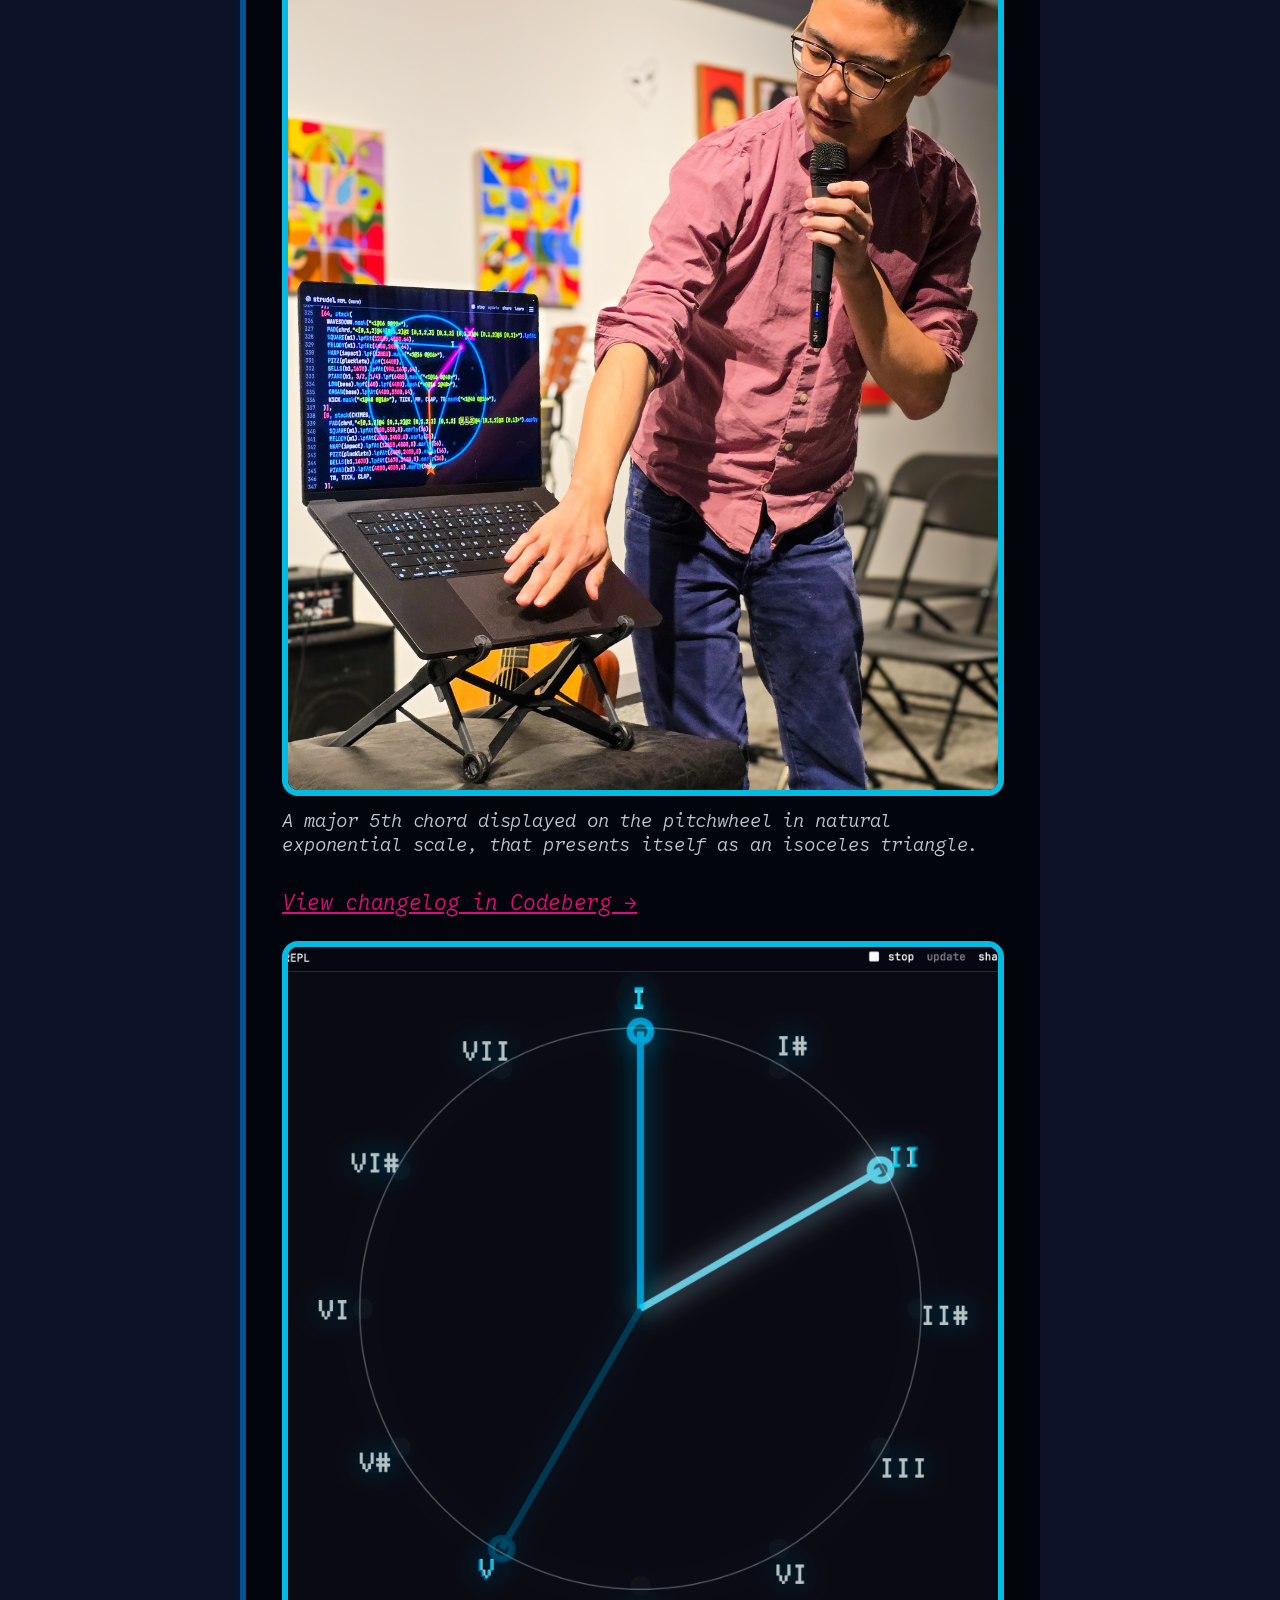
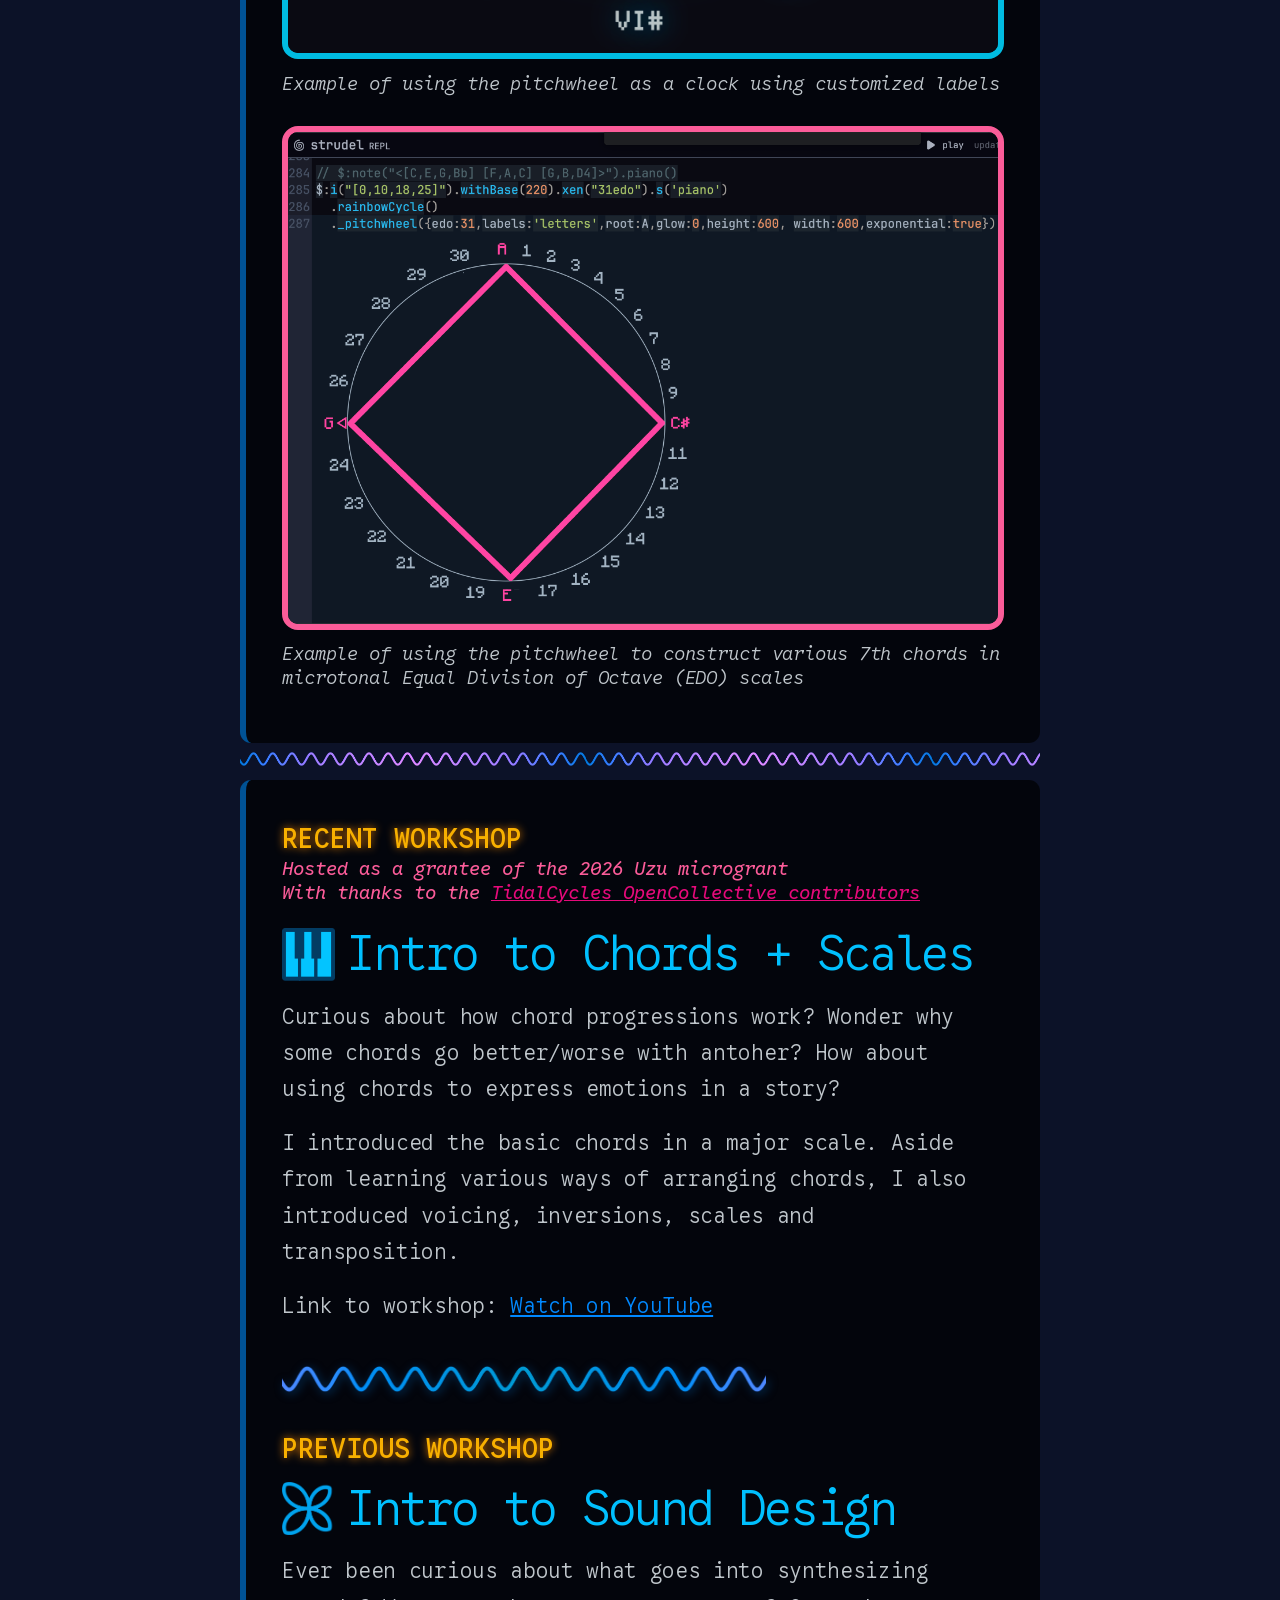
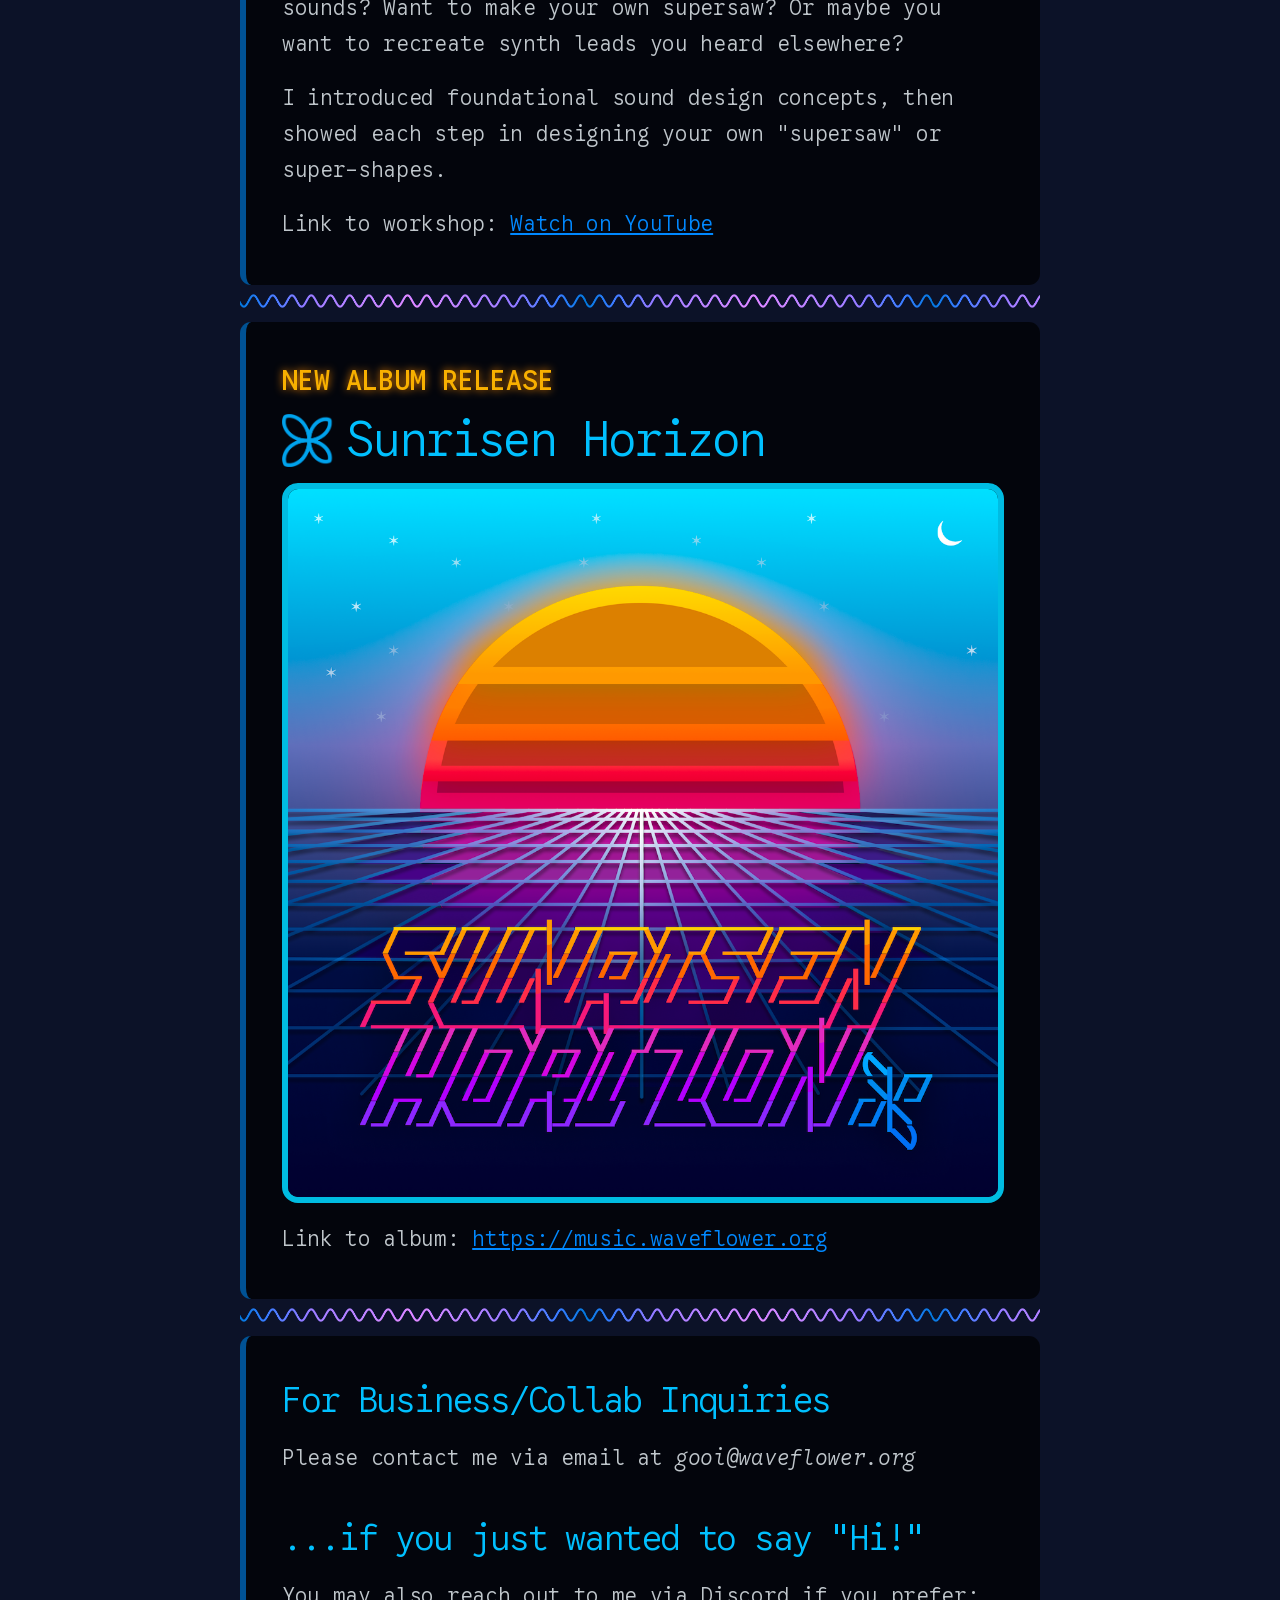
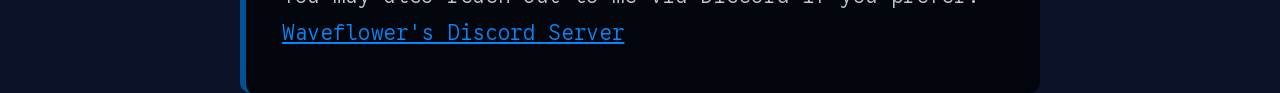
==== commit e7aaa214: "style changes" ====
--- a/index.html
+++ b/index.html
@@ -184,9 +184,9 @@
         <div class="divider"></div>
         <br />
         <h3 id="pitchwheel" class="strong">Pitchwheel Improvements</h3>
-        <em class="pretitle">Available as a prebake via livecoding editor Strudel.cc, please add the following line to your Strudel editor to load the changes:</em>
+        <em class="pretitle">Available as a prebake via livecoding editor Strudel.cc - please add the following line to your Strudel editor to load the changes:</em>
         <pre>
-          await import('https://waveflower.org/pre.js')
+          <span class="cyan">await</span> <span class="pink">import</span>(<span class="green">'https://waveflower.org/pre.js'</span>)
         </pre>
         <a class="image" href="https://www.youtube.com/live/ZO_3Xc3IHy0?t=1456s">
           <img src="./assets/images/openmic.jpg" />
--- a/style.css
+++ b/style.css
@@ -33,6 +33,7 @@
   --hot-pink: oklch(0.6 0.24 0);
   --hover-pink: oklch(0.8 0.2 0);
   --blue: oklch(0.7 0.2 260);
+  --green: oklch(.7 .2 140);
 }
 
 .default-color {
@@ -381,16 +382,18 @@
 }
 
 pre {
-  font-size: 1.1rem;
+  font-size: 1.2rem;
   font-family: monospace;
   margin-block: 0;
   background: #FFF2;
   border-radius: 10px;
   text-align: left;
-  padding-top: 1rem;
-  padding-bottom: .3rem;
+  padding: 1.25rem;
   margin-bottom: 1rem;
   line-height: 1rem;
+  letter-spacing: 0;
+  white-space: normal;
+  tab-size: 2;
 }
 
 strong {
@@ -464,6 +467,10 @@
   color: var(--pink);
 }
 
+.green {
+  color: var(--green);
+}
+
 .blue {
   color: var(--blue);
 }
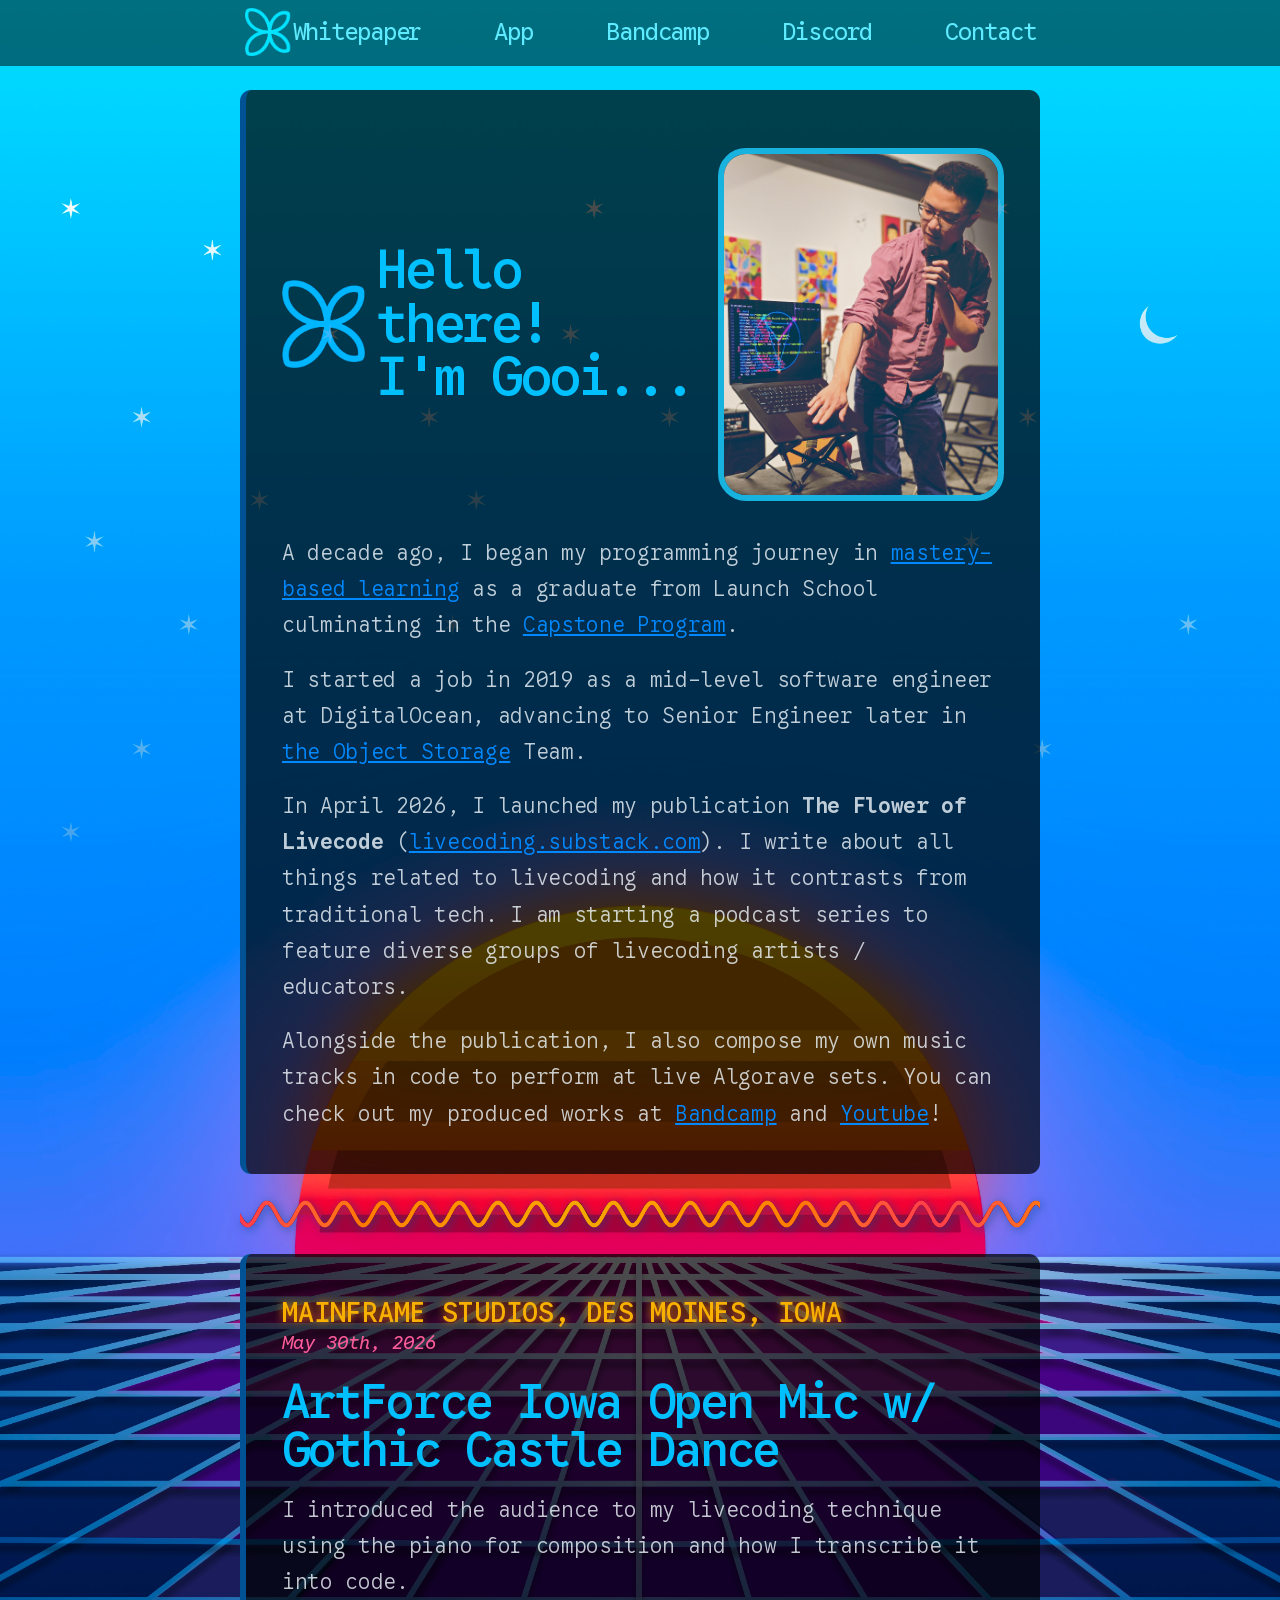
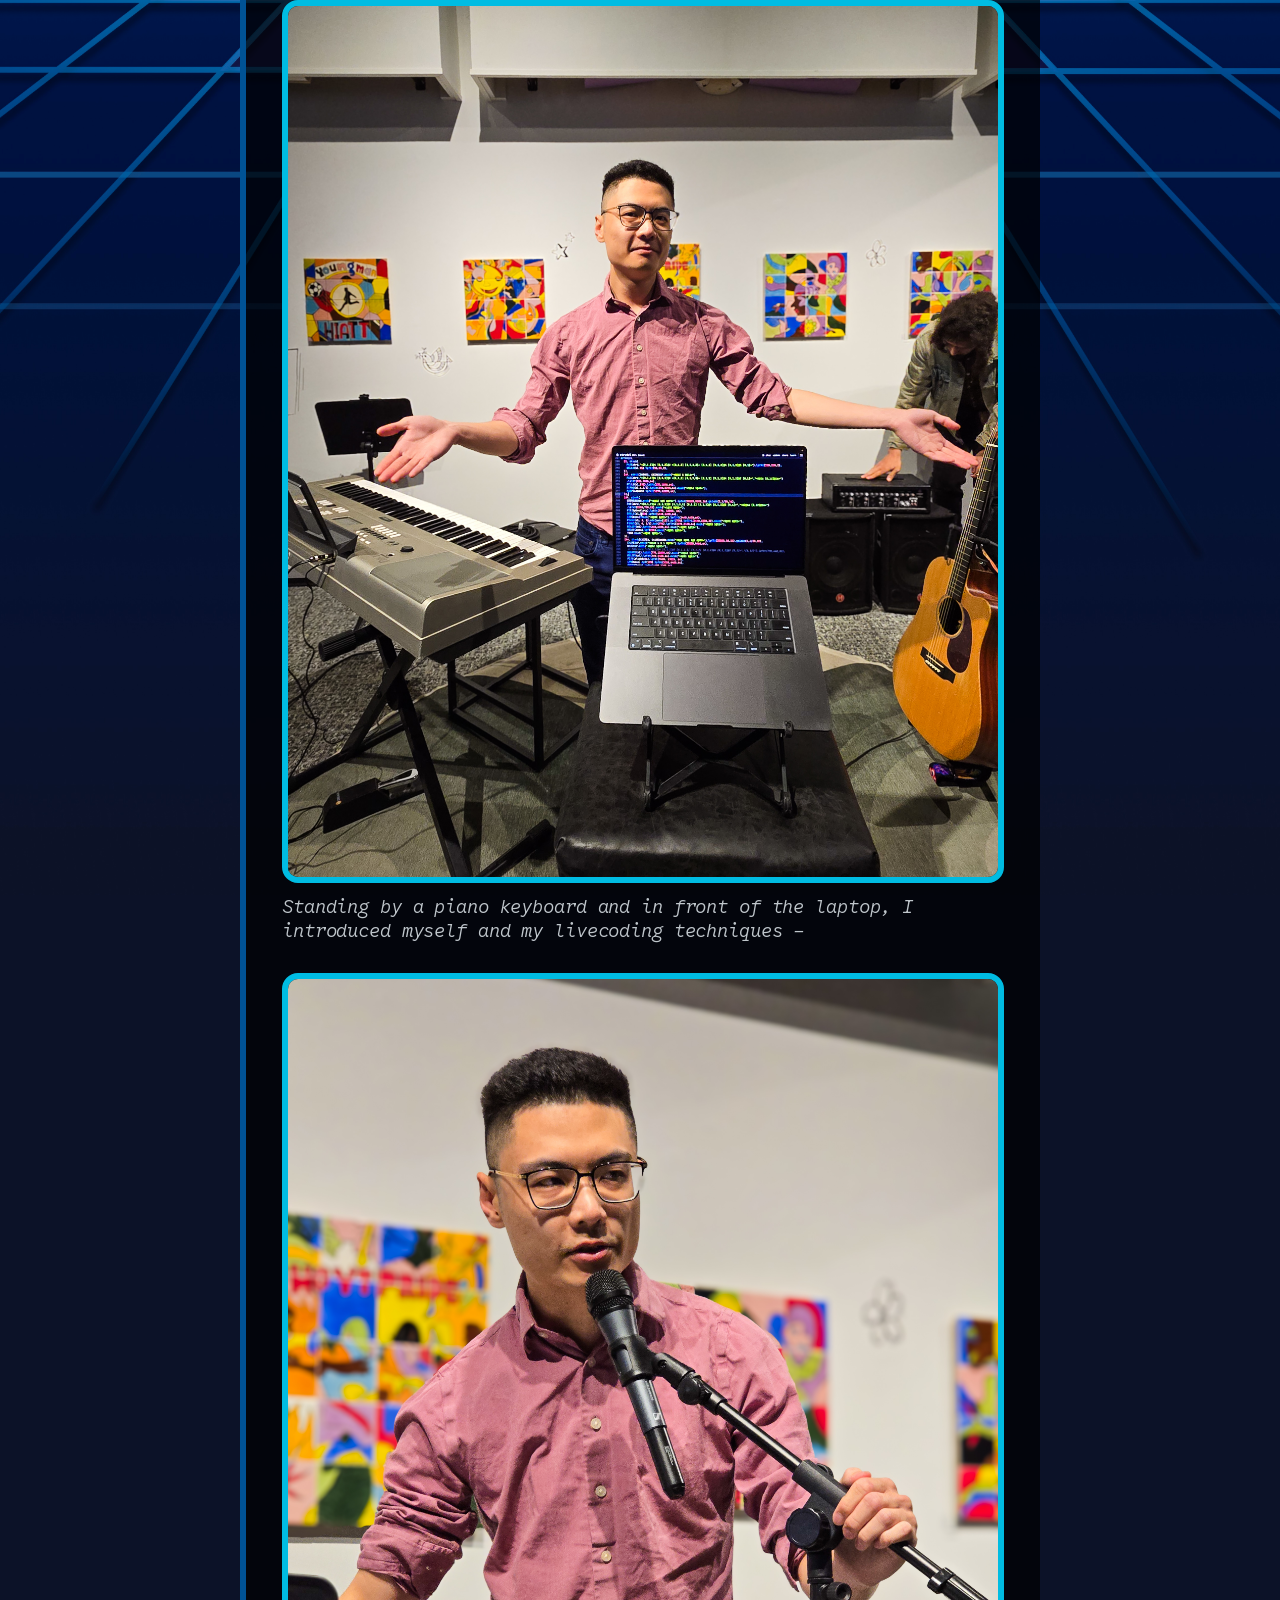
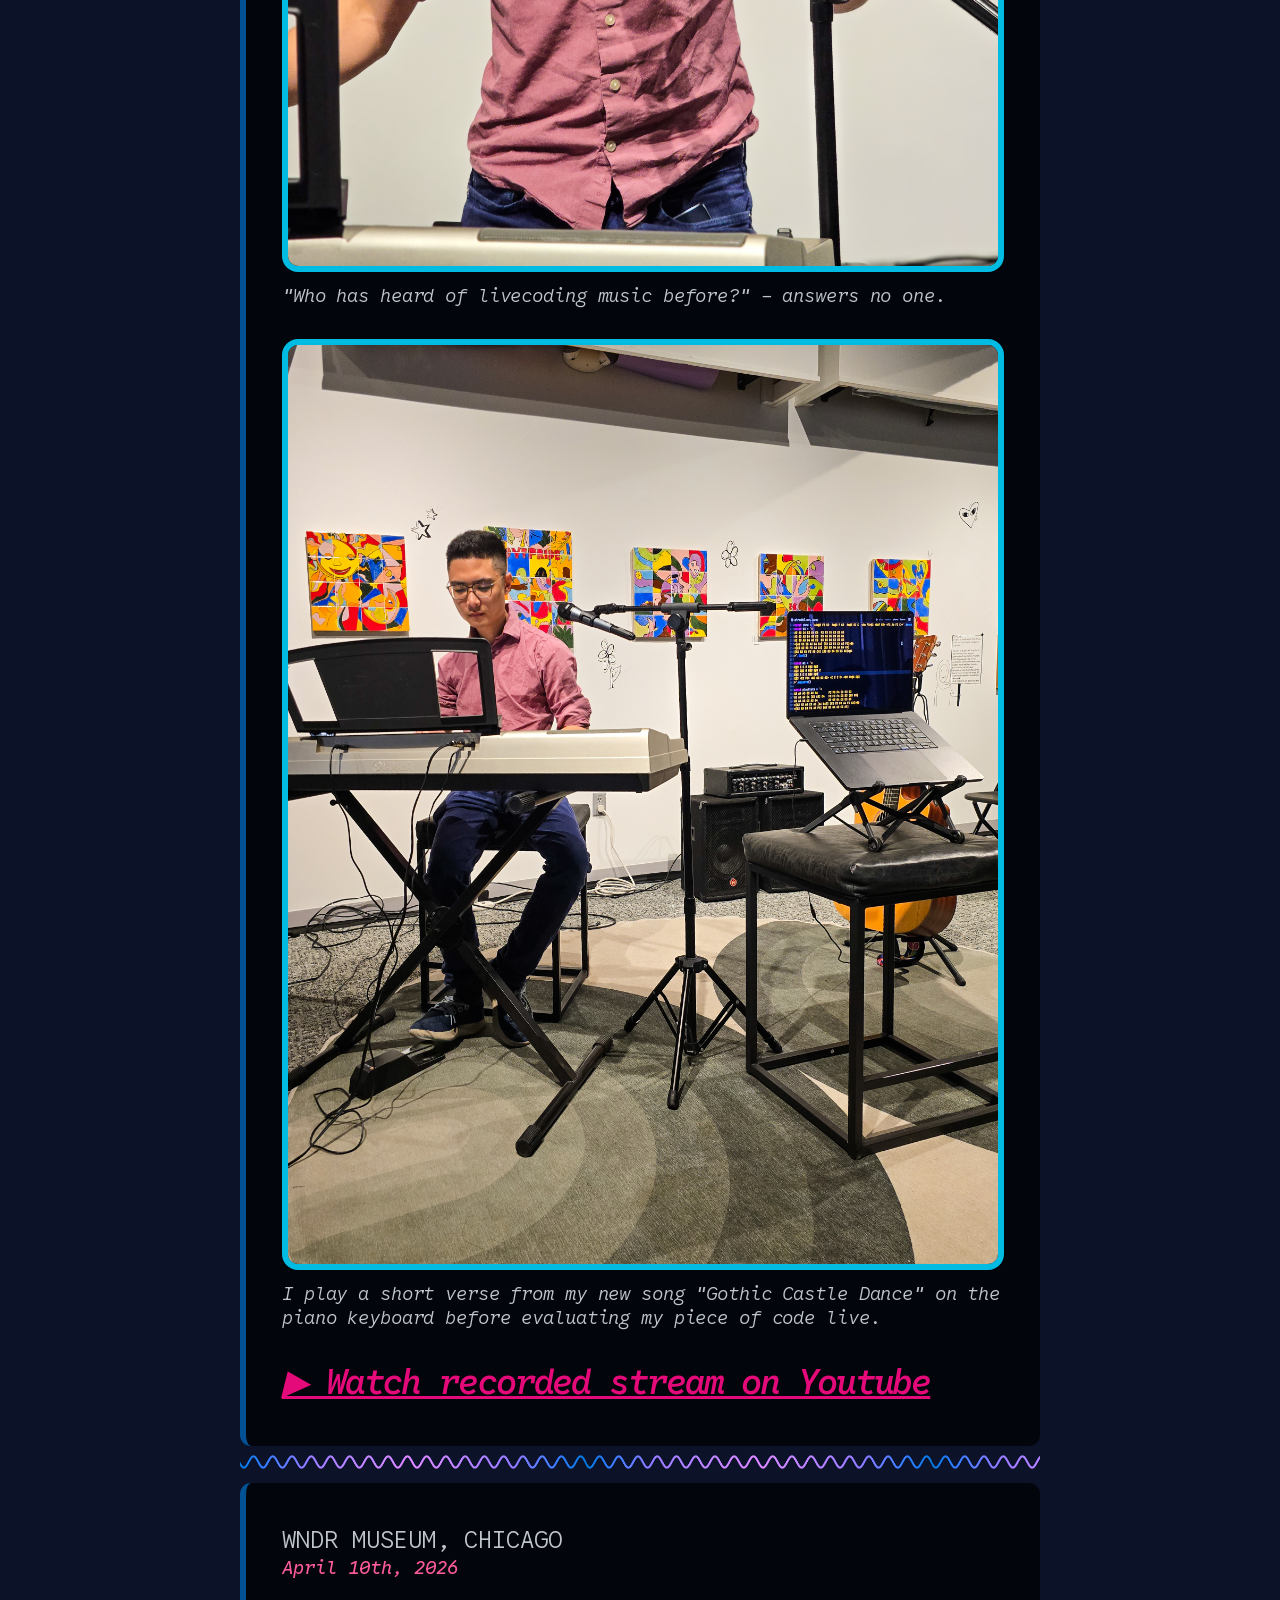
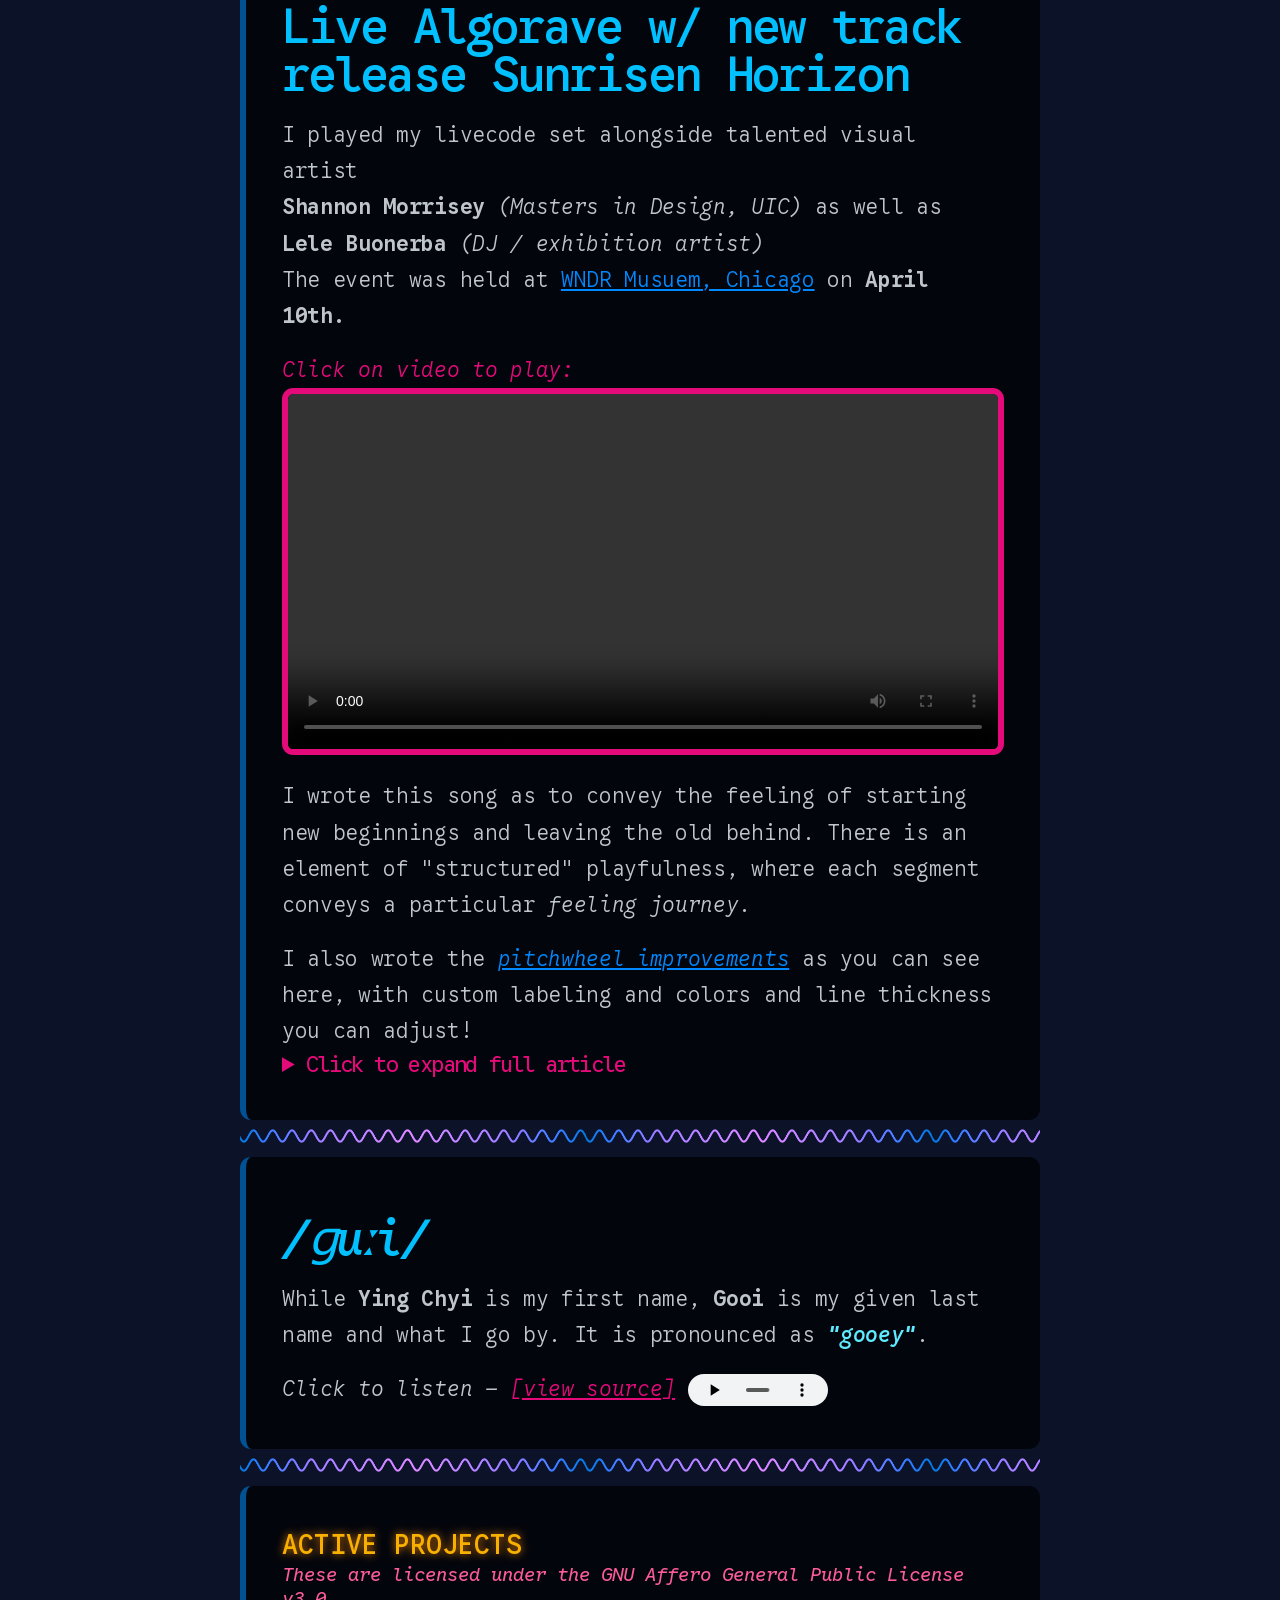
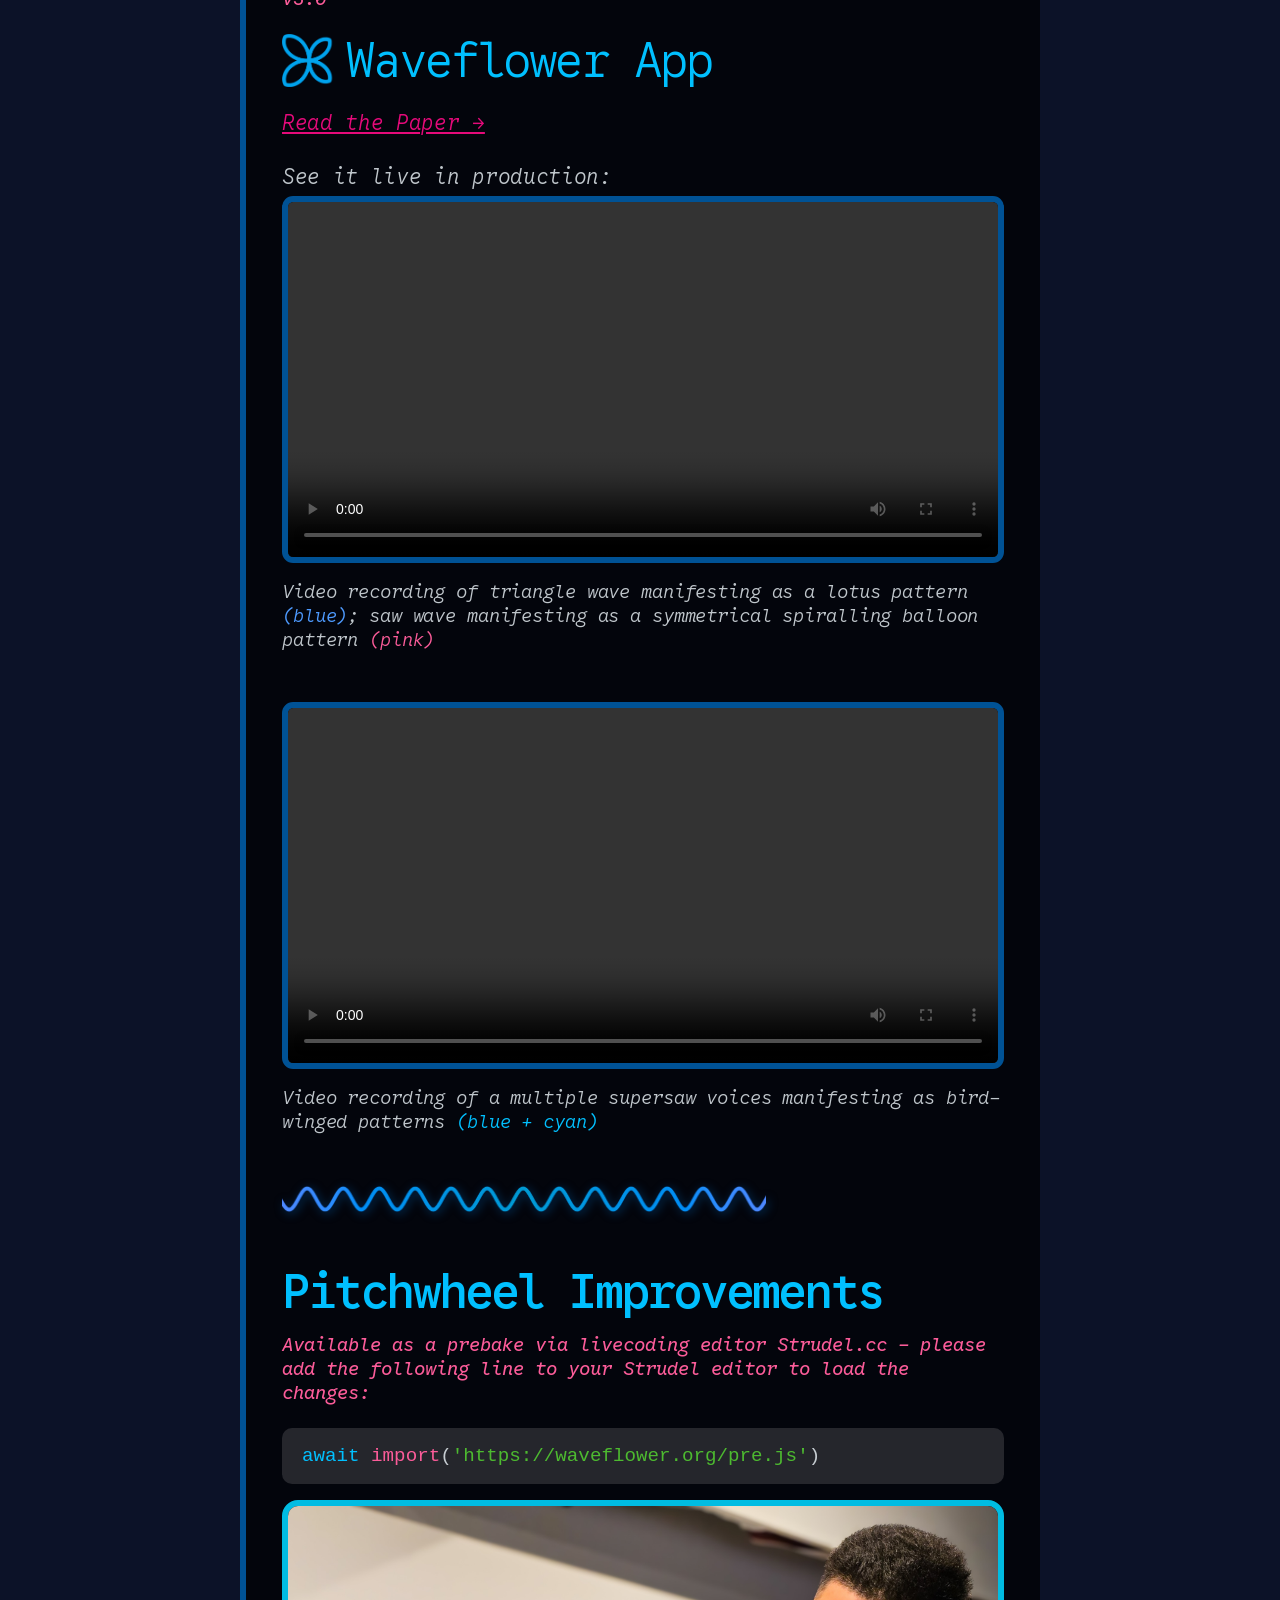
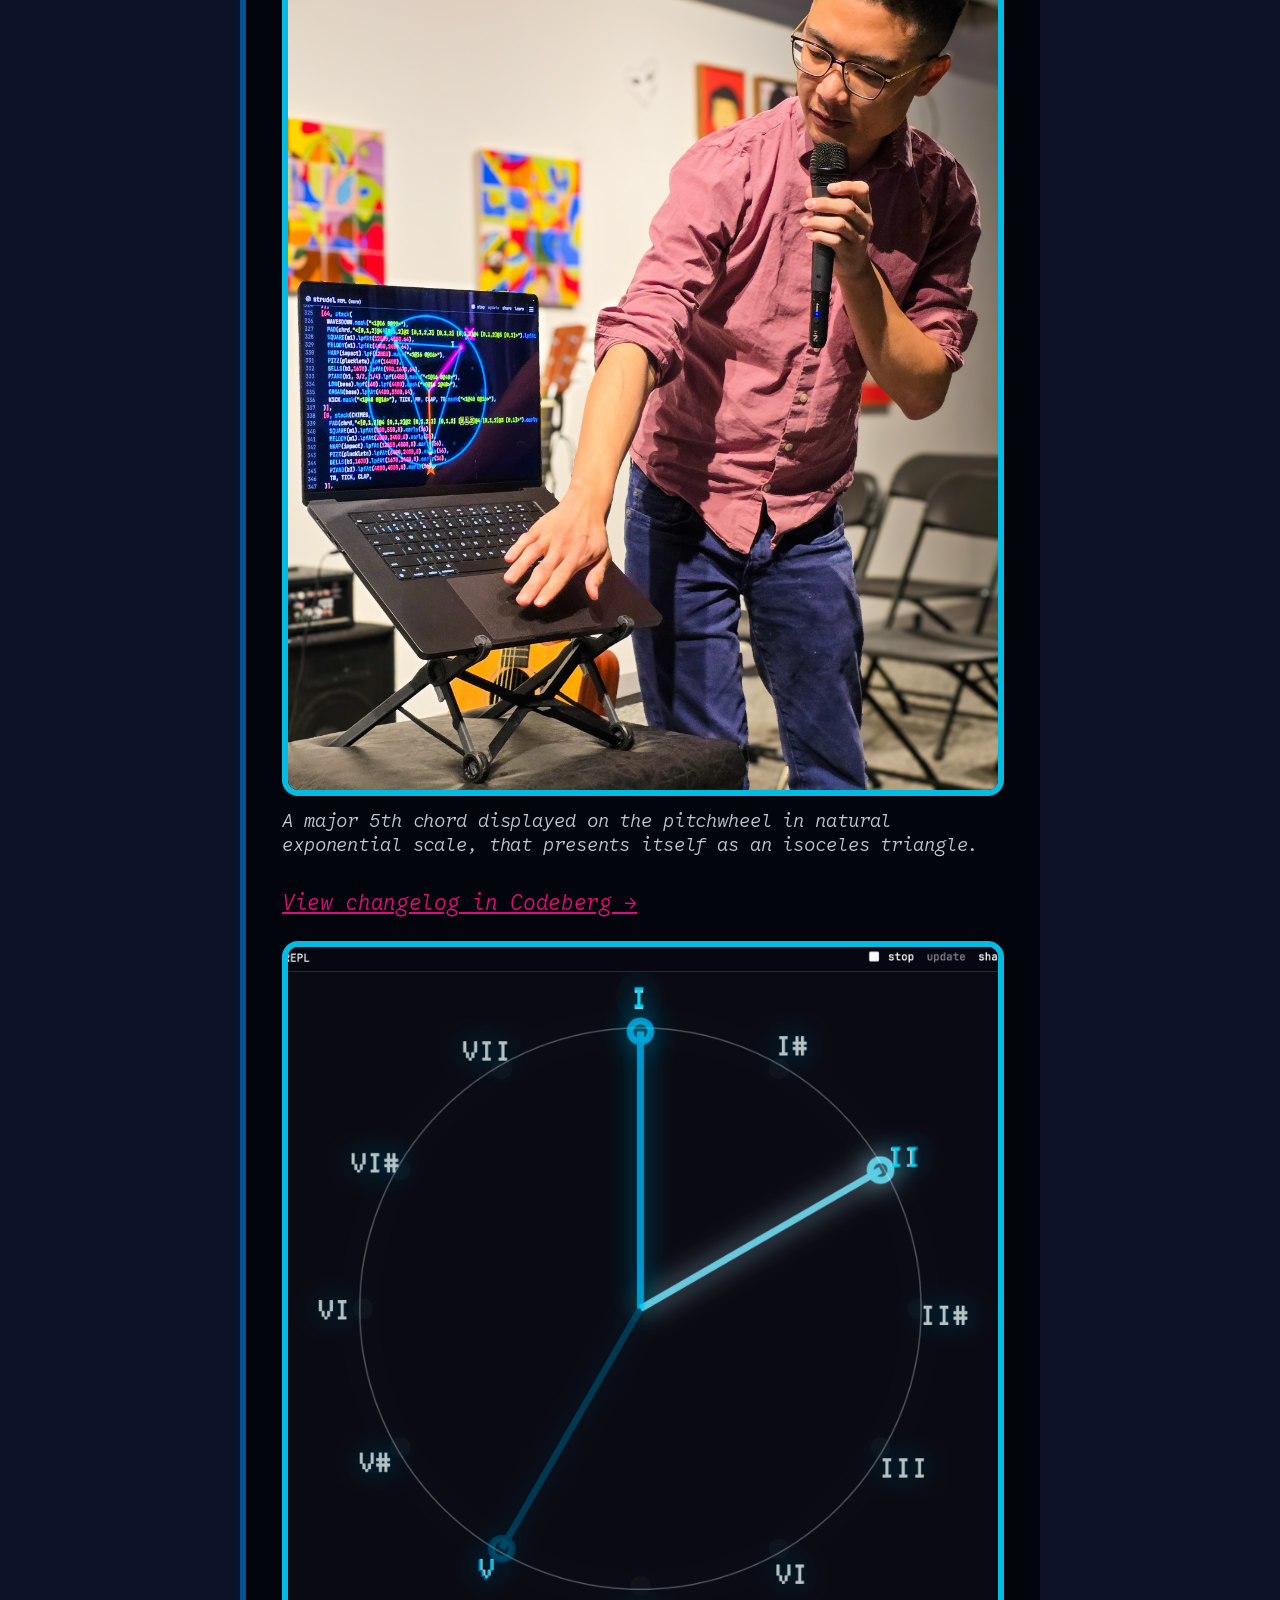
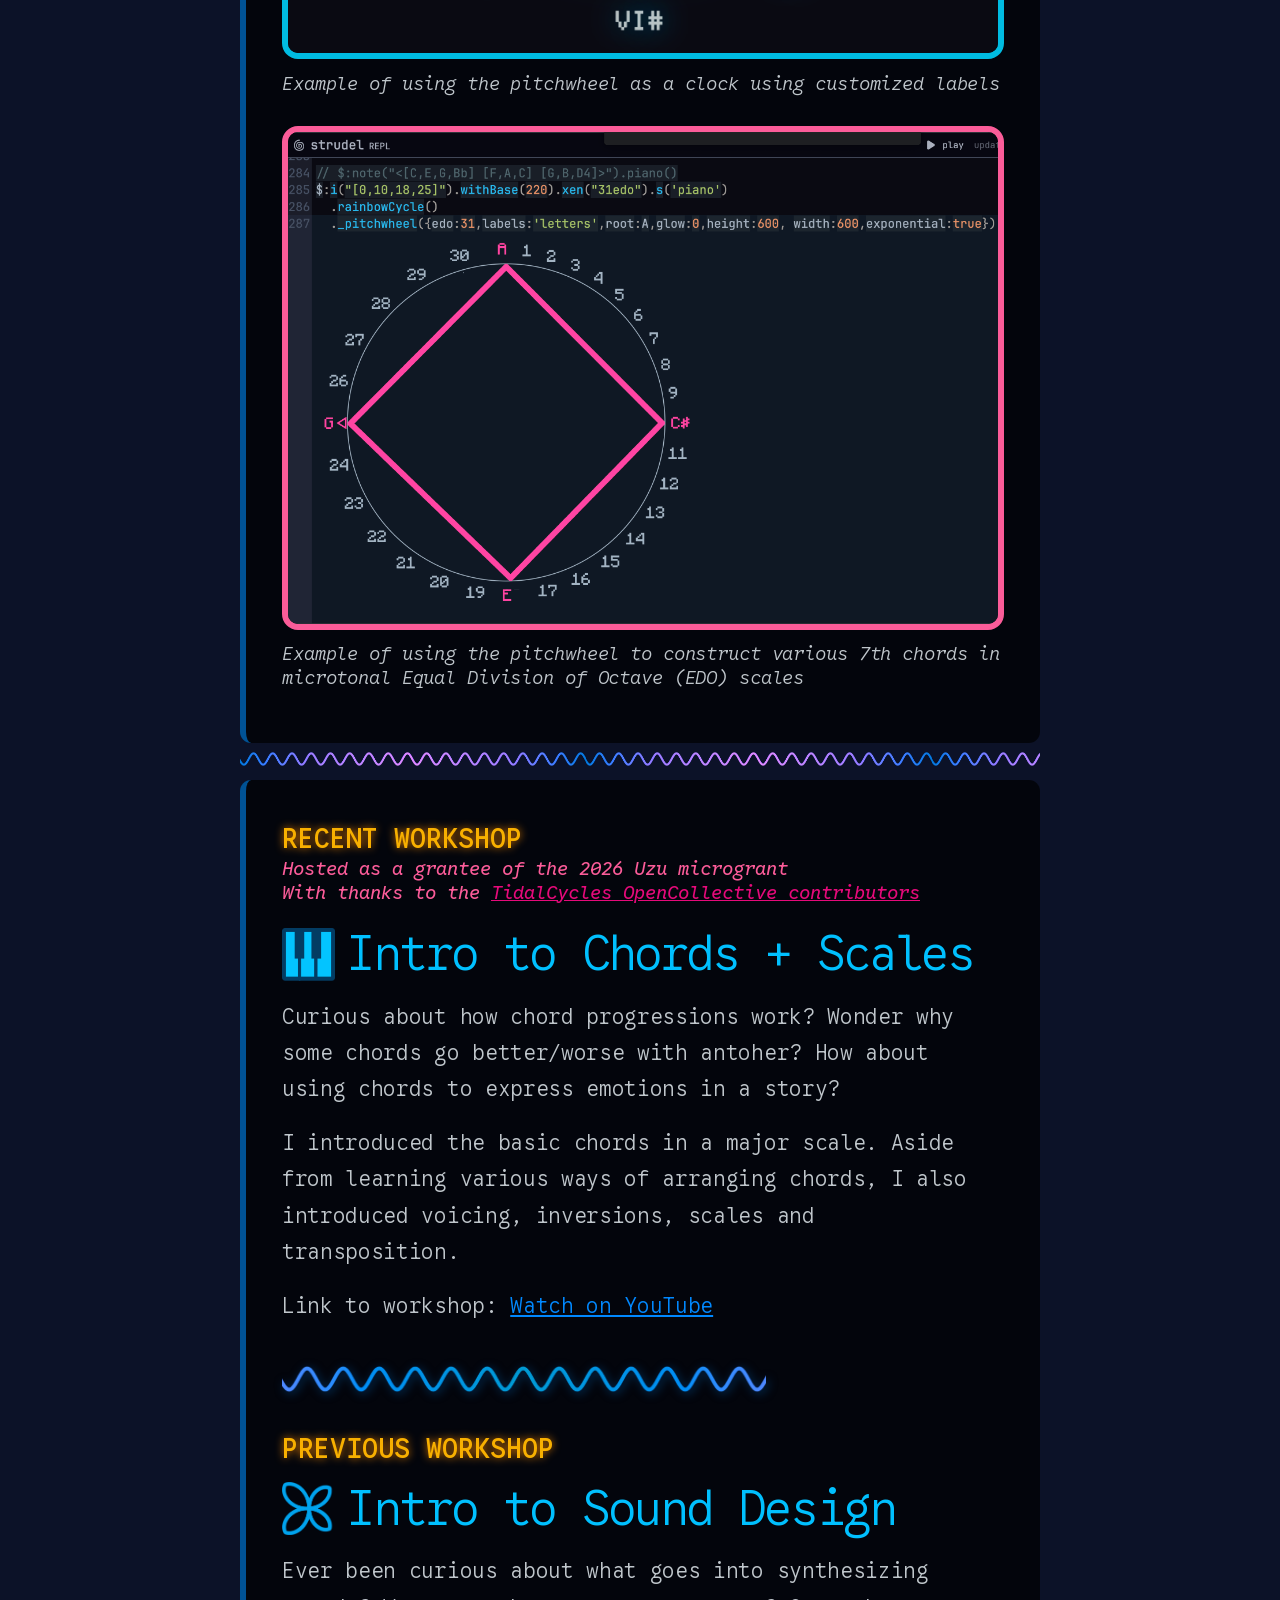
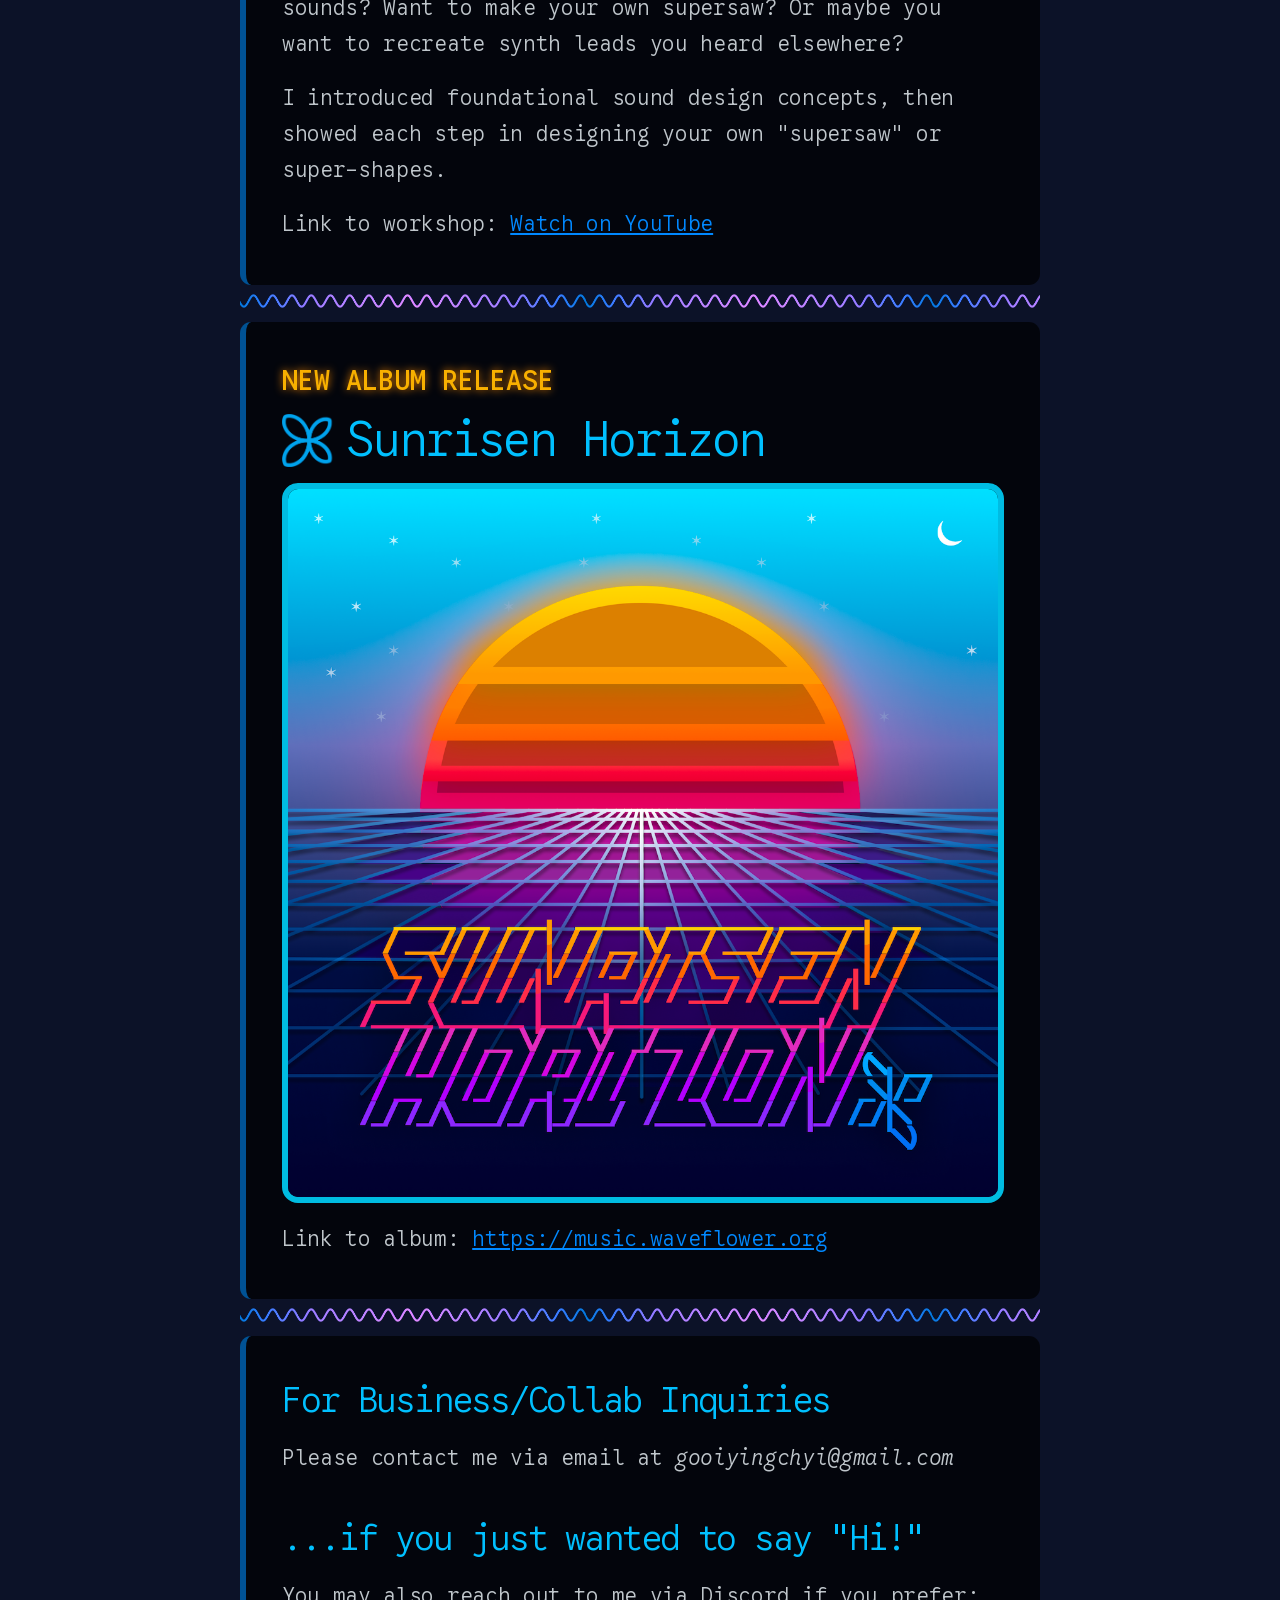
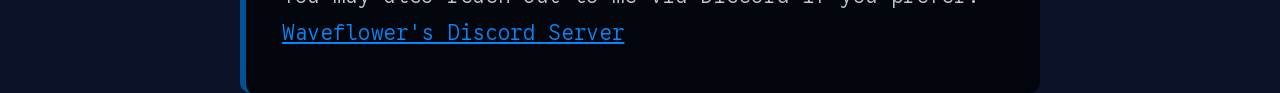
==== commit 1fbf8842: "update contact" ====
--- a/index.html
+++ b/index.html
@@ -25,8 +25,8 @@
           <a href="https://waveflower.org/app" target="_blank" rel="noopener noreferrer">app</a>
         </li>
         <li><a href="https://waveflower.bandcamp.com" target="_blank" rel="noopener noreferrer">bandcamp</a></li>
-        <li><a href="https://discord.gg/daAAGSSP" target="_blank" rel="noopener noreferrer">discord</a></li>
-        <li><a title="gooi@waveflower.org" href="#contact">contact</a></li>
+        <li><a href="https://discord.gg/TjAr4dNayN" target="_blank" rel="noopener noreferrer">discord</a></li>
+        <li><a title="gooiyingchyi@gmail.com" href="#contact">contact</a></li>
       </ol>
     </nav>
     <header>
@@ -274,13 +274,13 @@
       <div class="divider"></div>
       <section id="contact">
         <h4>For Business/Collab Inquiries</h4>
-        <p>Please contact me via email at <em>gooi@waveflower.org</em></p>
+        <p>Please contact me via email at <em>gooiyingchyi@gmail.com</em></p>
 
         <br />
         <br />
         <h4>...if you just wanted to say "Hi!"</h4>
         <p>You may also reach out to me via Discord if you prefer:
-          <a href='https://discord.gg/s8daHfgJf9'>Waveflower's Discord Server</a>
+          <a href='https://discord.gg/TjAr4dNayN'>Waveflower's Discord Server</a>
         </p>
       </section>
     </main>
